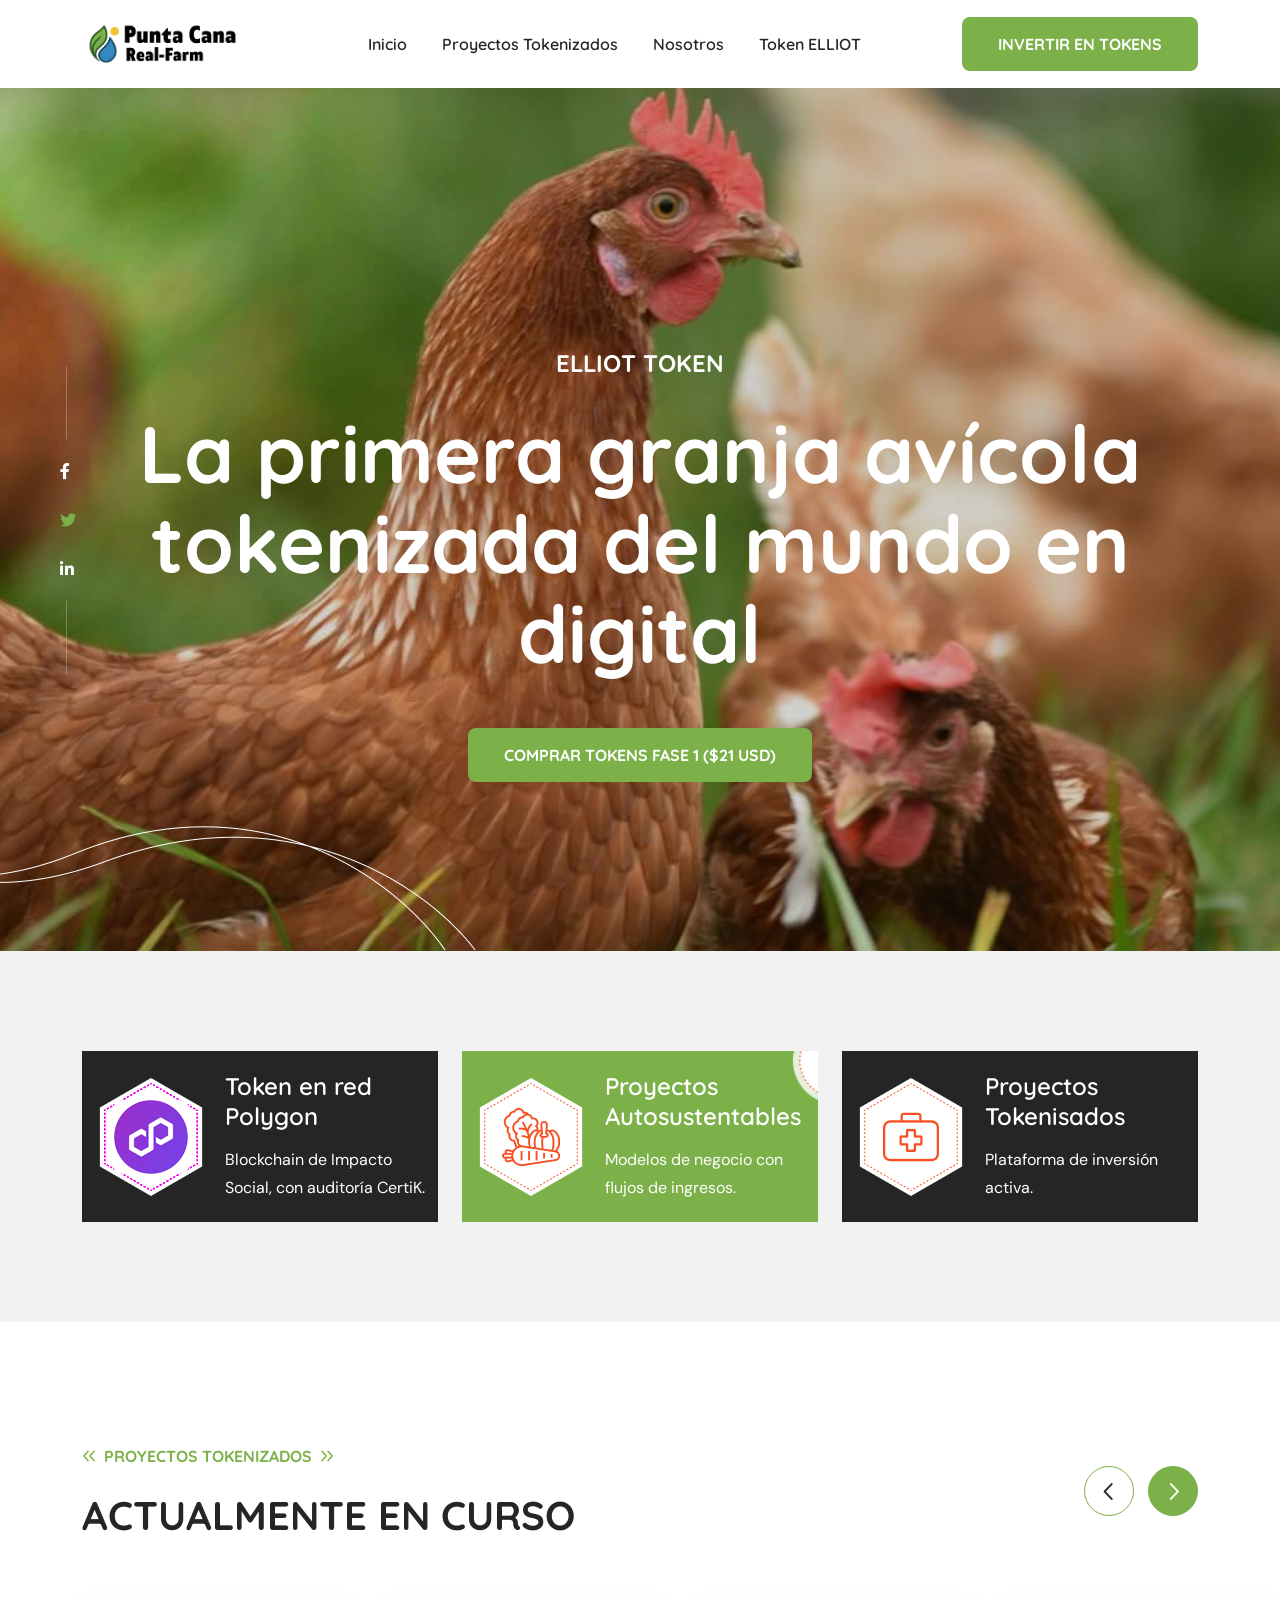
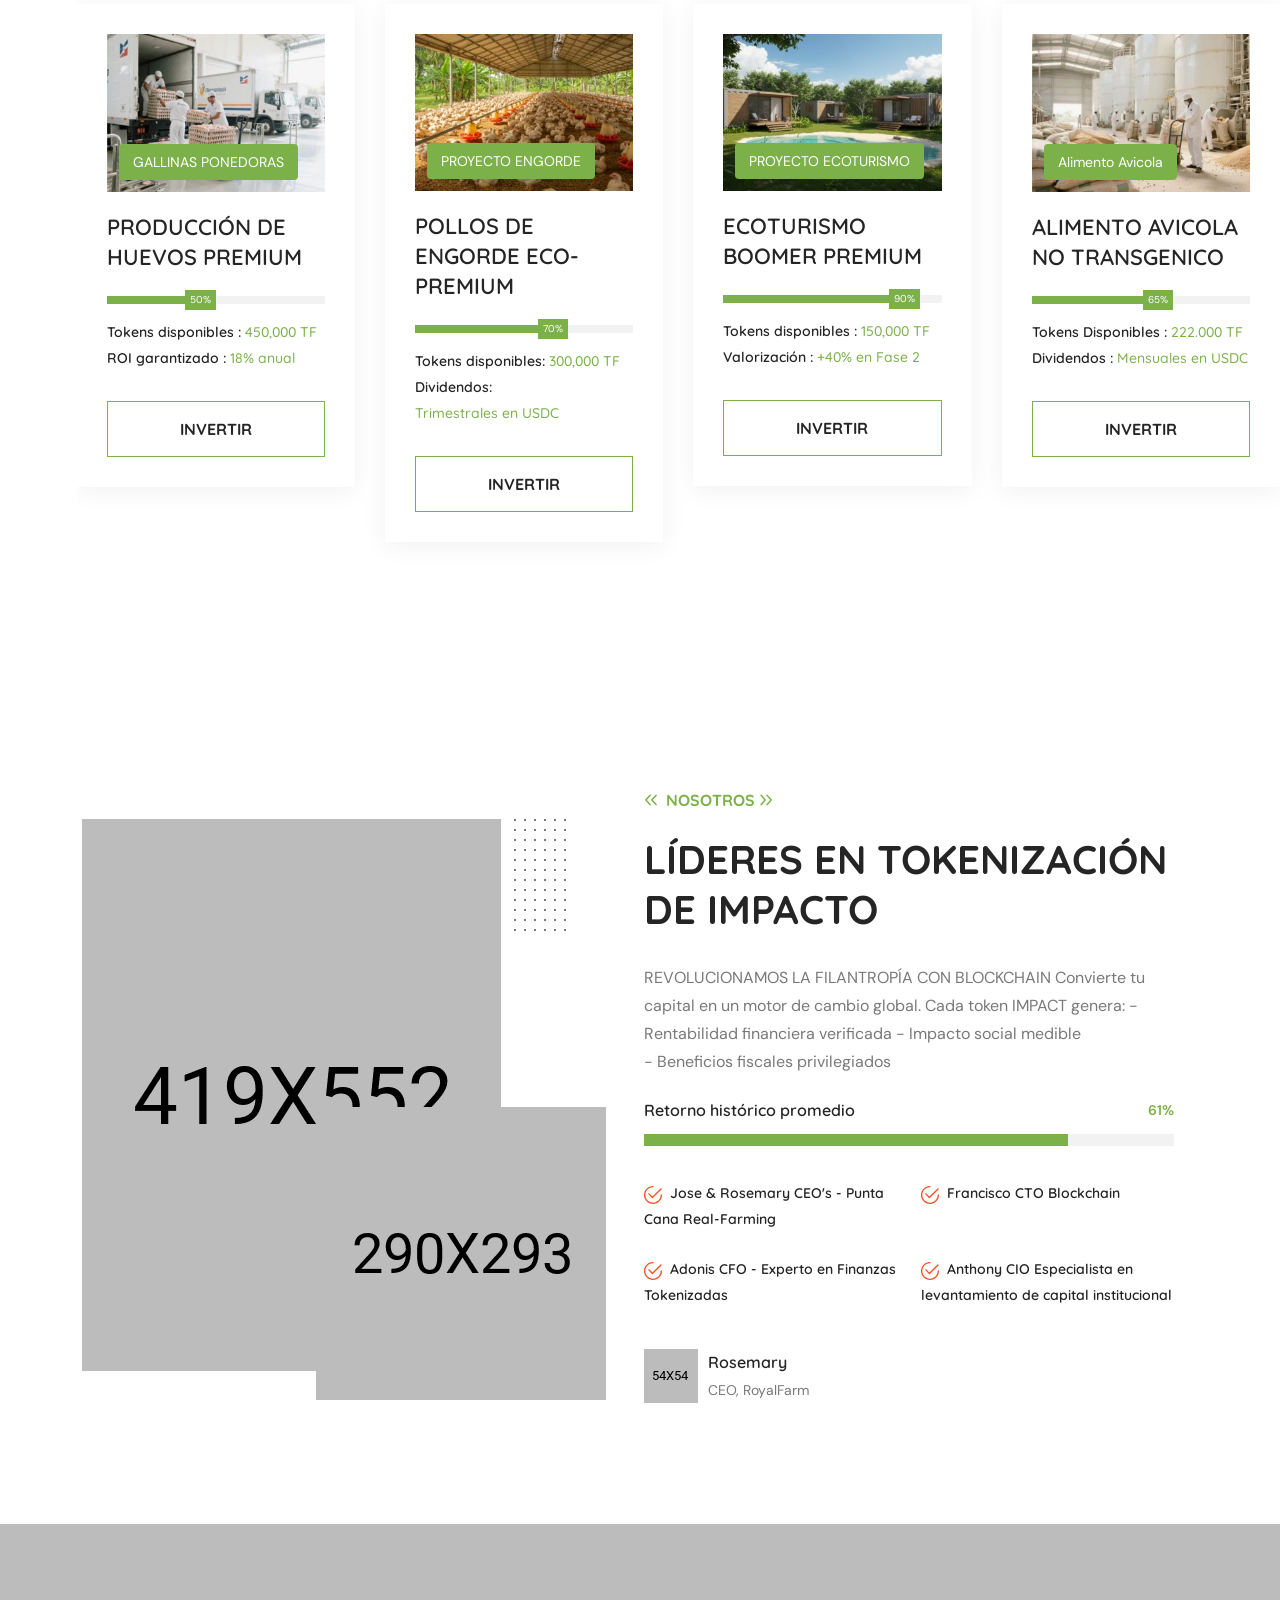
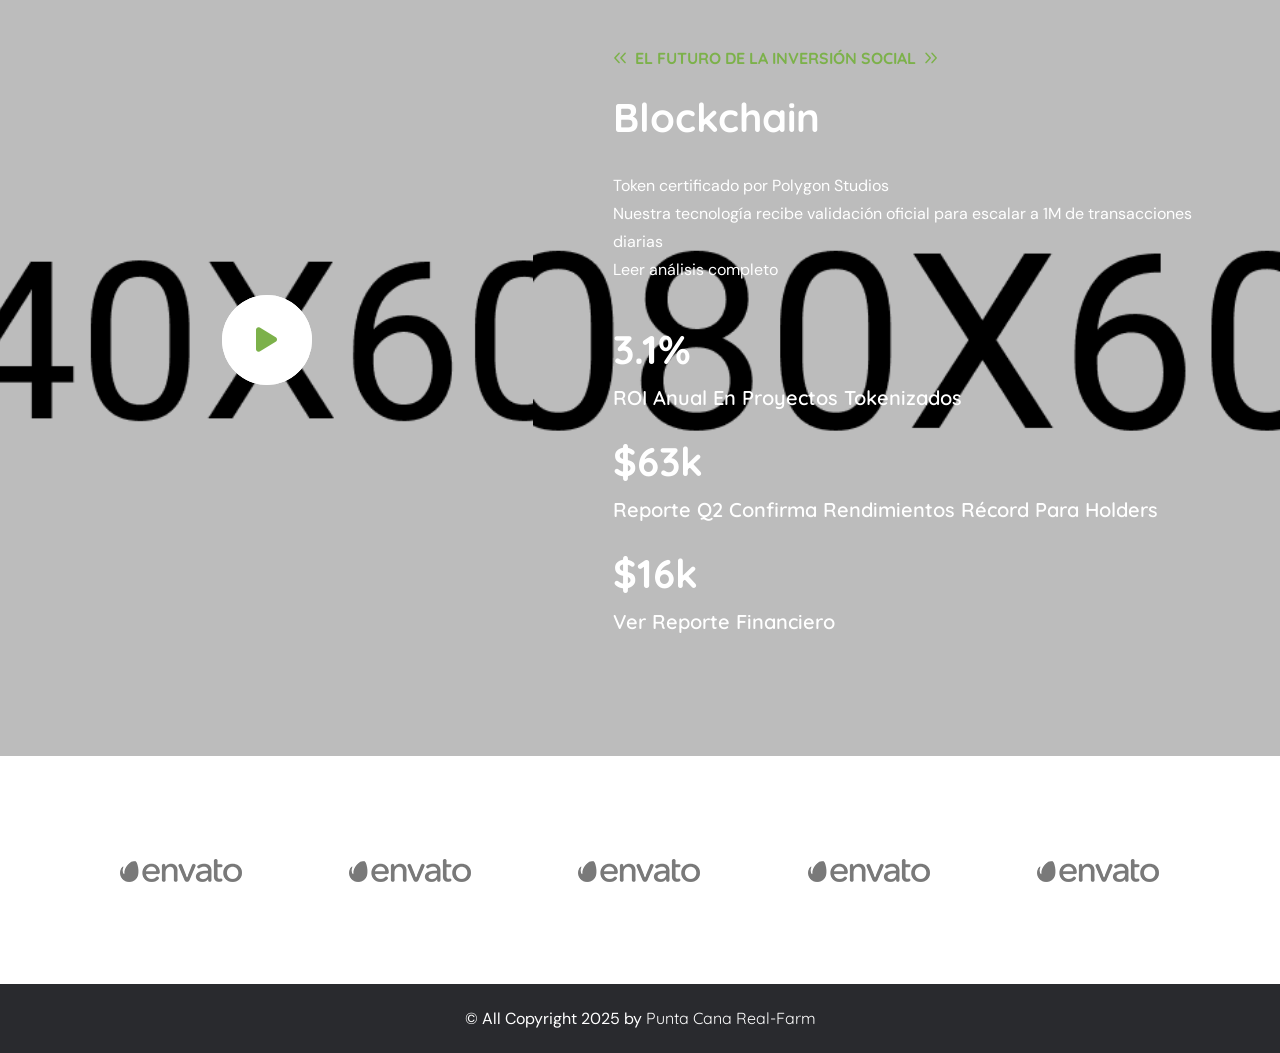
==== index.html @ 8833995e "changeB" ====
<!DOCTYPE html>
<html lang="es">

<head>
    <meta charset="UTF-8">
    <meta http-equiv="X-UA-Compatible" content="IE=edge">
    <meta name="viewport" content="width=device-width, initial-scale=1.0">
    <title>Punta Cana-Real-Farm</title>
    <!-- Favicon img -->
    <link rel="shortcut icon" href="assets/images/favicon.png">
    <!-- Bootstarp min css -->
    <link rel="stylesheet" href="assets/css/bootstrap.min.css">
    <!-- Mean menu css -->
    <link rel="stylesheet" href="assets/css/meanmenu.css">
    <!-- All min css -->
    <link rel="stylesheet" href="assets/css/all.min.css">
    <!-- Swiper bundle min css -->
    <link rel="stylesheet" href="assets/css/swiper-bundle.min.css">
    <!-- Magnigic popup css -->
    <link rel="stylesheet" href="assets/css/magnific-popup.css">
    <!-- Animate css -->
    <link rel="stylesheet" href="assets/css/animate.css">
    <!-- Nice select css -->
    <link rel="stylesheet" href="assets/css/nice-select.css">
    <!-- Style css -->
    <link rel="stylesheet" href="assets/css/style.css">
</head>

<body>

    <!-- Preloader area start -->
    <div id="loading">
        <div id="loading-center">
            <div id="loading-center-absolute">
                <div class="loading-icon text-center d-flex flex-column align-items-center justify-content-center">
                    <img class="loading-logo" src="assets/images/preloader.svg" alt="icon">
                </div>
            </div>
        </div>
    </div>
    <!-- Preloader area end -->

    <!-- Top header area start here -->
    <!-- <div class="header-top d-none d-lg-block">
        <div class="container">
            <div class="header-top-wrp">
                <ul class="info">
                    <li><svg width="15" height="12" viewBox="0 0 15 12" fill="none" xmlns="http://www.w3.org/2000/svg">
                            <path fill-rule="evenodd" clip-rule="evenodd"
                                d="M13.8748 8.50453C13.8748 9.85566 12.7757 10.953 11.4263 10.953H3.39325C2.04384 10.953 0.94475 9.85563 0.94475 8.50453V3.39322C0.944449 2.95776 1.06111 2.53021 1.28253 2.15525L5.20216 6.07488C5.78856 6.663 6.57384 6.98706 7.41059 6.98706C8.24563 6.98706 9.03091 6.663 9.61731 6.07488L13.5369 2.15525C13.7584 2.5302 13.875 2.95776 13.8747 3.39322V8.50453H13.8748ZM11.4263 0.94475H3.39325C2.836 0.94475 2.32159 1.13334 1.91009 1.44712L5.86916 5.40791C6.27897 5.81597 6.82591 6.04231 7.41059 6.04231C7.99356 6.04231 8.54053 5.81597 8.95031 5.40791L12.9094 1.44712C12.4979 1.13334 11.9835 0.94475 11.4263 0.94475ZM11.4263 0H3.39325C1.52259 0 0 1.52259 0 3.39325V8.50456C0 10.3769 1.52259 11.8978 3.39325 11.8978H11.4263C13.2969 11.8978 14.8195 10.3769 14.8195 8.50456V3.39322C14.8195 1.52256 13.2969 0 11.4263 0Z"
                                fill="white" />
                        </svg>

                        <a href="#0" class="ms-1">info@example.com</a>
                    </li>
                    <li class="ms-4"><svg width="16" height="15" viewBox="0 0 16 15" fill="none"
                            xmlns="http://www.w3.org/2000/svg">
                            <g clip-path="url(#clip0_529_224)">
                                <path
                                    d="M14.8984 10.5909C14.8735 10.5703 12.0629 8.57063 11.304 8.69297C10.9379 8.75766 10.7288 9.0075 10.3093 9.50719C10.1933 9.6463 10.0747 9.7832 9.95352 9.91781C9.68836 9.83143 9.42973 9.72616 9.17961 9.60281C7.88845 8.97422 6.84524 7.93101 6.21665 6.63984C6.0933 6.38973 5.98803 6.1311 5.90165 5.86594C6.03946 5.73984 6.23258 5.57719 6.31508 5.50781C6.81243 5.09062 7.0618 4.88109 7.12649 4.51453C7.25915 3.75562 5.24915 0.945937 5.22852 0.920625C5.13698 0.790808 5.01777 0.682933 4.87948 0.604789C4.74118 0.526645 4.58726 0.480181 4.42883 0.46875C3.61415 0.46875 1.28821 3.48563 1.28821 3.99422C1.28821 4.02375 1.33086 7.02562 5.03258 10.7911C8.79383 14.4886 11.7957 14.5312 11.8252 14.5312C12.3334 14.5312 15.3507 12.2053 15.3507 11.3906C15.3392 11.2322 15.2926 11.0783 15.2144 10.94C15.1362 10.8017 15.0282 10.6825 14.8984 10.5909ZM11.7732 13.5909C11.3663 13.5562 8.84446 13.2239 5.69446 10.1297C2.58524 6.96422 2.26133 4.43813 2.22899 4.04672C2.84342 3.08233 3.58545 2.20548 4.43493 1.44C4.45368 1.45875 4.47852 1.48688 4.5104 1.52344C5.16188 2.41276 5.72309 3.36481 6.18571 4.36547C6.03527 4.51682 5.87626 4.65939 5.70946 4.7925C5.4508 4.98959 5.21328 5.21297 5.00071 5.45906C4.96474 5.50953 4.93914 5.56663 4.92538 5.62705C4.91162 5.68748 4.90998 5.75003 4.92055 5.81109C5.01975 6.24081 5.17169 6.65662 5.3729 7.04906C6.09378 8.52939 7.28997 9.72541 8.7704 10.4461C9.16276 10.6476 9.57859 10.7997 10.0084 10.8989C10.0694 10.9097 10.132 10.9082 10.1925 10.8944C10.2529 10.8807 10.31 10.8549 10.3604 10.8188C10.6074 10.6053 10.8315 10.3669 11.0293 10.1072C11.1765 9.93188 11.3729 9.69797 11.4474 9.63188C12.4506 10.094 13.4048 10.6559 14.2956 11.3091C14.3345 11.3419 14.3621 11.3672 14.3804 11.3836C13.6149 12.2333 12.7379 12.9755 11.7732 13.59V13.5909ZM11.6007 7.03125H12.5382C12.5371 6.03703 12.1416 5.08385 11.4386 4.38083C10.7356 3.67781 9.78243 3.28237 8.78821 3.28125V4.21875C9.5339 4.21949 10.2488 4.51605 10.7761 5.04333C11.3034 5.57062 11.6 6.28556 11.6007 7.03125Z"
                                    fill="white" />
                                <path
                                    d="M13.9445 7.03125H14.882C14.8801 5.41566 14.2375 3.86677 13.0951 2.72437C11.9527 1.58198 10.4038 0.939361 8.78821 0.9375V1.875C10.1552 1.87661 11.4658 2.42038 12.4324 3.38701C13.3991 4.35365 13.9428 5.66422 13.9445 7.03125Z"
                                    fill="white" />
                            </g>
                            <defs>
                                <clipPath>
                                    <rect width="15" height="15" fill="white" transform="translate(0.819458)" />
                                </clipPath>
                            </defs>
                        </svg>

                        <a href="#0" class="ms-1">+208-6666-0112</a>
                    </li>
                </ul>
                <ul class="link-info">
                    <li><a href="#0"><i class="fa-brands fa-facebook-f"></i></a></li>
                    <li><a href="#0"><i class="fa-brands fa-twitter"></i></a></li>
                    <li><a href="#0"><i class="fa-brands fa-linkedin-in"></i></a></li>
                    <li><a href="#0"><i class="fa-brands fa-pinterest-p"></i></a></li>
                </ul>
            </div>
        </div>
    </div> -->
    <!-- Top header area end here -->

    <!-- Header area start here -->
    <header class="header-area">
        <div class="container">
            <div class="header__main">
                <a href="index.html" class="logo">
                    <img src="assets/images/logo/logo.svg" alt="logo">
                </a>
                <div class="main-menu">
                    <nav>
                        <ul>
                            <li><a href="#">Inicio</a></li>
                            <li><a href="#project">Proyectos Tokenizados</a></li>
                            <li><a href="#about">Nosotros</a></li>
                            <li><a href="#token">Token ELLIOT</a></li>
                            
                        </ul>
                    </nav>
                </div>
                <div class="btn-two d-none d-lg-inline-block">
                    <span class=" btn-circle">
                    </span>
                    <a href="#project" class="btn-inner">
                        <span class="btn-text">
                            INVERTIR EN TOKENS
                        </span>
                    </a>
                </div>
                <div class="bars d-block d-lg-none">
                    <i id="openButton" class="fa-solid fa-bars"></i>
                </div>
            </div>
        </div>
    </header>
    <!-- Header area end here -->

    <!-- Sidebar area start here -->
    <div id="targetElement" class="sidebar-area sidebar__hide">
        <div class="sidebar__overlay"></div>
        <a href="index.html" class="logo mb-40">
            <img src="assets/images/logo/logo-light.svg" alt="logo">
        </a>
        <div class="mobile-menu overflow-hidden"></div>
        <ul class="info pt-40">
            <li><i class="fa-solid primary-color fa-location-dot"></i> <a href="#0">info@token.com</a>
            </li>
            <li class="py-2"><i class="fa-solid primary-color fa-phone-volume"></i> <a
                    href="tel:+208-6666-0112">+1809-6666-0112</a>
            </li>
            <li><i class="fa-solid primary-color fa-paper-plane"></i> <a href="#0">info@token.com</a></li>
        </ul>
        <div class="social-icon mt-20">
            <a href="#0"><i class="fa-brands fa-facebook-f"></i></a>
            <a href="#0"><i class="fa-brands fa-twitter"></i></a>
            <a href="#0"><i class="fa-brands fa-linkedin-in"></i></a>
            <a href="#0"><i class="fa-brands fa-pinterest-p"></i></a>
        </div>
        <button id="closeButton" class="text-white"><i class="fa-solid fa-xmark"></i></button>
    </div>
    <!-- Sidebar area end here -->

    <main>
        <!-- Banner area start here -->
        <section class="banner-two-area">
            <div class="swiper banner-two__slider">
                <div class="swiper-wrapper">
                    <div class="swiper-slide">
                        <div class="slide-bg" data-background="assets/images/banner/banner-image1.jpg"></div>
                        <div class="container">
                            <div class="banner-two__content">
                                <h4 data-animation="fadeInUp" data-delay=".3s">ELLIOT TOKEN</h4>
                                <h1 data-animation="fadeInUp" data-delay=".5s">La primera granja avícola tokenizada del mundo en digital</h1>
                                <div class="btn-one mt-50" data-animation="fadeInUp" data-delay="1s">
                                    <span class="btn-circle">
                                    </span>
                                    <a href="#" class="btn-inner">
                                        <span class="btn-text">
                                            COMPRAR TOKENS FASE 1 ($21 USD)
                                        </span>
                                    </a>
                                </div>
                            </div>
                        </div>
                    </div>
                    <div class="swiper-slide">
                        <div class="slide-bg" data-background="assets/images/banner/banner-image2.jpg"></div>
                        <div class="container">
                            <div class="banner-two__content">
                                <h4 data-animation="fadeInUp" data-delay=".3s">ELLIOT TOKEN</h4>
                                <h1 data-animation="fadeInUp" data-delay=".5s">ROI histórico: 15-20% anual garantizado por contrato inteligente</h1>
                                <div class="btn-one mt-50" data-animation="fadeInUp" data-delay="1s">
                                    <span class="btn-circle">
                                    </span>
                                    <a href="#" class="btn-inner">
                                        <span class="btn-text">
                                            COMPRAR TOKENS FASE 1 ($21 USD)
                                        </span>
                                    </a>
                                </div>
                            </div>
                        </div>
                    </div>
                </div>
            </div>
            <div class="banner-two__arry-btn">
                <button class="arry-prev mb-15 banner-two__arry-prev active"><i
                        class="fa-light fa-chevron-left"></i></button>
                <button class="arry-next banner-two__arry-next"><i class="fa-light fa-chevron-right"></i></button>
            </div>
            <ul class="banner-two__social">
                <li>
                    <a href="#0"><i class="fa-brands fa-facebook-f"></i></a>
                </li>
                <li>
                    <a href="#0" class="active"><i class="fa-brands fa-twitter"></i></a>
                </li>
                <li>
                    <a href="#0"><i class="fa-brands fa-linkedin-in"></i></a>
                </li>
            </ul>
            <div class="banner-two__shape wow slideInLeft" data-wow-delay="600ms" data-wow-duration="1500ms">
                <img class="banner__line__animation" src="assets/images/shape/banner-line.png" alt="shape">
            </div>
        </section>
        <!-- Banner area end here -->
 
        <!-- Service area start here -->
        <section class="service-area pt-100 pb-100 sub-bg">
            <div class="container">
                <div class="row g-4">
                    <div class="col-xl-4 col-md-6 wow fadeInUp" data-wow-delay="00ms" data-wow-duration="1500ms">
                        <div class="service__item">
                            <div class="service__icon"><img src="assets/images/icon/service1.png" alt="icon"></div>
                            <div class="service__content">
                                <h3 class="text-white">Token en red Polygon</h3>
                                <p class="text-white">Blockchain de Impacto Social, con auditoría CertiK.</p>
                            </div>
                        </div>
                    </div>
                    <div class="col-xl-4 col-md-6 wow fadeInUp" data-wow-delay="200ms" data-wow-duration="1500ms">
                        <div class="service__item active">
                            <div class="service__icon"><img src="assets/images/icon/service2.png" alt="icon"></div>
                            <div class="service__content">
                                <h3 class="text-white">Proyectos Autosustentables</h3>
                                <p class="text-white">Modelos de negocio con flujos de ingresos. </p>
                            </div>
                        </div>
                    </div>
                    <div class="col-xl-4 col-md-6 wow fadeInUp" data-wow-delay="400ms" data-wow-duration="1500ms">
                        <div class="service__item">
                            <div class="service__icon"><img src="assets/images/icon/service3.png" alt="icon"></div>
                            <div class="service__content">
                                <h3 class="text-white">Proyectos Tokenisados</h3>
                                <p class="text-white">Plataforma de inversión activa.</p>
                            </div>
                        </div>
                    </div>
                </div>
            </div>
        </section>
        <!-- Service area end here -->

        <!-- Project area start here -->
        <section id="project" class="cause-area pt-120 pb-100">
            <div class="container">
                <div class="d-flex align-items-center justify-content-between flex-wrap gap-4 mb-40">
                    <div class="section-header">
                        <h5 class="wow fadeInUp" data-wow-delay="00ms" data-wow-duration="1500ms">
                            <i class="fa-regular fa-angles-left pe-1"></i> PROYECTOS TOKENIZADOS <i
                                class="fa-regular fa-angles-right ps-1"></i>
                        </h5>
                        <h2 class="wow fadeInUp" data-wow-delay="200ms" data-wow-duration="1500ms">ACTUALMENTE EN CURSO</h2>
                    </div>
                    <div class="arry-btn wow fadeInUp" data-wow-delay="400ms" data-wow-duration="1500ms">
                        <button class="arry-prev cause__arry-prev"><i class="fa-regular fa-chevron-left"></i></button>
                        <button class="arry-next cause__arry-next active ml-10"><i
                                class="fa-regular fa-chevron-right"></i></button>
                    </div>
                </div>
            </div>
            <div class="cause__slider-wrp">
                <div class="swiper cause__slider">
                    <div class="swiper-wrapper py-4">
                        <div class="swiper-slide">
                            <div class="cause__item">
                                <div class="cause__image image">
                                    <img src="assets/images/cause/cause-image1.jpg" alt="image">
                                    <span class="cause-tag">GALLINAS PONEDORAS</span>
                                </div>
                                <div class="cause__content">
                                    <h4 class="mb-4 mt-20"><a href="project1.html" target="_blank" class="primary-hover">PRODUCCIÓN DE HUEVOS PREMIUM
                                          </a></h4>
                                    <div class="progress-area">
                                        <div class="progress__item">
                                            <div class="progress__content" style="width: 50%;"><span>50%</span></div>
                                        </div>
                                        <div class="progress__goal mt-15">
                                            <h6>Tokens disponibles : <span>450,000 TF</span></h6>
                                            <h6>ROI garantizado : <span>18% anual</span></h6>
                                        </div>
                                        <div class="btn-three mt-30">
                                            <span class="btn-circle">
                                            </span>
                                            <a href="project1.html" target="_blank" class="btn-inner">
                                                <span class="btn-text">
                                                    INVERTIR
                                                </span>
                                            </a>
                                        </div>
                                    </div>
                                </div>
                            </div>
                        </div>
                        <div class="swiper-slide">
                            <div class="cause__item">
                                <div class="cause__image image">
                                    <img src="assets/images/cause/cause-image7.jpg" alt="image">
                                    <span class="cause-tag">PROYECTO ENGORDE</span>
                                </div>
                                <div class="cause__content">
                                    <h4 class="mb-4 mt-20"><a href="project2.html" target="_blank" class="primary-hover">POLLOS DE ENGORDE ECO-PREMIUM
                                            
                                            </a></h4>
                                    <div class="progress-area">
                                        <div class="progress__item">
                                            <div class="progress__content" style="width: 70%;"><span>70%</span></div>
                                        </div>
                                        <div class="progress__goal mt-15">
                                            <h6>Tokens disponibles: <span>300,000 TF</span></h6>
                                            <h6>Dividendos: <span>Trimestrales en USDC</span></h6>
                                        </div>
                                        <div class="btn-three mt-30">
                                            <span class="btn-circle">
                                            </span>
                                            <a href="project2.html" target="_blank" class="btn-inner">
                                                <span class="btn-text">
                                                    INVERTIR
                                                </span>
                                            </a>
                                        </div>
                                    </div>
                                </div>
                            </div>
                        </div>
                        <div class="swiper-slide">
                            <div class="cause__item">
                                <div class="cause__image image">
                                    <img src="assets/images/cause/cause-image3.jpg" alt="image">
                                    <span class="cause-tag">PROYECTO ECOTURISMO</span>
                                </div>
                                <div class="cause__content">
                                    <h4 class="mb-4 mt-20"><a href="project9.html" target="_blank" class="primary-hover">ECOTURISMO BOOMER PREMIUM
                                            
                                            
                                        </a></h4>
                                    <div class="progress-area">
                                        <div class="progress__item">
                                            <div class="progress__content" style="width: 90%;"><span>90%</span></div>
                                        </div>
                                        <div class="progress__goal mt-15">
                                            <h6>Tokens disponibles : <span>150,000 TF</span></h6>
                                            <h6>Valorización : <span>+40% en Fase 2</span></h6>
                                        </div>
                                        <div class="btn-three mt-30">
                                            <span class="btn-circle">
                                            </span>
                                            <a href="project9.html" target="_blank" class="btn-inner">
                                                <span class="btn-text">
                                                    INVERTIR
                                                </span>
                                            </a>
                                        </div>
                                    </div>
                                </div>
                            </div>
                        </div>
                        <div class="swiper-slide">
                            <div class="cause__item">
                                <div class="cause__image image">
                                    <img src="assets/images/cause/cause-image4.jpg" alt="image">
                                    <span class="cause-tag">Alimento Avicola</span>
                                </div>
                                <div class="cause__content">
                                    <h4 class="mb-4 mt-20"><a href="project3.html" target="_blank" class="primary-hover">ALIMENTO AVICOLA NO TRANSGENICO 
                                            
                                            
                                            </a></h4>
                                    <div class="progress-area">
                                        <div class="progress__item">
                                            <div class="progress__content" style="width: 65%;"><span>65%</span></div>
                                        </div>
                                        <div class="progress__goal mt-15">
                                            <h6>Tokens Disponibles : <span>222.000 TF</span></h6>
                                            <h6>Dividendos : <span>Mensuales en USDC</span></h6>
                                        </div>
                                        <div class="btn-three mt-30">
                                            <span class="btn-circle">
                                            </span>
                                            <a href="project3.html" target="_blank" class="btn-inner">
                                                <span class="btn-text">
                                                    INVERTIR 
                                                </span>
                                            </a>
                                        </div>
                                    </div>
                                </div>
                            </div>
                        </div>
                        <div class="swiper-slide">
                            <div class="cause__item">
                                <div class="cause__image image">
                                    <img src="assets/images/cause/cause-image5.jpg" alt="image">
                                    <span class="cause-tag">Asociación </span>
                                </div>
                                <div class="cause__content">
                                    <h4 class="mb-4 mt-20"><a href="project5.html" target="_blank" class="primary-hover">GENÉTICA AVÍCOLA (EMBRIONES W80)
                                     
                                            </a></h4>
                                    <div class="progress-area">
                                        <div class="progress__item">
                                            <div class="progress__content" style="width: 50%;"><span>50%</span></div>
                                        </div>
                                        <div class="progress__goal mt-15">
                                            <h6>Tokens disponibles : <span>333.000 TF</span></h6>
                                            <h6>Dividendos  : <span>Trimestrales en USDC</span></h6>
                                        </div>
                                        <div class="btn-three mt-30">
                                            <span class="btn-circle">
                                            </span>
                                            <a href="project5.html" target="_blank" class="btn-inner">
                                                <span class="btn-text">
                                                    INVERTIR
                                                </span>
                                            </a>
                                        </div>
                                    </div>
                                </div>
                            </div>
                        </div>
                        <div class="swiper-slide">
                            <div class="cause__item">
                                <div class="cause__image image">
                                    <img src="assets/images/cause/cause-image2.jpg" alt="image">
                                    <span class="cause-tag">Cadena de supermercados populares.</span>
                                </div>
                                <div class="cause__content">
                                    <h4 class="mb-4 mt-20"><a href="project10.html" target="_blank" class="primary-hover">SUPERMERCADOS ECOSOSTENIBLE
                                             
</a></h4>
                                    <div class="progress-area">
                                        <div class="progress__item">
                                            <div class="progress__content" style="width: 70%;"><span>70%</span></div>
                                        </div>
                                        <div class="progress__goal mt-15">
                                            <h6>Tokens disponibles : <span>900.000 TF</span></h6>
                                            <h6>Dividendos : <span>Anuales en USDC</span></h6>
                                        </div>
                                        <div class="btn-three mt-30">
                                            <span class="btn-circle">
                                            </span>
                                            <a href="project10.html"  target="_blank" class="btn-inner">
                                                <span class="btn-text">
                                                    INVERTIR
                                                </span>
                                            </a>
                                        </div>
                                    </div>
                                </div>
                            </div>
                        </div>
                        <div class="swiper-slide">
                            <div class="cause__item">
                                <div class="cause__image image">
                                    <img src="assets/images/cause/cause-image9.jpg" alt="image">
                                    <span class="cause-tag">Pitahaya</span>
                                </div>
                                <div class="cause__content">
                                    <h4 class="mb-4 mt-20"><a href="project7.html" target="_blank" class="primary-hover">PRODUCCIÓN ORGÁNICA DE PITAHAYA
                                            
                                        </a></h4>
                                    <div class="progress-area">
                                        <div class="progress__item">
                                            <div class="progress__content" style="width: 90%;"><span>90%</span></div>
                                        </div>
                                        <div class="progress__goal mt-15">
                                            <h6>Tokens disponibles : <span>333,000 TF</span></h6>
                                            <h6>Dividendos : <span>Semestrales en USDC</span></h6>
                                        </div>
                                        <div class="btn-three mt-30">
                                            <span class="btn-circle">
                                            </span>
                                            <a href="project7.html" target="_blank" class="btn-inner">
                                                <span class="btn-text">
                                                   INVERTIR
                                                </span>
                                            </a>
                                        </div>
                                    </div>
                                </div>
                            </div>
                        </div>
                        <div class="swiper-slide">
                            <div class="cause__item">
                                <div class="cause__image image">
                                    <img src="assets/images/cause/cause-image8.jpg" alt="image">
                                    <span class="cause-tag">Cocos de Brasil</span>
                                </div>
                                <div class="cause__content">
                                    <h4 class="mb-4 mt-20"><a href="project8.html" target="_blank" class="primary-hover"> COCOS BRASILEÑOS ENANOS PREMIUM
                                           
                                            </a></h4>
                                    <div class="progress-area">
                                        <div class="progress__item">
                                            <div class="progress__content" style="width: 65%;"><span>65%</span></div>
                                        </div>
                                        <div class="progress__goal mt-15">
                                            <h6>Tokens disponibles : <span>999.000</span></h6>
                                            <h6>Dividendos : <span>Mensuales en USDC</span></h6>
                                        </div>
                                        <div class="btn-three mt-30">
                                            <span class="btn-circle">
                                            </span>
                                            <a href="project8.html" target="_blank" class="btn-inner">
                                                <span class="btn-text">
                                                    INVERTIR
                                                </span>
                                            </a>
                                        </div>
                                    </div>
                                </div>
                            </div>
                        </div>
                        <div class="swiper-slide">
                            <div class="cause__item">
                                <div class="cause__image image">
                                    <img src="assets/images/cause/cause-image11.jpg" alt="image">
                                    <span class="cause-tag">Acuaponia sostenible</span>
                                </div>
                                <div class="cause__content">
                                    <h4 class="mb-4 mt-20"><a href="project6.html"  target="_blank" class="primary-hover"> PRODUCCIÓN DE TILAPIA EN ACUAPONÍA.
                                           
                                            </a></h4>
                                    <div class="progress-area">
                                        <div class="progress__item">
                                            <div class="progress__content" style="width: 65%;"><span>65%</span></div>
                                        </div>
                                        <div class="progress__goal mt-15">
                                            <h6>Tokens disponibles : <span>333.000</span></h6>
                                            <h6>Dividendos : <span>Semestrales en USDC</span></h6>
                                        </div>
                                        <div class="btn-three mt-30">
                                            <span class="btn-circle">
                                            </span>
                                            <a href="project6.html" target="_blank" class="btn-inner">
                                                <span class="btn-text">
                                                    INVERTIR
                                                </span>
                                            </a>
                                        </div>
                                    </div>
                                </div>
                            </div>
                        </div>       <div class="swiper-slide">
                            <div class="cause__item">
                                <div class="cause__image image">
                                    <img src="assets/images/cause/cause-image12.jpg" alt="image">
                                    <span class="cause-tag">GALLINAZA ORGÁNICA</span>
                                </div>
                                <div class="cause__content">
                                    <h4 class="mb-4 mt-20"><a href="project4.html" target="_blank" class="primary-hover"> GALLINAZA ORGÁNICA PREMIUM
                                           
                                            </a></h4>
                                    <div class="progress-area">
                                        <div class="progress__item">
                                            <div class="progress__content" style="width: 1%;"><span>1%</span></div>
                                        </div>
                                        <div class="progress__goal mt-15">
                                            <h6>Tokens disponibles : <span>999.000</span></h6>
                                            <h6>Dividendos : <span>Mensuales en USDC</span></h6>
                                        </div>
                                        <div class="btn-three mt-30">
                                            <span class="btn-circle">
                                            </span>
                                            <a href="project4.html" target="_blank" class="btn-inner">
                                                <span class="btn-text">
                                                    INVERTIR
                                                </span>
                                            </a>
                                        </div>
                                    </div>
                                </div>
                    </div>
                </div>
            </div>
        </section>
        <!-- Project area end here -->

        <!-- About area start here -->
        <section class="about-area pt-120 pb-120" id="about">
            <div class="container">
                <div class="row g-2 align-items-center">
                    <div class="col-lg-6 wow fadeInLeft" data-wow-delay="200ms" data-wow-duration="1500ms">
                        <div class="about__image">
                            <div class="dots about-dot__animation">
                                <img src="assets/images/shape/about-dot.png" alt="dots">
                            </div>
                            <div class="sm-image">
                                <img src="assets/images/about/about-image2.png" alt="image">
                            </div>
                            <div class="image">
                                <img src="assets/images/about/about-image1.jpg" alt="image">
                            </div>
                        </div>
                    </div>
                    <div class="col-lg-6">
                        <div class="section-header mb-20">
                            <h5 class="wow fadeInUp" data-wow-delay="00ms" data-wow-duration="1500ms">
                                <i class="fa-regular fa-angles-left pe-1"></i> Nosotros<i
                                    class="fa-regular fa-angles-right ps-1"></i>
                            </h5>
                            <h2 class="wow fadeInUp" data-wow-delay="200ms" data-wow-duration="1500ms">LÍDERES EN TOKENIZACIÓN DE IMPACTO</h2>
                            <p class="wow fadeInUp" data-wow-delay="400ms" data-wow-duration="1500ms">REVOLUCIONAMOS LA FILANTROPÍA CON BLOCKCHAIN 
                             Convierte tu capital en un motor de cambio global. Cada token IMPACT genera:   
                             - Rentabilidad financiera verificada   
                             - Impacto social medible   <br>
                             - Beneficios fiscales privilegiados</p>
                        </div>
                        <div class="about__content">
                            <div class="progress-area wow fadeInDown" data-wow-delay="00ms" data-wow-duration="1500ms">
                                <div class="progress__title mb-10">
                                    <h5 class="fs-16">Retorno histórico promedio</h5>
                                    <span><span class="progress-count">89</span>%</span>
                                </div>
                                <div class="progress">
                                    <div class="progress-bar wow slideInLeft" data-wow-duration=".8s" role="progressbar"
                                        style="width: 80%;" aria-valuenow="80" aria-valuemin="0" aria-valuemax="100">
                                    </div>
                                </div>
                            </div>
                            <div class="row g-4 mt-10 wow fadeInDown" data-wow-delay="200ms" data-wow-duration="1500ms">
                                <div class="col-6">
                                    <h6 class="fs-14">
                                        <svg class="me-1" width="18" height="18" viewBox="0 0 18 18" fill="none"
                                            xmlns="http://www.w3.org/2000/svg">
                                            <g clip-path="url(#clip0_20_5)">
                                                <path
                                                    d="M17.4853 2.46073C17.2205 2.19547 16.7909 2.19502 16.5261 2.4596L8.38765 10.5765L5.45133 7.38742C5.1976 7.112 4.76863 7.09415 4.49276 7.34783C4.2171 7.60156 4.19945 8.03074 4.45317 8.3064L7.86776 12.0147C7.92961 12.082 8.00443 12.136 8.08771 12.1736C8.17099 12.2111 8.26101 12.2315 8.35235 12.2334C8.35731 12.2336 8.36209 12.2336 8.36683 12.2336C8.54636 12.2335 8.71855 12.1624 8.84577 12.0357L17.484 3.42018C17.7494 3.15563 17.7499 2.72598 17.4853 2.46073Z"
                                                    fill="#F74F22" />
                                                <path
                                                    d="M17.3216 8.32159C16.9469 8.32159 16.6432 8.62527 16.6432 9C16.6432 13.2146 13.2146 16.6432 9 16.6432C4.78561 16.6432 1.35679 13.2146 1.35679 9C1.35679 4.78561 4.78561 1.35679 9 1.35679C9.3747 1.35679 9.67841 1.05311 9.67841 0.67841C9.67841 0.30368 9.3747 0 9 0C4.03734 0 0 4.03734 0 9C0 13.9624 4.03734 18 9 18C13.9624 18 18 13.9624 18 9C18 8.6253 17.6963 8.32159 17.3216 8.32159Z"
                                                    fill="#F74F22" />
                                            </g>
                                            <defs>
                                                <clipPath>
                                                    <rect width="18" height="18" fill="white" />
                                                </clipPath>
                                            </defs>
                                        </svg>
                                        Jose & Rosemary CEO's - Punta Cana Real-Farming 
                                    </h6>
                                </div>
                                <div class="col-6">
                                    <h6 class="fs-14">
                                        <svg class="me-1" width="18" height="18" viewBox="0 0 18 18" fill="none"
                                            xmlns="http://www.w3.org/2000/svg">
                                            <g clip-path="url(#clip0_20_5)">
                                                <path
                                                    d="M17.4853 2.46073C17.2205 2.19547 16.7909 2.19502 16.5261 2.4596L8.38765 10.5765L5.45133 7.38742C5.1976 7.112 4.76863 7.09415 4.49276 7.34783C4.2171 7.60156 4.19945 8.03074 4.45317 8.3064L7.86776 12.0147C7.92961 12.082 8.00443 12.136 8.08771 12.1736C8.17099 12.2111 8.26101 12.2315 8.35235 12.2334C8.35731 12.2336 8.36209 12.2336 8.36683 12.2336C8.54636 12.2335 8.71855 12.1624 8.84577 12.0357L17.484 3.42018C17.7494 3.15563 17.7499 2.72598 17.4853 2.46073Z"
                                                    fill="#F74F22" />
                                                <path
                                                    d="M17.3216 8.32159C16.9469 8.32159 16.6432 8.62527 16.6432 9C16.6432 13.2146 13.2146 16.6432 9 16.6432C4.78561 16.6432 1.35679 13.2146 1.35679 9C1.35679 4.78561 4.78561 1.35679 9 1.35679C9.3747 1.35679 9.67841 1.05311 9.67841 0.67841C9.67841 0.30368 9.3747 0 9 0C4.03734 0 0 4.03734 0 9C0 13.9624 4.03734 18 9 18C13.9624 18 18 13.9624 18 9C18 8.6253 17.6963 8.32159 17.3216 8.32159Z"
                                                    fill="#F74F22" />
                                            </g>
                                            <defs>
                                                <clipPath>
                                                    <rect width="18" height="18" fill="white" />
                                                </clipPath>
                                            </defs>
                                        </svg>
                                        Francisco CTO Blockchain
                                    </h6>
                                </div>
                                <div class="col-6">
                                    <h6 class="fs-14">
                                        <svg class="me-1" width="18" height="18" viewBox="0 0 18 18" fill="none"
                                            xmlns="http://www.w3.org/2000/svg">
                                            <g clip-path="url(#clip0_20_5)">
                                                <path
                                                    d="M17.4853 2.46073C17.2205 2.19547 16.7909 2.19502 16.5261 2.4596L8.38765 10.5765L5.45133 7.38742C5.1976 7.112 4.76863 7.09415 4.49276 7.34783C4.2171 7.60156 4.19945 8.03074 4.45317 8.3064L7.86776 12.0147C7.92961 12.082 8.00443 12.136 8.08771 12.1736C8.17099 12.2111 8.26101 12.2315 8.35235 12.2334C8.35731 12.2336 8.36209 12.2336 8.36683 12.2336C8.54636 12.2335 8.71855 12.1624 8.84577 12.0357L17.484 3.42018C17.7494 3.15563 17.7499 2.72598 17.4853 2.46073Z"
                                                    fill="#F74F22" />
                                                <path
                                                    d="M17.3216 8.32159C16.9469 8.32159 16.6432 8.62527 16.6432 9C16.6432 13.2146 13.2146 16.6432 9 16.6432C4.78561 16.6432 1.35679 13.2146 1.35679 9C1.35679 4.78561 4.78561 1.35679 9 1.35679C9.3747 1.35679 9.67841 1.05311 9.67841 0.67841C9.67841 0.30368 9.3747 0 9 0C4.03734 0 0 4.03734 0 9C0 13.9624 4.03734 18 9 18C13.9624 18 18 13.9624 18 9C18 8.6253 17.6963 8.32159 17.3216 8.32159Z"
                                                    fill="#F74F22" />
                                            </g>
                                            <defs>
                                                <clipPath>
                                                    <rect width="18" height="18" fill="white" />
                                                </clipPath>
                                            </defs>
                                        </svg>
                                        Adonis CFO - Experto en Finanzas Tokenizadas
                                    </h6>
                                </div>
                                <div class="col-6">
                                    <h6 class="fs-14">
                                        <svg class="me-1" width="18" height="18" viewBox="0 0 18 18" fill="none"
                                            xmlns="http://www.w3.org/2000/svg">
                                            <g clip-path="url(#clip0_20_5)">
                                                <path
                                                    d="M17.4853 2.46073C17.2205 2.19547 16.7909 2.19502 16.5261 2.4596L8.38765 10.5765L5.45133 7.38742C5.1976 7.112 4.76863 7.09415 4.49276 7.34783C4.2171 7.60156 4.19945 8.03074 4.45317 8.3064L7.86776 12.0147C7.92961 12.082 8.00443 12.136 8.08771 12.1736C8.17099 12.2111 8.26101 12.2315 8.35235 12.2334C8.35731 12.2336 8.36209 12.2336 8.36683 12.2336C8.54636 12.2335 8.71855 12.1624 8.84577 12.0357L17.484 3.42018C17.7494 3.15563 17.7499 2.72598 17.4853 2.46073Z"
                                                    fill="#F74F22" />
                                                <path
                                                    d="M17.3216 8.32159C16.9469 8.32159 16.6432 8.62527 16.6432 9C16.6432 13.2146 13.2146 16.6432 9 16.6432C4.78561 16.6432 1.35679 13.2146 1.35679 9C1.35679 4.78561 4.78561 1.35679 9 1.35679C9.3747 1.35679 9.67841 1.05311 9.67841 0.67841C9.67841 0.30368 9.3747 0 9 0C4.03734 0 0 4.03734 0 9C0 13.9624 4.03734 18 9 18C13.9624 18 18 13.9624 18 9C18 8.6253 17.6963 8.32159 17.3216 8.32159Z"
                                                    fill="#F74F22" />
                                            </g>
                                            <defs>
                                                <clipPath>
                                                    <rect width="18" height="18" fill="white" />
                                                </clipPath>
                                            </defs>
                                        </svg>
                                        Anthony CIO Especialista en levantamiento de capital institucional
                                    </h6>
                                </div>
                            </div>
                            <div class="d-flex align-content-center flex-wrap gap-4 mt-40 wow fadeInDown"
                                data-wow-delay="400ms" data-wow-duration="1500ms">
                                
                                <div class="about-info">
                                    <img src="assets/images/about/about-info.png" alt="image">
                                    <div class="con">
                                        <h5 class="fs-16">Rosemary</h5>
                                        <span class="sm-font">CEO, RoyalFarm</span>
                                    </div>
                                </div>
                            </div>
                        </div>
                    </div>
                </div>
            </div>
        </section>
        <!-- About area end here -->

        <!-- Video area start here -->
        <section class="video-area" id="token">
            <div class="row g-0">
                <div class="col-md-5">
                    <div class="video__left-item bg-image h-100"
                        data-background="assets/images/video/video-left-image.jpg">
                        <div class="video__btn-wrp">
                            <div class="video-btn video-pulse">
                                <a class="video-popup" href="https://www.youtube.com/watch?v=ElG5-nXD0B8"><i
                                        class="fa-solid fa-play"></i></a>
                            </div>
                        </div>
                    </div>
                </div>
                <div class="col-md-7">
                    <div class="video__right-item bg-image pt-120 pb-120 pl-80"
                        data-background="assets/images/video/video-right-image.jpg">
                        <div class="video__content">
                            <div class="section-header mb-40">
                                <h5 class="wow fadeInUp" data-wow-delay="00ms" data-wow-duration="1500ms">
                                    <i class="fa-regular fa-angles-left pe-1"></i> EL FUTURO DE LA INVERSIÓN SOCIAL <i
                                        class="fa-regular fa-angles-right ps-1"></i>
                                </h5>
                                <h2 class="text-white wow fadeInUp" data-wow-delay="200ms" data-wow-duration="1500ms">
                                 Blockchain   </h2>
                                <p class="text-white wow fadeInUp" data-wow-delay="400ms" data-wow-duration="1500ms">
                                    Token certificado por Polygon Studios <br> Nuestra tecnología recibe validación oficial para escalar a 1M de transacciones diarias<br>
                                    Leer análisis completo</p>
                            </div>
                            <div class="d-flex align-items-center justify-content-between gap-4 flex-wrap">
                                <div class="info wow fadeInDown" data-wow-delay="00ms" data-wow-duration="1500ms">
                                    <h2 class="text-white"><span class="count text-white">17.8</span>%</h2>
                                    <p class="mt-10 text-white">ROI anual en proyectos tokenizados</p>
                                </div>
                                <div class="info wow fadeInDown" data-wow-delay="200ms" data-wow-duration="1500ms">
                                    <h2 class="text-white">$<span class="count text-white">500</span>k</h2>
                                    <p class="mt-10 text-white">Reporte Q2 confirma rendimientos récord para holders</p>
                                </div>
                                <div class="info wow fadeInDown" data-wow-delay="400ms" data-wow-duration="1500ms">
                                    <h2 class="text-white">$<span class="count text-white">125</span>k</h2>
                                    <p class="mt-10 text-white">Ver reporte financiero</p>
                                </div>
                            </div>
                        </div>
                    </div>
                </div>
            </div>
        </section>
        <!-- Video area end here -->

       

       

        

       
        <!-- Blog area end here -->

        <!-- Brand area start here -->
        <div class="brand-area pt-100 pb-100 wow fadeInDown" data-wow-delay="200ms" data-wow-duration="1500ms">
            <div class="container">
                <div class="swiper brand__slider">
                    <div class="swiper-wrapper">
                        <div class="swiper-slide">
                            <div class="image">
                                <img src="assets/images/brand/brand-image1.png" alt="image">
                            </div>
                        </div>
                        <div class="swiper-slide">
                            <div class="image">
                                <img src="assets/images/brand/brand-image2.png" alt="image">
                            </div>
                        </div>
                        <div class="swiper-slide">
                            <div class="image">
                                <img src="assets/images/brand/brand-image3.png" alt="image">
                            </div>
                        </div>
                        <div class="swiper-slide">
                            <div class="image">
                                <img src="assets/images/brand/brand-image4.png" alt="image">
                            </div>
                        </div>
                        <div class="swiper-slide">
                            <div class="image">
                                <img src="assets/images/brand/brand-image5.png" alt="image">
                            </div>
                        </div>
                    </div>
                </div>
            </div>
        </div>
        <!-- Brand area end here -->
    </main>

    <!-- Footer area start here -->
    <footer class="footer-area secondary-bg overflow-hidden">
        
        <div class="footer__copytext">
            <p class="wow fadeInDown" data-wow-delay="400ms" data-wow-duration="1500ms">&copy; All Copyright 2025 by <a
                    href="#0" class="text-white primary-hover">Punta Cana Real-Farm</a></p>
        </div>
    </footer>
    <!-- Footer area end here -->

    <!-- Back to top area start here -->
    <div class="scroll-up">
        <svg class="scroll-circle svg-content" width="100%" height="100%" viewBox="-1 -1 102 102">
            <path d="M50,1 a49,49 0 0,1 0,98 a49,49 0 0,1 0,-98" />
        </svg>
    </div>
    <!-- Back to top area end here -->

    <!-- Jquery 3. 7. 1 Min Js -->
    <script src="assets/js/jquery-3.7.1.min.js"></script>
    <!-- Bootstrap min Js -->
    <script src="assets/js/bootstrap.min.js"></script>
    <!-- Mean menu Js -->
    <script src="assets/js/meanmenu.js"></script>
    <!-- Swiper bundle min Js -->
    <script src="assets/js/swiper-bundle.min.js"></script>
    <!-- Counterup min Js -->
    <script src="assets/js/jquery.counterup.min.js"></script>
    <!-- Wow min Js -->
    <script src="assets/js/wow.min.js"></script>
    <!-- Magnific popup min Js -->
    <script src="assets/js/magnific-popup.min.js"></script>
    <!-- Nice select min Js -->
    <script src="assets/js/nice-select.min.js"></script>
    <!-- Isotope pkgd min Js -->
    <script src="assets/js/isotope.pkgd.min.js"></script>
    <!-- Waypoints Js -->
    <script src="assets/js/jquery.waypoints.js"></script>
    <!-- Script Js -->
    <script src="assets/js/script.js"></script>
</body>

</html>
---- assets/css/style.css ----
/*-----------------------------------------------------------------

Name: Punta cana Real farm
Author:  Spondyplus
Version: 1.0.0




------------------------------------------------------------------*/
@import url("https://fonts.googleapis.com/css2?family=DM+Sans:ital,opsz,wght@0,9..40,100;0,9..40,200;0,9..40,300;0,9..40,400;0,9..40,500;0,9..40,600;0,9..40,700;0,9..40,800;0,9..40,900;0,9..40,1000;1,9..40,100;1,9..40,200;1,9..40,300;1,9..40,400;1,9..40,500;1,9..40,600;1,9..40,700;1,9..40,800;1,9..40,1000&family=Quicksand:wght@300;400;500;600;700&display=swap");
:root {
  --dm-sans: "DM Sans", sans-serif;
  --quicksand: "Quicksand", sans-serif;
  --primary-color: #7cb14a;
  --secondary-color: #252525;
  --sub-bg: #f2f2f2;
  --heading-color: #252525;
  --paragraph: #797979;
  --span: #797979;
  --border: #eaecf0;
  --white: #ffffff;
  --black: #222328;
  --black-sub: #292a2e;
  --border-1px: 1px solid #eaecf0;
  --border-2px: 2px solid #eaecf0;
  --transition: all 0.4s ease-in-out;
  --shadow: 0px 4px 25px 0px #0000000f;
}

* {
  margin: 0;
  padding: 0;
  -webkit-box-sizing: border-box;
  box-sizing: border-box;
  outline: none;
}

body {
  margin: 0;
  padding: 0;
  font-family: var(--dm-sans);
  color: var(--paragraph);
  background-color: var(--white);
  line-height: 28px;
  font-weight: 400;
  overflow-x: hidden;
}

h1,
h2,
h3,
h4,
h5,
h6 {
  margin: 0;
  padding: 0;
  color: var(--heading-color);
  font-family: var(--quicksand);
}

h1 {
  font-size: 58px;
  font-weight: 700;
  line-height: 72px;
}
@media (max-width: 767px) {
  h1 {
    font-size: 34px;
    line-height: 45px;
  }
}

h2 {
  font-size: 40px;
  font-weight: 700;
  line-height: 50px;
}
@media (max-width: 575px) {
  h2 {
    font-size: 25px;
    line-height: 35px;
  }
}

h3 {
  font-size: 24px;
  font-weight: 600;
  line-height: 30px;
}

h3.fs-30 {
  font-size: 30px;
}

h4 {
  font-size: 22px;
  font-weight: 600;
  line-height: 30px;
}

h5 {
  font-size: 20px;
  font-weight: 600;
  line-height: 28px;
}

h5.fs-16 {
  font-size: 16px;
  font-weight: 600;
  line-height: 28px;
}

h6 {
  font-size: 18px;
  font-weight: 600;
  line-height: 26px;
}

h6.fs-14 {
  font-size: 14px;
  font-weight: 600;
  line-height: 26px;
}

p {
  margin: 0;
  padding: 0;
  line-height: 28px;
  font-size: 16px;
}

span {
  display: inline-block;
  color: var(--span);
}

a {
  text-decoration: none;
  display: inline-block;
  color: var(--heading-color);
  transition: var(--transition);
  font-family: var(--quicksand);
}

a:hover {
  color: var(--heading-color);
}

ul {
  margin: 0;
  padding: 0;
  text-decoration: none;
}

li {
  list-style: none;
}

button {
  border: none;
  background-color: transparent;
}

@media (max-width: 991px) {
  br {
    display: none;
  }
}

input {
  border: none;
  outline: none;
}

::placeholder {
  color: var(--span);
}

::selection {
  color: var(--white);
  background-color: var(--primary-color);
}

::-webkit-scrollbar {
  width: 10px;
}

::-webkit-scrollbar-track {
  background-color: var(--border);
}

::-webkit-scrollbar-thumb {
  background-color: var(--span);
  border-radius: 8px;
  border: 1px solid transparent;
  background-clip: content-box;
}

.mt-5 {
  margin-top: 5px;
}

.mt-10 {
  margin-top: 10px;
}

.mt-15 {
  margin-top: 15px;
}

.mt-20 {
  margin-top: 20px;
}

.mt-25 {
  margin-top: 25px;
}

.mt-30 {
  margin-top: 30px;
}

.mt-35 {
  margin-top: 35px;
}

.mt-40 {
  margin-top: 40px;
}

.mt-45 {
  margin-top: 45px;
}

.mt-50 {
  margin-top: 50px;
}

.mt-55 {
  margin-top: 55px;
}

.mt-60 {
  margin-top: 60px;
}

.mt-65 {
  margin-top: 65px;
}

.mt-70 {
  margin-top: 70px;
}

.mt-75 {
  margin-top: 75px;
}

.mt-80 {
  margin-top: 80px;
}

.mt-85 {
  margin-top: 85px;
}

.mt-90 {
  margin-top: 90px;
}

.mt-95 {
  margin-top: 95px;
}

.mt-100 {
  margin-top: 100px;
}

.mt-105 {
  margin-top: 105px;
}

.mt-110 {
  margin-top: 110px;
}

.mt-115 {
  margin-top: 115px;
}

.mt-120 {
  margin-top: 120px;
}

.mt-125 {
  margin-top: 125px;
}

.mt-130 {
  margin-top: 130px;
}

.mt-135 {
  margin-top: 135px;
}

.mt-140 {
  margin-top: 140px;
}

.mt-145 {
  margin-top: 145px;
}

.mt-150 {
  margin-top: 150px;
}

.mt-155 {
  margin-top: 155px;
}

.mt-160 {
  margin-top: 160px;
}

.mt-165 {
  margin-top: 165px;
}

.mt-170 {
  margin-top: 170px;
}

.mt-175 {
  margin-top: 175px;
}

.mt-180 {
  margin-top: 180px;
}

.mt-185 {
  margin-top: 185px;
}

.mt-190 {
  margin-top: 190px;
}

.mt-195 {
  margin-top: 195px;
}

.mt-200 {
  margin-top: 200px;
}

/*-- Margin Bottom --*/
.mb-5 {
  margin-bottom: 5px;
}

.mb-10 {
  margin-bottom: 10px;
}

.mb-15 {
  margin-bottom: 15px;
}

.mb-20 {
  margin-bottom: 20px;
}

.mb-25 {
  margin-bottom: 25px;
}

.mb-30 {
  margin-bottom: 30px;
}

.mb-35 {
  margin-bottom: 35px;
}

.mb-40 {
  margin-bottom: 40px;
}

.mb-45 {
  margin-bottom: 45px;
}

.mb-50 {
  margin-bottom: 50px;
}

.mb-55 {
  margin-bottom: 55px;
}

.mb-60 {
  margin-bottom: 60px;
}

.mb-65 {
  margin-bottom: 65px;
}

.mb-70 {
  margin-bottom: 70px;
}

.mb-75 {
  margin-bottom: 75px;
}

.mb-80 {
  margin-bottom: 80px;
}

.mb-85 {
  margin-bottom: 85px;
}

.mb-90 {
  margin-bottom: 90px;
}

.mb-95 {
  margin-bottom: 95px;
}

.mb-100 {
  margin-bottom: 100px;
}

.mb-105 {
  margin-bottom: 105px;
}

.mb-110 {
  margin-bottom: 110px;
}

.mb-115 {
  margin-bottom: 115px;
}

.mb-120 {
  margin-bottom: 120px;
}

.mb-125 {
  margin-bottom: 125px;
}

.mb-130 {
  margin-bottom: 130px;
}

.mb-135 {
  margin-bottom: 135px;
}

.mb-140 {
  margin-bottom: 140px;
}

.mb-145 {
  margin-bottom: 145px;
}

.mb-150 {
  margin-bottom: 150px;
}

.mb-155 {
  margin-bottom: 155px;
}

.mb-160 {
  margin-bottom: 160px;
}

.mb-165 {
  margin-bottom: 165px;
}

.mb-170 {
  margin-bottom: 170px;
}

.mb-175 {
  margin-bottom: 175px;
}

.mb-180 {
  margin-bottom: 180px;
}

.mb-185 {
  margin-bottom: 185px;
}

.mb-190 {
  margin-bottom: 190px;
}

.mb-195 {
  margin-bottom: 195px;
}

.mb-200 {
  margin-bottom: 200px;
}

.ml-5 {
  margin-left: 5px;
}

.ml-10 {
  margin-left: 10px;
}

.ml-15 {
  margin-left: 15px;
}

.ml-20 {
  margin-left: 20px;
}

.ml-25 {
  margin-left: 25px;
}

.ml-30 {
  margin-left: 30px;
}

.ml-35 {
  margin-left: 35px;
}

.ml-40 {
  margin-left: 40px;
}

.ml-45 {
  margin-left: 45px;
}

.ml-50 {
  margin-left: 50px;
}

.ml-55 {
  margin-left: 55px;
}

.ml-60 {
  margin-left: 60px;
}

.ml-65 {
  margin-left: 65px;
}

.ml-70 {
  margin-left: 70px;
}

.ml-75 {
  margin-left: 75px;
}

.ml-80 {
  margin-left: 80px;
}

.ml-85 {
  margin-left: 85px;
}

.ml-90 {
  margin-left: 90px;
}

.ml-95 {
  margin-left: 95px;
}

.ml-100 {
  margin-left: 100px;
}

.ml-105 {
  margin-left: 105px;
}

.ml-110 {
  margin-left: 110px;
}

.ml-115 {
  margin-left: 115px;
}

.ml-120 {
  margin-left: 120px;
}

.ml-125 {
  margin-left: 125px;
}

.ml-130 {
  margin-left: 130px;
}

.ml-135 {
  margin-left: 135px;
}

.ml-140 {
  margin-left: 140px;
}

.ml-145 {
  margin-left: 145px;
}

.ml-150 {
  margin-left: 150px;
}

.ml-155 {
  margin-left: 155px;
}

.ml-160 {
  margin-left: 160px;
}

.ml-165 {
  margin-left: 165px;
}

.ml-170 {
  margin-left: 170px;
}

.ml-175 {
  margin-left: 175px;
}

.ml-180 {
  margin-left: 180px;
}

.ml-185 {
  margin-left: 185px;
}

.ml-190 {
  margin-left: 190px;
}

.ml-195 {
  margin-left: 195px;
}

.ml-200 {
  margin-left: 200px;
}

.mr-5 {
  margin-right: 5px;
}

.mr-10 {
  margin-right: 10px;
}

.mr-15 {
  margin-right: 15px;
}

.mr-20 {
  margin-right: 20px;
}

.mr-25 {
  margin-right: 25px;
}

.mr-30 {
  margin-right: 30px;
}

.mr-35 {
  margin-right: 35px;
}

.mr-40 {
  margin-right: 40px;
}

.mr-45 {
  margin-right: 45px;
}

.mr-50 {
  margin-right: 50px;
}

.mr-55 {
  margin-right: 55px;
}

.mr-60 {
  margin-right: 60px;
}

.mr-65 {
  margin-right: 65px;
}

.mr-70 {
  margin-right: 70px;
}

.mr-75 {
  margin-right: 75px;
}

.mr-80 {
  margin-right: 80px;
}

.mr-85 {
  margin-right: 85px;
}

.mr-90 {
  margin-right: 90px;
}

.mr-95 {
  margin-right: 95px;
}

.mr-100 {
  margin-right: 100px;
}

.mr-105 {
  margin-right: 105px;
}

.mr-110 {
  margin-right: 110px;
}

.mr-115 {
  margin-right: 115px;
}

.mr-120 {
  margin-right: 120px;
}

.mr-125 {
  margin-right: 125px;
}

.mr-130 {
  margin-right: 130px;
}

.mr-135 {
  margin-right: 135px;
}

.mr-140 {
  margin-right: 140px;
}

.mr-145 {
  margin-right: 145px;
}

.mr-150 {
  margin-right: 150px;
}

.mr-155 {
  margin-right: 155px;
}

.mr-160 {
  margin-right: 160px;
}

.mr-165 {
  margin-right: 165px;
}

.mr-170 {
  margin-right: 170px;
}

.mr-175 {
  margin-right: 175px;
}

.mr-180 {
  margin-right: 180px;
}

.mr-185 {
  margin-right: 185px;
}

.mr-190 {
  margin-right: 190px;
}

.mr-195 {
  margin-right: 195px;
}

.mr-200 {
  margin-right: 200px;
}

.pt-5 {
  padding-top: 5px;
}

.pt-10 {
  padding-top: 10px;
}

.pt-15 {
  padding-top: 15px;
}

.pt-20 {
  padding-top: 20px;
}

.pt-25 {
  padding-top: 25px;
}

.pt-30 {
  padding-top: 30px;
}

.pt-35 {
  padding-top: 35px;
}

.pt-40 {
  padding-top: 40px;
}

.pt-45 {
  padding-top: 45px;
}

.pt-50 {
  padding-top: 50px;
}

.pt-55 {
  padding-top: 55px;
}

.pt-60 {
  padding-top: 60px;
}

.pt-65 {
  padding-top: 65px;
}

.pt-70 {
  padding-top: 70px;
}

.pt-75 {
  padding-top: 75px;
}

.pt-80 {
  padding-top: 80px;
}

.pt-85 {
  padding-top: 85px;
}

.pt-90 {
  padding-top: 90px;
}

.pt-95 {
  padding-top: 95px;
}

.pt-100 {
  padding-top: 100px;
}

.pt-105 {
  padding-top: 105px;
}

.pt-110 {
  padding-top: 110px;
}

.pt-115 {
  padding-top: 115px;
}

.pt-120 {
  padding-top: 120px;
}

.pt-125 {
  padding-top: 125px;
}

.pt-130 {
  padding-top: 130px;
}

.pt-135 {
  padding-top: 135px;
}

.pt-140 {
  padding-top: 140px;
}

.pt-145 {
  padding-top: 145px;
}

.pt-150 {
  padding-top: 150px;
}

.pt-155 {
  padding-top: 155px;
}

.pt-160 {
  padding-top: 160px;
}

.pt-165 {
  padding-top: 165px;
}

.pt-170 {
  padding-top: 170px;
}

.pt-175 {
  padding-top: 175px;
}

.pt-180 {
  padding-top: 180px;
}

.pt-185 {
  padding-top: 185px;
}

.pt-190 {
  padding-top: 190px;
}

.pt-195 {
  padding-top: 195px;
}

.pt-200 {
  padding-top: 200px;
}

.pb-5 {
  padding-bottom: 5px;
}

.pb-10 {
  padding-bottom: 10px;
}

.pb-15 {
  padding-bottom: 15px;
}

.pb-20 {
  padding-bottom: 20px;
}

.pb-25 {
  padding-bottom: 25px;
}

.pb-30 {
  padding-bottom: 30px;
}

.pb-35 {
  padding-bottom: 35px;
}

.pb-40 {
  padding-bottom: 40px;
}

.pb-45 {
  padding-bottom: 45px;
}

.pb-50 {
  padding-bottom: 50px;
}

.pb-55 {
  padding-bottom: 55px;
}

.pb-60 {
  padding-bottom: 60px;
}

.pb-65 {
  padding-bottom: 65px;
}

.pb-70 {
  padding-bottom: 70px;
}

.pb-75 {
  padding-bottom: 75px;
}

.pb-80 {
  padding-bottom: 80px;
}

.pb-85 {
  padding-bottom: 85px;
}

.pb-90 {
  padding-bottom: 90px;
}

.pb-95 {
  padding-bottom: 95px;
}

.pb-100 {
  padding-bottom: 100px;
}

.pb-105 {
  padding-bottom: 105px;
}

.pb-110 {
  padding-bottom: 110px;
}

.pb-115 {
  padding-bottom: 115px;
}

.pb-120 {
  padding-bottom: 120px;
}

.pb-125 {
  padding-bottom: 125px;
}

.pb-130 {
  padding-bottom: 130px;
}

.pb-135 {
  padding-bottom: 135px;
}

.pb-140 {
  padding-bottom: 140px;
}

.pb-145 {
  padding-bottom: 145px;
}

.pb-150 {
  padding-bottom: 150px;
}

.pb-155 {
  padding-bottom: 155px;
}

.pb-160 {
  padding-bottom: 160px;
}

.pb-165 {
  padding-bottom: 165px;
}

.pb-170 {
  padding-bottom: 170px;
}

.pb-175 {
  padding-bottom: 175px;
}

.pb-180 {
  padding-bottom: 180px;
}

.pb-185 {
  padding-bottom: 185px;
}

.pb-190 {
  padding-bottom: 190px;
}

.pb-195 {
  padding-bottom: 195px;
}

.pb-200 {
  padding-bottom: 200px;
}

.pl-5 {
  padding-left: 5px;
}

.pl-10 {
  padding-left: 10px;
}

.pl-15 {
  padding-left: 15px;
}

.pl-20 {
  padding-left: 20px;
}

.pl-25 {
  padding-left: 25px;
}

.pl-30 {
  padding-left: 30px;
}

.pl-35 {
  padding-left: 35px;
}

.pl-40 {
  padding-left: 40px;
}

.pl-45 {
  padding-left: 45px;
}

.pl-50 {
  padding-left: 50px;
}

.pl-55 {
  padding-left: 55px;
}

.pl-60 {
  padding-left: 60px;
}

.pl-65 {
  padding-left: 65px;
}

.pl-70 {
  padding-left: 70px;
}

.pl-75 {
  padding-left: 75px;
}

.pl-80 {
  padding-left: 80px;
}

.pl-85 {
  padding-left: 85px;
}

.pl-90 {
  padding-left: 90px;
}

.pl-95 {
  padding-left: 95px;
}

.pl-100 {
  padding-left: 100px;
}

.pl-105 {
  padding-left: 105px;
}

.pl-110 {
  padding-left: 110px;
}

.pl-115 {
  padding-left: 115px;
}

.pl-120 {
  padding-left: 120px;
}

.pl-125 {
  padding-left: 125px;
}

.pl-130 {
  padding-left: 130px;
}

.pl-135 {
  padding-left: 135px;
}

.pl-140 {
  padding-left: 140px;
}

.pl-145 {
  padding-left: 145px;
}

.pl-150 {
  padding-left: 150px;
}

.pl-155 {
  padding-left: 155px;
}

.pl-160 {
  padding-left: 160px;
}

.pl-165 {
  padding-left: 165px;
}

.pl-170 {
  padding-left: 170px;
}

.pl-175 {
  padding-left: 175px;
}

.pl-180 {
  padding-left: 180px;
}

.pl-185 {
  padding-left: 185px;
}

.pl-190 {
  padding-left: 190px;
}

.pl-195 {
  padding-left: 195px;
}

.pl-200 {
  padding-left: 200px;
}

.pr-5 {
  padding-right: 5px;
}

.pr-10 {
  padding-right: 10px;
}

.pr-15 {
  padding-right: 15px;
}

.pr-20 {
  padding-right: 20px;
}

.pr-25 {
  padding-right: 25px;
}

.pr-30 {
  padding-right: 30px;
}

.pr-35 {
  padding-right: 35px;
}

.pr-40 {
  padding-right: 40px;
}

.pr-45 {
  padding-right: 45px;
}

.pr-50 {
  padding-right: 50px;
}

.pr-55 {
  padding-right: 55px;
}

.pr-60 {
  padding-right: 60px;
}

.pr-65 {
  padding-right: 65px;
}

.pr-70 {
  padding-right: 70px;
}

.pr-75 {
  padding-right: 75px;
}

.pr-80 {
  padding-right: 80px;
}

.pr-85 {
  padding-right: 85px;
}

.pr-90 {
  padding-right: 90px;
}

.pr-95 {
  padding-right: 95px;
}

.pr-100 {
  padding-right: 100px;
}

.pr-105 {
  padding-right: 105px;
}

.pr-110 {
  padding-right: 110px;
}

.pr-115 {
  padding-right: 115px;
}

.pr-120 {
  padding-right: 120px;
}

.pr-125 {
  padding-right: 125px;
}

.pr-130 {
  padding-right: 130px;
}

.pr-135 {
  padding-right: 135px;
}

.pr-140 {
  padding-right: 140px;
}

.pr-145 {
  padding-right: 145px;
}

.pr-150 {
  padding-right: 150px;
}

.pr-155 {
  padding-right: 155px;
}

.pr-160 {
  padding-right: 160px;
}

.pr-165 {
  padding-right: 165px;
}

.pr-170 {
  padding-right: 170px;
}

.pr-175 {
  padding-right: 175px;
}

.pr-180 {
  padding-right: 180px;
}

.pr-185 {
  padding-right: 185px;
}

.pr-190 {
  padding-right: 190px;
}

.pr-195 {
  padding-right: 195px;
}

.pr-200 {
  padding-right: 200px;
}

@media (max-width: 767px) {
  .pt-100 {
    padding-top: 50px;
  }
  .pb-100 {
    padding-bottom: 50px;
  }
  .pt-120 {
    padding-top: 60px;
  }
  .pb-120 {
    padding-bottom: 60px;
  }
  .mt-100 {
    margin-top: 50px;
  }
  .mb-100 {
    margin-bottom: 50px;
  }
  .mt-120 {
    margin-top: 60px;
  }
  .mb-120 {
    margin-bottom: 60px;
  }
}
.bor {
  border: 1px solid var(--border) !important;
}

.bor-top {
  border-top: 1px solid var(--border);
}

.bor-left {
  border-left: 1px solid var(--border);
}

.bor-bottom {
  border-bottom: 1px solid var(--border);
}

.bor-right {
  border-right: 1px solid var(--border);
}

.border-none {
  border: none !important;
}

.text-justify {
  text-align: justify;
}

.image img {
  width: 100%;
}

.primary-color {
  color: var(--primary-color) !important;
}

.primary-hover:hover {
  color: var(--primary-color) !important;
}

.secondary-color {
  color: var(--secondary-color) !important;
}

.transition {
  transition: var(--transition);
}

.primary-bg {
  background-color: var(--primary-color) !important;
}

.secondary-bg {
  background-color: var(--secondary-color) !important;
}

.sub-bg {
  background-color: var(--sub-bg);
}

.sm-font {
  font-size: 14px;
}

.fw-700 {
  font-weight: 700;
}

.bg-image, .service__item.active {
  background-position: center;
  background-repeat: no-repeat;
  background-size: cover;
}

.shadow {
  box-shadow: var(--shadow) !important;
}

.overlay, .project__item, .team__item, .header__main .main-menu ul li .sub-menu.menu-image .image {
  position: relative;
}
.overlay::before, .project__item::before, .team__item::before, .header__main .main-menu ul li .sub-menu.menu-image .image::before {
  content: "";
  position: absolute;
  top: 0;
  left: 0;
  right: 0;
  bottom: 0;
}

.accordion .accordion-item {
  border: var(--border-1px);
  border-radius: 0px;
  margin-bottom: 10px;
}
.accordion .accordion-item h2 button {
  font-size: 15px;
  line-height: 28px;
  font-weight: 700;
  box-shadow: none;
  border-radius: 0 !important;
  padding: 20px 30px;
}
.accordion .accordion-item .accordion-body {
  padding: 20px 30px;
  padding-top: 0;
}
.accordion .accordion-button {
  background-color: transparent;
  color: var(--primary-color);
}
.accordion .accordion-button::after {
  display: none;
}
.accordion .accordion-button::before {
  position: absolute;
  content: "\f068";
  font-family: "Font Awesome 6 Pro";
  font-weight: 700;
  top: 20px;
  right: 25px;
  font-size: 15px;
  width: 30px;
  height: 30px;
  line-height: 30px;
  border-radius: 0px;
  color: var(--white);
  background-color: var(--primary-color);
  text-align: center;
  transition: var(--transition);
}
.accordion .accordion-button.collapsed {
  background-color: transparent;
  color: var(--heading-color);
}
.accordion .accordion-button.collapsed::before {
  content: "+";
  background-color: var(--sub-bg);
  color: var(--primary-color);
}

#loading {
  background-color: var(--white);
  height: 100%;
  width: 100%;
  position: fixed;
  z-index: 9999999;
  margin-top: 0px;
  top: 0px;
}
#loading #loading-center {
  width: 100%;
  height: 100%;
  position: relative;
}
#loading #loading-center-absolute {
  position: absolute;
  left: 50%;
  top: 50%;
  width: 25%;
  transform: translate(-50%, -50%);
}
#loading .loading-icon .loading-logo {
  width: 184px;
  height: 184px;
  animation: bobble 2s ease-in-out infinite alternate;
}
@media only screen and (min-width: 1200px) and (max-width: 1399px) {
  #loading #loading-center-absolute {
    width: 40%;
  }
}
@media only screen and (min-width: 992px) and (max-width: 1199px) {
  #loading #loading-center-absolute {
    width: 40%;
  }
}
@media only screen and (min-width: 768px) and (max-width: 991px) {
  #loading #loading-center-absolute {
    width: 45%;
  }
}
@media only screen and (min-width: 576px) and (max-width: 767px) {
  #loading #loading-center-absolute {
    width: 50%;
  }
}
@media (max-width: 575px) {
  #loading #loading-center-absolute {
    width: 60%;
  }
}

.pegi {
  display: flex;
  align-items: center;
  flex-wrap: wrap;
  gap: 10px;
}
.pegi a {
  width: 50px;
  height: 50px;
  line-height: 50px;
  text-align: center;
  border-radius: 50%;
  transition: var(--transition);
  background-color: var(--sub-bg);
  color: var(--heading-color);
  font-weight: 700;
  border-radius: 0;
}
.pegi a:hover {
  background-color: var(--primary-color);
  color: var(--white);
}
.pegi a:hover i {
  color: var(--white) !important;
}
.pegi a.active {
  background-color: var(--primary-color);
  color: var(--white);
}

.donation-amount-area .input-box {
  position: relative;
}
.donation-amount-area .input-box input {
  width: 220px;
  padding: 15px 0;
  padding-left: 60px;
  background-color: var(--white);
  border-radius: 6px;
  border: var(--border-1px);
}
.donation-amount-area .input-box span {
  position: absolute;
  padding: 15px;
  color: var(--white);
  background-color: var(--primary-color);
  font-size: 26px;
  font-weight: 600;
  border-radius: 6px;
  border: var(--border-1px);
}
.donation-amount-area .amount-group {
  display: flex;
  align-items: center;
  flex-wrap: wrap;
  gap: 15px;
}
.donation-amount-area .amount-group button {
  width: 100px;
  padding: 8px 20px;
  border: var(--border-1px);
  border-radius: 6px;
  transition: var(--transition);
}
.donation-amount-area .amount-group button:hover {
  background-color: var(--primary-color);
  color: var(--white);
  border: 1px solid var(--primary-color);
}
.donation-amount-area .amount-group .active {
  background-color: var(--primary-color) !important;
  color: var(--white);
  border: 1px solid var(--primary-color);
}
.donation-amount-area .amount-group .custom-amount {
  padding: 8px 20px;
  background-color: var(--white);
  border-radius: 6px;
  width: 185px;
  border: var(--border-1px);
}
.donation-amount-area .amount-group .custom-amount::placeholder {
  color: var(--heading-color);
}
.donation-amount-area .payment-btns {
  display: flex;
  align-items: center;
  flex-wrap: wrap;
  gap: 15px;
}
.donation-amount-area .payment-btns button {
  padding: 10px 20px;
  border-radius: 6px;
  background-color: var(--white);
  transition: var(--transition);
  border: var(--border-1px);
}
.donation-amount-area .payment-btns button:hover {
  background-color: var(--primary-color);
  color: var(--white);
}
.donation-amount-area .payment-btns .active {
  background-color: var(--primary-color);
  color: var(--white);
}

.scroll-up {
  cursor: pointer;
  display: block;
  border-radius: 50px;
  box-shadow: inset 0 0 0 2px var(--border);
  z-index: 99;
  opacity: 0;
  visibility: hidden;
  transform: translateY(15px);
  position: fixed;
  right: 25px;
  bottom: 35px;
  height: 50px;
  width: 50px;
  transition: var(--transition);
}
.scroll-up::after {
  position: absolute;
  font-family: "Font Awesome 6 Pro";
  content: "\f077";
  text-align: center;
  line-height: 50px;
  font-weight: 700;
  font-size: 18px;
  color: var(--primary-color);
  left: 0;
  top: 0;
  height: 50px;
  width: 50px;
  cursor: pointer;
  display: block;
  z-index: 1;
  transition: var(--transition);
}
.scroll-up svg path {
  fill: none;
}
.scroll-up svg.scroll-circle path {
  stroke: var(--primary-color);
  stroke-width: 4px;
  box-sizing: border-box;
  transition: var(--transition);
}
.scroll-up.active-scroll {
  opacity: 1;
  visibility: visible;
  transform: translateY(0);
}

.star i {
  color: var(--primary-color);
}

@keyframes sway {
  0% {
    transform: translateX(-10px);
  }
  100% {
    transform: translateX(0px);
  }
}
.sway__animation {
  animation: sway 2s linear infinite alternate;
}

@keyframes banner__line-a {
  0% {
    transform: translateX(-30px);
  }
  100% {
    transform: translateX(0px);
  }
}
.banner__line__animation {
  animation: banner__line-a 3s linear infinite alternate;
}

@keyframes shape-hand__a {
  0% {
    transform: translateX(-20px);
  }
  100% {
    transform: translateX(0px);
  }
}
.shape-hand__animation {
  animation: shape-hand__a 5s linear infinite alternate;
}

@keyframes footer__shape-a {
  0% {
    transform: translateX(0px);
  }
  100% {
    transform: translateX(-20px);
  }
}
.footer__shape__animation {
  animation: footer__shape-a 3s linear infinite alternate;
}

@keyframes footer__shape-a-right {
  0% {
    transform: translateX(20px);
  }
  100% {
    transform: translateX(0px);
  }
}
.footer__shape__animation-right {
  animation: footer__shape-a-right 3s linear infinite alternate;
}

@keyframes sway_Y {
  0% {
    transform: translateY(0px);
  }
  100% {
    transform: translateY(10px);
  }
}
.sway_Y__animation {
  animation: sway_Y 2s linear infinite alternate;
}

@keyframes about-animation {
  0% {
    transform: translateY(0px);
  }
  100% {
    transform: translateY(50px);
  }
}
.about-dot__animation {
  animation: about-animation 5s linear infinite alternate;
}

@-webkit-keyframes video-animation {
  0% {
    transform: scale(1);
  }
  50% {
    transform: scale(1.5);
  }
  100% {
    opacity: 0;
    transform: scale(2);
  }
}
@keyframes video-animation {
  0% {
    transform: scale(1);
  }
  50% {
    transform: scale(1.5);
  }
  100% {
    opacity: 0;
    transform: scale(2);
  }
}
@keyframes bobble {
  0% {
    transform: translateY(0) scale(1);
  }
  100% {
    transform: translateY(-20px) scale(1.1);
  }
}
.bobble__animation {
  animation: bobble 4s ease-in-out infinite alternate;
}

.btn-one, .btn-two {
  overflow: hidden;
  position: relative;
  display: inline-block;
  background-color: var(--primary-color);
  border-radius: 8px;
}
.btn-one .btn-circle, .btn-two .btn-circle {
  border-radius: 100%;
  position: absolute;
  left: 0;
  top: 0;
  width: 0px;
  height: 0px;
  margin-left: 0px;
  margin-top: 0px;
  pointer-events: none;
}
.btn-one .btn-circle.explode-circle, .btn-two .btn-circle.explode-circle {
  animation: explode 0.4s forwards;
}
.btn-one .btn-circle.desplode-circle, .btn-two .btn-circle.desplode-circle {
  animation: desplode 0.4s forwards;
}
.btn-one .btn-inner, .btn-two .btn-inner {
  display: inline-block;
  font-size: 16px;
  font-weight: normal;
  text-align: center;
  transition: var(--transition);
  text-decoration: none;
  padding: 13px 36px;
  z-index: 100;
}
.btn-one .btn-inner .btn-text, .btn-two .btn-inner .btn-text {
  position: relative;
  z-index: 100;
  font-weight: 400;
  text-transform: uppercase;
  color: var(--white);
  transition: var(--transition);
  font-weight: 700;
}
.btn-one:hover .btn-text, .btn-two:hover .btn-text {
  color: var(--black);
}

@keyframes explode {
  0% {
    width: 0px;
    height: 0px;
    margin-left: 0px;
    margin-top: 0px;
    background-color: var(--white);
  }
  100% {
    width: 400px;
    height: 400px;
    margin-left: -200px;
    margin-top: -200px;
    background-color: var(--white);
  }
}
@keyframes desplode {
  0% {
    width: 400px;
    height: 400px;
    margin-left: -200px;
    margin-top: -200px;
    background-color: var(--white);
  }
  100% {
    width: 0px;
    height: 0px;
    margin-left: 0px;
    margin-top: 0px;
    background-color: var(--primary-color);
  }
}
.btn-two .btn-circle.explode-circle {
  animation: explode2 0.4s forwards;
}
.btn-two .btn-circle.desplode-circle {
  animation: desplode2 0.4s forwards;
}
.btn-two:hover .btn-text {
  color: var(--white);
}

@keyframes explode2 {
  0% {
    width: 0px;
    height: 0px;
    margin-left: 0px;
    margin-top: 0px;
    background-color: var(--black);
  }
  100% {
    width: 400px;
    height: 400px;
    margin-left: -200px;
    margin-top: -200px;
    background-color: var(--black);
  }
}
@keyframes desplode2 {
  0% {
    width: 400px;
    height: 400px;
    margin-left: -200px;
    margin-top: -200px;
    background-color: var(--black);
  }
  100% {
    width: 0px;
    height: 0px;
    margin-left: 0px;
    margin-top: 0px;
    background-color: var(--primary-color);
  }
}
.btn-three {
  overflow: hidden;
  position: relative;
  display: block;
  background-color: var(--white);
  border: 1px solid var(--primary-color);
  border-radius: 0px;
  text-align: center;
}
.btn-three .btn-circle {
  border-radius: 100%;
  position: absolute;
  left: 0;
  top: 0;
  width: 0px;
  height: 0px;
  margin-left: 0px;
  margin-top: 0px;
  pointer-events: none;
}
.btn-three .btn-circle.explode-circle {
  animation: explode3 0.4s forwards;
}
.btn-three .btn-circle.desplode-circle {
  animation: desplode3 0.4s forwards;
}
.btn-three .btn-inner {
  display: block;
  font-size: 16px;
  font-weight: normal;
  text-align: center;
  transition: var(--transition);
  text-decoration: none;
  padding: 13px 36px;
  z-index: 100;
}
.btn-three .btn-inner .btn-text {
  position: relative;
  z-index: 100;
  font-weight: 400;
  text-transform: uppercase;
  color: var(--heading-color);
  transition: var(--transition);
  font-weight: 700;
}
.btn-three:hover .btn-text {
  color: var(--white);
}

@keyframes explode3 {
  0% {
    width: 0px;
    height: 0px;
    margin-left: 0px;
    margin-top: 0px;
    background-color: var(--primary-color);
  }
  100% {
    width: 400px;
    height: 400px;
    margin-left: -200px;
    margin-top: -200px;
    background-color: var(--primary-color);
  }
}
@keyframes desplode3 {
  0% {
    width: 400px;
    height: 400px;
    margin-left: -200px;
    margin-top: -200px;
    background-color: var(--primary-color);
  }
  100% {
    width: 0px;
    height: 0px;
    margin-left: 0px;
    margin-top: 0px;
    background-color: var(--white);
  }
}
.arry-prev, .arry-next {
  width: 50px;
  height: 50px;
  line-height: 50px;
  text-align: center;
  border-radius: 50%;
  transition: var(--transition);
  color: var(--heading-color);
  transition: var(--transition);
  border: 1px solid var(--primary-color);
  font-size: 20px;
}
.arry-prev:hover, .arry-next:hover {
  background-color: var(--primary-color);
  color: var(--white);
}
.arry-prev.active, .active.arry-next {
  background-color: var(--primary-color);
  color: var(--white);
}

.next-btn {
  width: 60px;
  height: 60px;
  line-height: 60px;
  text-align: center;
  border-radius: 50%;
  transition: var(--transition);
  font-size: 20px;
  color: var(--primary-color);
  border-radius: 0px;
  background-color: var(--white);
  overflow: hidden;
}
.next-btn:hover {
  color: var(--primary-color);
}
.next-btn:hover i {
  animation: next 0.4s;
}
@keyframes next {
  0% {
    transform: translateX(-100px);
  }
  100% {
    transform: translateX(0px);
  }
}

.video-btn {
  position: relative;
  text-align: center;
  display: inline-block;
  z-index: 2;
}
.video-btn a {
  position: relative;
  color: var(--primary-color);
  font-size: 28px;
  z-index: 1;
  background-color: var(--white);
  width: 90px;
  height: 90px;
  line-height: 90px;
  border-radius: 50%;
  display: block;
}
.video-btn.video-pulse::after, .video-btn.video-pulse::before {
  position: absolute;
  content: "";
  width: 100%;
  height: 100%;
  border: 1px solid var(--white);
  opacity: 0.7;
  left: 0;
  top: 0;
  border-radius: 50%;
  -webkit-animation-duration: 2.5s;
  animation-duration: 2.5s;
  -webkit-animation-timing-function: linear;
  animation-timing-function: linear;
  -webkit-animation-name: video-animation;
  animation-name: video-animation;
  -webkit-animation-iteration-count: infinite;
  animation-iteration-count: infinite;
}
.video-btn.video-pulse::before {
  -webkit-animation-delay: 1s;
  animation-delay: 1s;
}

.progress-area .progress {
  background-color: var(--sub-bg);
  height: 12px;
  border-radius: 0px;
}
.progress-area .progress .progress-bar {
  background-color: var(--primary-color);
}
.progress__title {
  display: flex;
  align-items: center;
  justify-content: space-between;
}
.progress__title span {
  color: var(--primary-color);
  font-size: 14px;
  font-weight: 600;
}
.progress__item {
  width: 100%;
  height: 8px;
  background-color: var(--sub-bg);
}
.progress__item .progress__content {
  background-color: var(--primary-color);
  height: 8px;
  position: relative;
}
.progress__item .progress__content span {
  position: absolute;
  top: -6px;
  right: 0;
  display: inline-block;
  padding: 2px 5px;
  background-color: var(--primary-color);
  color: var(--white);
  font-size: 10px;
  line-height: 16px;
}
.progress__goal {
  display: flex;
  flex-wrap: wrap;
  align-items: center;
  justify-content: space-between;
}
.progress__goal h6 {
  font-size: 14px;
}
.progress__goal h6 span {
  font-weight: 500;
  color: var(--primary-color);
}

.logo {
  max-width: 184px;
}
.logo img {
  width: 100%;
}

.header-top {
  padding: 16px 0;
  overflow: hidden;
  background-color: var(--heading-color);
}
.header-top .header-top-wrp {
  display: flex;
  justify-content: space-between;
  align-items: center;
}
.header-top .header-top-wrp .info {
  color: var(--white);
}
.header-top .header-top-wrp .info span {
  color: var(--white);
}
.header-top .header-top-wrp .info a {
  transition: var(--transition);
  color: var(--white);
  font-size: 15px;
}
.header-top .header-top-wrp .info a:hover {
  color: var(--primary-color);
}
.header-top .header-top-wrp .info i {
  color: var(--primary-color);
  padding-right: 5px;
}
.header-top .header-top-wrp .info li {
  float: left;
  line-height: 0;
}
.header-top .header-top-wrp .link-info {
  position: relative;
  z-index: 2;
}
.header-top .header-top-wrp .link-info li {
  float: left;
  line-height: 0;
}
.header-top .header-top-wrp .link-info li a {
  width: 37px;
  color: var(--white);
  text-align: center;
}
.header-top .header-top-wrp .link-info li a:hover {
  color: var(--primary-color);
}

.header-area.menu-fixed {
  position: fixed;
  width: 100%;
  top: 0;
  background-color: var(--white);
  z-index: 999;
  box-shadow: var(--shadow);
}
.header-area.menu-fixed .mega-menu {
  top: 87px !important;
}
.header__main {
  display: flex;
  flex-wrap: wrap;
  align-items: center;
  justify-content: space-between;
}
.header__main .main-menu ul {
  display: flex;
  align-items: center;
  gap: 35px;
}
.header__main .main-menu ul li {
  position: relative;
}
.header__main .main-menu ul li.has-megamenu {
  position: static;
}
.header__main .main-menu ul li.has-megamenu:hover .sub-menu {
  opacity: 1;
  visibility: visible;
  transform: translateX(-50%) translateY(0px);
}
.header__main .main-menu ul li a {
  font-weight: 600;
  padding: 30px 0;
}
.header__main .main-menu ul li a i {
  font-size: 12px;
  transition: var(--transition);
}
.header__main .main-menu ul li .sub-menu {
  position: absolute;
  left: 0;
  top: 87px;
  z-index: 99;
  flex-direction: column;
  gap: 0;
  width: 250px;
  border: var(--border-1px);
  box-shadow: var(--shadow);
  background-color: var(--white);
  transition: var(--transition);
  opacity: 0;
  visibility: hidden;
  transform: translateY(10px);
}
.header__main .main-menu ul li .sub-menu.mega-menu {
  max-width: 1170px;
  width: 100%;
  left: 50%;
  top: 130px;
  transform: translateX(-50%) translateY(10px);
  padding: 30px;
}
.header__main .main-menu ul li .sub-menu.mega-menu li {
  display: flex;
  align-items: center;
  gap: 20px;
  justify-content: space-around;
}
.header__main .main-menu ul li .sub-menu.menu-image .image {
  position: relative;
}
.header__main .main-menu ul li .sub-menu.menu-image .image::before {
  background-color: rgba(0, 0, 0, 0.5);
}
.header__main .main-menu ul li .sub-menu.menu-image .image h6 {
  position: absolute;
  bottom: 10px;
  left: 50%;
  transform: translateX(-50%);
}
.header__main .main-menu ul li .sub-menu.menu-image .image .btn__group {
  position: absolute;
  top: 50%;
  left: 50%;
  transform: translate(-50%, -50%);
  width: 60%;
  display: flex;
  justify-content: center;
  flex-direction: column;
}
.header__main .main-menu ul li .sub-menu.menu-image .image .btn__group .btn-two,
.header__main .main-menu ul li .sub-menu.menu-image .image .btn__group .btn-three {
  border-radius: 8px;
  margin-bottom: 5px;
  border: none;
}
.header__main .main-menu ul li .sub-menu.menu-image .image .btn__group .btn-two .btn-inner:hover,
.header__main .main-menu ul li .sub-menu.menu-image .image .btn__group .btn-three .btn-inner:hover {
  padding-left: 20px !important;
}
.header__main .main-menu ul li .sub-menu.menu-image .image .btn__group .btn-two span,
.header__main .main-menu ul li .sub-menu.menu-image .image .btn__group .btn-three span {
  font-size: 14px;
  text-transform: capitalize;
}
.header__main .main-menu ul li .sub-menu li {
  width: 100%;
}
.header__main .main-menu ul li .sub-menu li:not(:last-child) {
  border-bottom: 1px solid var(--border);
}
.header__main .main-menu ul li .sub-menu li a {
  display: block;
  padding: 10px 20px;
  color: var(--heading-color) !important;
}
.header__main .main-menu ul li .sub-menu li a:hover {
  padding-left: 25px;
  color: var(--primary-color) !important;
}
.header__main .main-menu ul li:hover .sub-menu {
  opacity: 1;
  visibility: visible;
  transform: translateY(0px);
}
.header__main .main-menu ul li:hover:hover a {
  color: var(--primary-color);
}
.header__main .main-menu ul li:hover:hover i {
  transform: rotate(-180deg);
  color: var(--primary-color);
}
@media (max-width: 991px) {
  .header__main {
    padding: 15px 0;
  }
}
.header__main .bars i {
  font-size: 18px;
  cursor: pointer;
  display: inline-block;
  color: var(--paragraph);
  padding: 10px;
  border-radius: 10px;
  border: var(--border-1px);
}

.mean-nav .mega-menu .image {
  padding: 20px;
  border: var(--border-1px);
  border-radius: 8px;
  margin-bottom: 20px;
}
.mean-nav .btn__group {
  padding-top: 10px;
  width: 60%;
  margin: 0 auto;
}
.mean-nav .btn__group .btn-two,
.mean-nav .btn__group .btn-three {
  border-radius: 8px;
  margin-bottom: 5px;
  display: block;
  border: none;
}
.mean-nav .btn__group .btn-two .btn-inner,
.mean-nav .btn__group .btn-three .btn-inner {
  text-align: center;
  padding: 8px;
}
.mean-nav .btn__group .btn-two .btn-inner:hover,
.mean-nav .btn__group .btn-three .btn-inner:hover {
  padding-left: 20px !important;
}
.mean-nav .btn__group .btn-two span,
.mean-nav .btn__group .btn-three span {
  font-size: 14px;
  text-transform: capitalize;
}

.sidebar-area {
  position: fixed;
  top: 0;
  right: 0px;
  width: 400px;
  height: 100%;
  background-color: var(--heading-color);
  padding: 40px;
  padding-top: 30px;
  z-index: 9999;
  transition: var(--transition);
  overflow: hidden;
  overflow-y: auto;
}
@media (max-width: 575px) {
  .sidebar-area {
    width: 350px;
  }
}
.sidebar-area p {
  color: var(--white);
}
.sidebar-area .info {
  border-top: 1px solid rgba(255, 255, 255, 0.25);
}
.sidebar-area .info li {
  font-size: 15px;
}
.sidebar-area .info li i {
  margin-right: 8px;
}
.sidebar-area .info li a {
  color: var(--white);
}
.sidebar-area .sidebar__overlay {
  position: fixed;
  right: 0;
  top: 0;
  background-color: rgba(0, 0, 0, 0.5);
  width: 100%;
  height: 100%;
  z-index: -1;
}
.sidebar-area button {
  position: absolute;
  right: 30px;
  top: 30px;
  width: 40px;
  height: 40px;
  line-height: 40px;
  text-align: center;
  font-size: 20px;
  background-color: var(--primary-color);
  border-radius: 50%;
  transition: var(--transition);
}
.sidebar-area button:hover {
  transform: rotate(90deg);
}
.sidebar-area .social-icon a {
  width: 40px;
  height: 40px;
  line-height: 40px;
  text-align: center;
  border-radius: 50%;
  transition: var(--transition);
  border: 1px solid rgba(255, 255, 255, 0.25);
  color: var(--primary-color);
  margin-right: 10px;
}
.sidebar-area .social-icon a:hover {
  background-color: var(--primary-color);
  color: var(--heading-color);
  border: 1px solid var(--primary-color);
}
.sidebar-area.sidebar__hide {
  visibility: hidden;
  opacity: 0;
  right: -30px;
}

.mobile-menu .meanmenu-reveal {
  display: none !important;
}
.mobile-menu.mean-container .mean-nav > ul {
  width: 100%;
  display: block !important;
}
.mobile-menu ul li a i {
  display: none;
}

.banner__left-shape {
  position: absolute;
  top: 0;
  left: 0;
  bottom: 0;
}
.banner__left-shape img {
  height: 100%;
}
.banner__right-shape {
  position: absolute;
  top: 0;
  right: 0;
  bottom: 0;
}
.banner__right-shape img {
  height: 100%;
}
.banner__hero {
  position: absolute;
  top: 0;
  right: 0;
  bottom: 0;
}
.banner__hero img {
  height: 100%;
}
.banner-area {
  background-color: var(--black);
  position: relative;
  overflow: hidden;
}
@media (max-width: 991px) {
  .banner-area {
    padding: 80px 0;
  }
}
.banner__content {
  position: relative;
  max-width: 600px;
}
.banner__content h3 {
  color: var(--primary-color);
}
@media (max-width: 767px) {
  .banner__content h3 {
    font-size: 20px;
  }
}
.banner__content h1 {
  color: var(--white);
}
.banner-two-area {
  overflow-x: hidden;
  position: relative;
}
.banner-two-area:hover .banner-two__arry-btn button {
  transform: translateX(0px);
  visibility: visible;
  opacity: 1;
}
.banner-two__content {
  padding-top: 260px;
  padding-bottom: 160px;
  text-align: center;
  position: relative;
}
@media (max-width: 767px) {
  .banner-two__content {
    padding: 80px 0;
  }
}
.banner-two__content h4 {
  font-size: 24px;
  font-weight: 700;
  line-height: 30px;
  color: var(--white);
  margin-bottom: 30px;
}
@media (max-width: 767px) {
  .banner-two__content h4 {
    font-size: 18px;
    line-height: 30px;
    margin-bottom: 10px;
  }
}
.banner-two__content h1 {
  color: var(--white);
  font-weight: 700;
  font-size: 80px;
  line-height: 90px;
}
@media (max-width: 767px) {
  .banner-two__content h1 {
    font-size: 40px;
    line-height: 50px;
  }
}
@media (max-width: 767px) {
  .banner-two__content .btn-one, .banner-two__content .btn-two {
    margin-top: 30px;
  }
}
.banner-two__slider .slide-bg {
  position: absolute;
  left: 0;
  top: 0;
  width: 100%;
  height: 100%;
  opacity: 1;
  z-index: -2;
  background-repeat: no-repeat;
  background-position: center center;
  background-size: cover;
  transform: scale(1);
  -webkit-transition: all 8s ease-out 0s;
  -moz-transition: all 8s ease-out 0s;
  -ms-transition: all 8s ease-out 0s;
  -o-transition: all 8s ease-out 0s;
  transition: all 8s ease-out 0s;
}
.banner-two__slider .swiper-slide-active .slide-bg {
  -webkit-transform: scale(1.12);
  -moz-transform: scale(1.12);
  transform: scale(1.12);
}
.banner-two__arry-btn {
  width: 60px;
  position: absolute;
  top: 50%;
  right: 60px;
  transform: translateY(-50%);
  z-index: 2;
}
.banner-two__arry-btn button {
  background-color: transparent;
  border: 1px solid var(--white);
  color: var(--white);
  transform: translateX(30px);
  visibility: hidden;
  opacity: 0;
  transition: var(--transition);
}
.banner-two__arry-btn button:hover {
  background-color: transparent;
  border: 1px solid var(--primary-color);
  color: var(--primary-color);
}
.banner-two__arry-btn button.active {
  background-color: transparent;
  border: 1px solid var(--primary-color);
  color: var(--primary-color);
}
.banner-two__arry-btn .arry-next {
  transition: all 0.6s ease-in-out;
}
@media (max-width: 767px) {
  .banner-two__arry-btn {
    display: none;
  }
}
.banner-two__social {
  position: absolute;
  left: 60px;
  top: 50%;
  z-index: 1;
  transform: translateY(-50%);
  width: 20px;
}
@media (max-width: 575px) {
  .banner-two__social {
    left: 20px;
  }
}
.banner-two__social li:not(:last-child) {
  margin-bottom: 20px;
}
.banner-two__social li a {
  color: var(--white);
}
.banner-two__social li a:hover {
  color: var(--primary-color);
}
.banner-two__social li a.active {
  color: var(--primary-color);
}
.banner-two__social::after {
  position: absolute;
  width: 1px;
  height: 73px;
  background-color: var(--border);
  bottom: -90px;
  left: 6px;
  content: "";
  opacity: 30%;
}
.banner-two__social::before {
  position: absolute;
  width: 1px;
  height: 73px;
  background-color: var(--border);
  top: -90px;
  left: 6px;
  content: "";
  opacity: 30%;
}
.banner-two__shape {
  position: absolute;
  bottom: 0;
  left: 0;
  z-index: 1;
}
.banner__inner-page {
  text-transform: capitalize;
  text-align: center;
}
@media (max-width: 767px) {
  .banner__inner-page {
    padding: 80px 0;
  }
}
.banner__inner-page h2 {
  margin-bottom: 10px;
  color: var(--white);
}
.banner__inner-page span {
  color: var(--primary-color);
  font-weight: 500;
}
.banner__inner-page span i {
  color: var(--white);
}
.banner__inner-page a {
  color: var(--white);
  font-weight: 500;
}
.banner__inner-page a:hover {
  color: var(--primary-color);
}

.section-header h5 {
  color: var(--primary-color);
  padding-bottom: 20px;
  text-transform: uppercase;
  font-weight: 700;
  font-size: 16px;
}
.section-header h2 {
  text-transform: capitalize;
}
.section-header p {
  margin-top: 30px;
}

.service__content h3 {
  margin-bottom: 15px;
}
.service__item {
  display: flex;
  align-items: center;
  gap: 15px;
  padding: 20px 10px;
  transition: var(--transition);
  background-color: var(--heading-color);
}
.service__item.active {
  background-image: url(../../assets/images/shape/service.png);
  background-color: var(--primary-color);
}

.about__image {
  position: relative;
}
@media (max-width: 991px) {
  .about__image {
    margin-bottom: 30px;
  }
}
.about__image .dots {
  position: absolute;
  right: 70px;
  top: 0;
}
.about__image .sm-image {
  position: absolute;
  right: 30px;
  bottom: -29px;
}
.about__image .image {
  max-width: 419px;
}
.about__content {
  max-width: 530px;
}
.about__content .about-info {
  display: flex;
  align-items: center;
  gap: 10px;
}
.about-two__wrp {
  position: relative;
}
.about-two__shape {
  position: absolute;
  left: 0;
  top: 0;
  z-index: -1;
}
.about-two__shape img {
  height: 100%;
}
.about-two__image {
  position: relative;
}
.about-two__image .line-shape {
  width: 20px;
  position: absolute;
  left: 20px;
  top: 0;
}
.about-two__image .dot-shape {
  width: 112px;
  position: absolute;
  right: 60px;
  bottom: 0;
}
@media (max-width: 991px) {
  .about-two__image {
    padding-right: 0;
  }
  .about-two__image .dot-shape {
    right: 0px;
  }
}
.about-two__content .info-video {
  display: flex;
  align-items: center;
  gap: 10px;
}
.about-two__content .info-video a {
  width: 55px;
  height: 55px;
  line-height: 55px;
  text-align: center;
  border-radius: 50%;
  transition: var(--transition);
  border: 1px solid var(--heading-color);
  color: var(--primary-color);
}
.about-two__content .item {
  display: flex;
  align-items: center;
  gap: 20px;
}
.about-two__content .item .icon {
  width: 80px;
  height: 80px;
  line-height: 80px;
  text-align: center;
  border-radius: 50%;
  transition: var(--transition);
  max-width: 80px;
  width: 100%;
  border-radius: 0px;
  border: 1px dashed var(--primary-color);
  background-color: rgba(247, 79, 34, 0.1);
}

.video__content {
  max-width: 620px;
}
.video__content .info p {
  font-size: 20px;
  font-weight: 600;
  text-transform: capitalize;
  font-family: var(--quicksand);
}
.video__left-item {
  position: relative;
  padding: 120px 0;
}
@media (max-width: 991px) {
  .video__right-item {
    padding-left: 20px;
    padding-right: 20px;
  }
}
.video__btn-wrp {
  position: absolute;
  top: 50%;
  left: 50%;
  transform: translate(-50%, -50%);
}

.cause__slider-wrp {
  margin-left: 18%;
}
@media (max-width: 1600px) {
  .cause__slider-wrp {
    margin-left: 10%;
  }
}
@media (max-width: 1399px) {
  .cause__slider-wrp {
    margin-left: 6%;
  }
}
@media (max-width: 991px) {
  .cause__slider-wrp {
    margin-left: 0%;
  }
}
.cause__image {
  position: relative;
}
.cause__image .cause-tag {
  font-size: 14px;
  color: var(--white);
  background-color: var(--primary-color);
  border-radius: 4px;
  padding: 4px 14px;
  display: inline-block;
  position: absolute;
  left: 12px;
  bottom: 12px;
  z-index: 1;
}
.cause__item {
  padding: 30px;
  box-shadow: var(--shadow);
}
.cause-list__item {
  display: flex;
  align-items: center;
  gap: 30px;
}
@media (max-width: 575px) {
  .cause-list__item {
    flex-direction: column;
  }
}
.cause-list__item .cause__content {
  flex-basis: 52%;
}
.cause-list__item .cause__image .cause-tag {
  bottom: unset;
  top: 12px;
}

.team__content {
  position: absolute;
  left: 50%;
  bottom: 20px;
  transform: translateX(-50%);
  width: 90%;
}
.team__content .social-icon {
  display: flex;
  align-items: center;
  gap: 15px;
  justify-content: center;
}
.team__content .social-icon a {
  width: 40px;
  height: 40px;
  line-height: 40px;
  text-align: center;
  border-radius: 50%;
  transition: var(--transition);
  color: var(--white);
  border: 1px solid var(--white);
  transform: rotateY(-90deg);
}
.team__content .social-icon a:hover {
  background-color: var(--primary-color);
  border: 1px solid var(--primary-color);
}
.team__content .social-icon a.active {
  background-color: var(--primary-color);
  border: 1px solid var(--primary-color);
}
.team__content .content {
  background-color: var(--white);
  padding: 20px;
  text-align: center;
}
.team__item {
  position: relative;
  overflow: hidden;
}
.team__item::before {
  background: linear-gradient(0deg, #222328 0%, rgba(34, 35, 40, 0) 100%);
  opacity: 0;
  visibility: hidden;
  transform: translateY(20px);
  transition: var(--transition);
}
.team__item:hover .team__content .social-icon a {
  transform: rotateY(0deg);
}
.team__item:hover::before {
  opacity: 1;
  visibility: visible;
  transform: translateY(0px);
}
.team-single__image {
  overflow: hidden;
  position: relative;
  border-radius: 10px;
}
.team-single__image img {
  width: 100%;
}
.team-single__image .team-info {
  position: absolute;
  left: 50%;
  bottom: 30px;
  display: flex;
  gap: 10px;
  transform: translateX(-50%);
}
.team-single__image .team-info a {
  width: 40px;
  height: 40px;
  line-height: 40px;
  text-align: center;
  border-radius: 50%;
  transition: var(--transition);
  color: var(--white);
  border: 1px solid var(--white);
}
.team-single__image .team-info a:hover {
  background-color: var(--primary-color);
  border: 1px solid var(--primary-color);
}
.team-single__image .team-info a.active {
  background-color: var(--primary-color);
  border: 1px solid var(--primary-color);
}
.team-single__info .skills .experience-title {
  font-weight: 400;
}
.team-single__info .skills .progress {
  height: 8px;
}
.team-single__info .skills .progress .progress-bar {
  background-color: var(--primary-color);
}

.event__content {
  background-color: var(--white);
  padding: 35px;
}
.event__content ul {
  display: flex;
  align-items: center;
  flex-wrap: wrap;
  gap: 30px;
}
.event__content ul li {
  display: flex;
  align-items: center;
  gap: 8px;
}
.event__item {
  display: flex;
  align-items: center;
  background-color: rgba(255, 255, 255, 0.2);
  padding: 20px;
}
@media (max-width: 767px) {
  .event__item {
    flex-direction: column;
    padding: 10px;
  }
  .event__item .image {
    max-width: 100% !important;
  }
  .event__item .image img {
    width: 100% !important;
    height: auto !important;
  }
  .event__item .event__content {
    padding: 20px;
  }
  .event__item .event__content ul {
    gap: 5px;
  }
  .event__item .event__content ul li {
    gap: 2px;
  }
  .event__item .event__content ul li span {
    font-size: 12px;
  }
  .event__item .event__content ul li svg {
    width: 13px;
  }
}
.event__item .image {
  max-width: 283px;
  width: 100%;
}
.event__inner-item .blog-tag {
  top: unset !important;
  bottom: 0;
  left: 0 !important;
  border-radius: 0 !important;
}
.event-single__right-item .item .call-icon {
  width: 76px;
  height: 76px;
  line-height: 76px;
  text-align: center;
  border-radius: 50%;
  transition: var(--transition);
  background-color: rgba(247, 79, 34, 0.1);
  margin: 0 auto;
}
.event-single__right-item .item .event-info li {
  display: flex;
  gap: 10px;
}
.event-single__right-item .item .event-info li:not(:last-child) {
  margin-bottom: 20px;
}
.event-single__right-item .item .event-info li svg {
  margin-top: 5px;
}
.event-single__right-item .item .social-icon {
  display: flex;
  align-items: center;
  gap: 10px;
  justify-content: center;
}
.event-single__right-item .item .social-icon a {
  width: 40px;
  height: 40px;
  line-height: 40px;
  text-align: center;
  border-radius: 50%;
  transition: var(--transition);
  color: var(--paragraph);
  border: 1px solid var(--paragraph);
}
.event-single__right-item .item .social-icon a:hover {
  color: var(--white);
  border: 1px solid var(--primary-color);
  background-color: var(--primary-color);
}
.event-single__right-item .item .social-icon a.active {
  color: var(--white);
  border: 1px solid var(--primary-color);
  background-color: var(--primary-color);
}
.event-single__right-item .contact__map iframe {
  height: 350px !important;
}

.testimonial__item {
  padding: 40px;
  background-color: var(--white);
  position: relative;
}
.testimonial__item .shape {
  position: absolute;
  right: 0;
  top: 0;
}
.testimonial__item .top {
  display: flex;
  align-items: center;
  gap: 20px;
}
.testimonial__item .top .image {
  width: 90px;
  position: relative;
}
.testimonial__item .top .image svg {
  position: absolute;
  bottom: -8px;
  left: 50%;
  transform: translateX(-50%);
}

.blog__item, .event__inner-item {
  box-shadow: var(--shadow);
}
.blog__item .image, .event__inner-item .image {
  position: relative;
  overflow: hidden;
}
.blog__item .image img, .event__inner-item .image img {
  transition: var(--transition);
}
.blog__item .image .blog-tag, .event__inner-item .image .blog-tag {
  font-size: 14px;
  color: var(--white);
  background-color: var(--primary-color);
  border-radius: 4px;
  padding: 4px 14px;
  display: inline-block;
  position: absolute;
  left: 12px;
  top: 12px;
  z-index: 1;
}
.blog__item:hover .read-more, .event__inner-item:hover .read-more {
  color: var(--primary-color);
}
.blog__item:hover .image img, .event__inner-item:hover .image img {
  transform: scale(1.1) rotate(1deg);
}
.blog__content {
  padding: 30px;
}
.blog__content ul {
  display: flex;
  align-items: center;
  gap: 24px;
}
.blog__content ul li {
  display: flex;
  align-items: center;
  gap: 8px;
}
.blog__content ul li span {
  font-size: 14px;
}
.blog-single__left-item:hover .image img {
  transform: scale(1) rotate(0deg);
}
.blog-single__left-item .fs-30 {
  font-size: 30px;
}
.blog-single__left-item .hilight-text {
  border-left: 4px solid var(--primary-color);
  padding: 40px;
}
.blog-single__left-item .hilight-text p {
  max-width: 650px;
  color: var(--heading-color);
  font-weight: 500;
  text-transform: capitalize;
  font-style: italic;
  line-height: 26px;
}
.blog-single__left-item .hilight-text svg {
  float: right;
  margin-top: -30px;
}
.blog-single__left-item .tags-share {
  padding: 20px 0;
  border-top: var(--border-1px);
  border-bottom: var(--border-1px);
  display: flex;
  flex-wrap: wrap;
  align-items: center;
  justify-content: space-between;
  gap: 20px;
}
.blog-single__left-item .tags-share .tags {
  display: flex;
  align-items: center;
  gap: 10px;
}
.blog-single__left-item .tags-share .tags strong {
  color: var(--heading-color);
}
.blog-single__left-item .tags-share .tags a {
  padding: 2px 15px;
  font-size: 14px;
  font-weight: 600;
  border: var(--border-1px);
}
.blog-single__left-item .tags-share .tags a:hover {
  background-color: var(--primary-color);
  color: var(--white);
  border: 1px solid var(--primary-color);
}
.blog-single__left-item .tags-share .share {
  display: flex;
  align-items: center;
}
.blog-single__left-item .tags-share .share strong {
  color: var(--heading-color);
}
.blog-single__left-item .tags-share .share a {
  font-size: 20px;
  color: var(--paragraph);
  margin-left: 20px;
}
.blog-single__left-item .tags-share .share a:hover {
  color: var(--primary-color);
}
.blog-single__left-item .tags-share .share a.active {
  color: var(--primary-color);
}
.blog-single__right-item .item, .event-single__right-item .item {
  padding: 30px;
}
.blog-single__right-item .item .title, .event-single__right-item .item .title {
  position: relative;
  margin-bottom: 35px;
  font-weight: 700;
}
.blog-single__right-item .item .title::after, .event-single__right-item .item .title::after {
  position: absolute;
  content: "";
  left: 0;
  bottom: -10px;
  height: 2px;
  width: 40px;
  background-color: var(--primary-color);
}
.blog-single__right-item .item .serach-bar, .event-single__right-item .item .serach-bar {
  position: relative;
}
.blog-single__right-item .item .serach-bar input, .event-single__right-item .item .serach-bar input {
  width: 100%;
  border: var(--border-1px);
  padding: 16px;
}
.blog-single__right-item .item .serach-bar input:focus, .event-single__right-item .item .serach-bar input:focus {
  border: 1px solid rgba(247, 79, 34, 0.5);
}
.blog-single__right-item .item .serach-bar button, .event-single__right-item .item .serach-bar button {
  position: absolute;
  right: 15px;
  top: 18px;
  color: var(--span);
  background-color: var(--white);
}
.blog-single__right-item .item .category li, .event-single__right-item .item .category li {
  display: flex;
  align-items: center;
  justify-content: space-between;
  padding: 20px;
  border: var(--border-1px);
  transition: var(--transition);
}
.blog-single__right-item .item .category li span, .event-single__right-item .item .category li span {
  transition: var(--transition);
}
.blog-single__right-item .item .category li:hover, .event-single__right-item .item .category li:hover {
  background-color: var(--primary-color);
  border: 1px solid var(--primary-color);
}
.blog-single__right-item .item .category li:hover a, .event-single__right-item .item .category li:hover a {
  color: var(--white);
}
.blog-single__right-item .item .category li:hover span, .event-single__right-item .item .category li:hover span {
  color: var(--white);
}
.blog-single__right-item .item .category li:not(:last-child), .event-single__right-item .item .category li:not(:last-child) {
  margin-bottom: 10px;
}
.blog-single__right-item .item .category li a, .event-single__right-item .item .category li a {
  font-weight: 600;
}
.blog-single__right-item .item .single-post li, .event-single__right-item .item .single-post li {
  display: flex;
  align-items: center;
  gap: 10px;
}
.blog-single__right-item .item .single-post li:not(:last-child), .event-single__right-item .item .single-post li:not(:last-child) {
  margin-bottom: 15px;
}
.blog-single__right-item .item .single-post li span, .event-single__right-item .item .single-post li span {
  font-size: 14px;
}
.blog-single__right-item .item .tags, .event-single__right-item .item .tags {
  display: flex;
  align-items: center;
  flex-wrap: wrap;
  gap: 10px;
}
.blog-single__right-item .item .tags a, .event-single__right-item .item .tags a {
  padding: 6px 16px;
  font-weight: 600;
  border: var(--border-1px);
}
.blog-single__right-item .item .tags a:hover, .event-single__right-item .item .tags a:hover {
  background-color: var(--primary-color);
  color: var(--white);
  border: 1px solid var(--primary-color);
}
.blog-single__review .image {
  max-width: 96px;
  width: 100%;
}
.blog-single__review .reply {
  border-radius: 30px;
  padding: 0px 12px;
  font-weight: 500;
}

.brand-area .image {
  max-width: 123px;
  margin: 0 auto;
}

.donate__item {
  max-width: 522px;
  padding: 30px 0;
}
@media (max-width: 1199px) {
  .donate__item {
    padding: 60px 30px;
    max-width: unset;
  }
}
@media (max-width: 1199px) {
  .donate__image {
    padding-right: 0;
  }
}
.donate__amount {
  display: flex;
  align-items: center;
  flex-wrap: wrap;
  gap: 15px;
}
.donate__amount button {
  color: var(--paragraph);
  padding: 14px 30px;
  background-color: var(--black-sub);
  transition: var(--transition);
}
.donate__amount button:hover {
  background-color: var(--primary-color);
  color: var(--white);
}
.donate__amount button.active {
  background-color: var(--primary-color);
  color: var(--white);
}
.donate__now {
  display: flex;
  gap: 20px;
}
.donate__now input {
  width: 100%;
  padding: 14px 16px;
  background-color: var(--black-sub);
  color: var(--white);
  max-width: 170px;
}
@media (max-width: 575px) {
  .donate__now input {
    max-width: 100px;
  }
}

.counter__wrp {
  display: flex;
  flex-wrap: wrap;
  align-items: center;
  justify-content: space-between;
  gap: 20px;
}
@media (max-width: 575px) {
  .counter__wrp {
    justify-content: center;
  }
}
.counter__item {
  display: flex;
  align-items: center;
  gap: 20px;
}
.counter__item h3 {
  font-size: 35px;
  line-height: 50px;
  font-weight: 700;
}
.counter__item h3 span {
  color: var(--heading-color);
  font-weight: 700;
}

.project__content {
  width: 88%;
  display: flex;
  align-items: center;
  justify-content: space-between;
  gap: 10px;
  position: absolute;
  bottom: 30px;
  left: 50%;
  transition: var(--transition);
  transform: translateY(5px) translateX(-50%);
  opacity: 0;
  visibility: hidden;
}
.project__item {
  position: relative;
  overflow: hidden;
}
.project__item::before {
  background: linear-gradient(0deg, #f74f22 0%, rgba(247, 79, 34, 0) 100%);
  opacity: 0;
  visibility: hidden;
  transform: translateY(20px);
  transition: var(--transition);
}
.project__item:hover::before {
  opacity: 1;
  visibility: visible;
  transform: translateY(0px);
}
.project__item:hover .project__content {
  transform: translateY(0) translateX(-50%);
  opacity: 1;
  visibility: visible;
}
.project-single__item .content {
  padding: 50px 100px;
  border: var(--border-1px);
  border-top: none;
}
.project-single__item .content ul {
  display: flex;
  flex-wrap: wrap;
  align-items: center;
  justify-content: space-between;
  gap: 10px;
}
.project-single__item .content ul li {
  display: flex;
  align-items: center;
  gap: 15px;
}
.project-single__item .content ul li .icon {
  width: 54px;
  height: 54px;
  line-height: 54px;
  text-align: center;
  border-radius: 50%;
  transition: var(--transition);
  border-radius: 0;
  background-color: var(--primary-color);
}
.project-single__item .content ul li h5 {
  margin-bottom: 6px;
}
@media (max-width: 991px) {
  .project-single__item .content {
    padding: 30px;
  }
}

.faq-area {
  position: relative;
}
@media (max-width: 1199px) {
  .faq-area {
    padding-top: 30px;
    padding-bottom: 60px;
  }
}
.faq__shape {
  position: absolute;
  left: 0;
  top: 0;
}
.faq__item {
  max-width: 620px;
  float: right;
}
@media (max-width: 1199px) {
  .faq__item {
    max-width: unset;
    padding: 30px;
  }
}
@media (max-width: 1199px) {
  .faq__image {
    padding: 0px 30px;
    margin-top: 30px;
  }
}
@media (max-width: 1199px) {
  .faq__wrp {
    flex-direction: column;
  }
}

.error__item {
  max-width: 860px;
  margin: 0 auto;
  text-align: center;
}
.error__item h2 {
  font-size: 64px;
  line-height: 72px;
}
@media (max-width: 991px) {
  .error__item h2 {
    font-size: 40px;
    line-height: 50px;
  }
}
@media (max-width: 575px) {
  .error__item h2 {
    font-size: 30px;
    line-height: 40px;
  }
}

.contact__item {
  box-shadow: var(--shadow);
  padding: 60px 30px;
  text-align: center;
}
.contact__icon {
  width: 80px;
  height: 80px;
  line-height: 80px;
  text-align: center;
  border-radius: 50%;
  transition: var(--transition);
  background-color: var(--primary-color);
  margin: 0 auto;
}
.contact__form form .nice-select {
  width: 100%;
  font-size: 16px;
  font-weight: 400;
  border: none;
  background-color: var(--sub-bg);
  margin-bottom: 30px;
  padding: 18px 20px;
  height: 70px;
  border-radius: 5px;
}
.contact__form form .nice-select .list {
  width: 100%;
}
.contact__form form label {
  font-family: var(--quicksand);
  color: var(--heading-color);
  margin-bottom: 15px;
  font-weight: 700;
}
.contact__form form input,
.contact__form form textarea {
  width: 100%;
  padding: 18px 20px;
  background-color: var(--sub-bg);
  border-radius: 4px;
  margin-bottom: 30px;
}
.contact__form form textarea {
  border: none;
  height: 200px;
}
.contact__map iframe {
  width: 100%;
  height: 760px;
}

.footer__main-wrp {
  position: relative;
}
.footer__shape-left {
  position: absolute;
  left: 0;
  top: 0;
  bottom: 0;
}
.footer__shape-left img {
  height: 100%;
}
.footer__shape-right {
  position: absolute;
  right: 0;
  top: 0;
  bottom: 0;
}
.footer__shape-right img {
  height: 100%;
}
.footer__item .link li a {
  color: var(--white);
  opacity: 0.8;
}
.footer__item .link li a:hover {
  color: var(--primary-color);
  opacity: 1;
  padding-left: 10px;
}
.footer__item .link.info li a:hover {
  padding-left: 0;
}
.footer__item .post li {
  display: flex;
  align-items: center;
  gap: 12px;
}
.footer__item .post li .image {
  max-width: 78px;
  width: 100%;
}
.footer__item .post li span {
  font-size: 14px;
}
.footer__item .post li a {
  color: var(--white);
  opacity: 0.8;
  font-weight: 500;
  line-height: 26px;
}
.footer__item .post li a:hover {
  color: var(--primary-color);
  opacity: 1;
}
.footer__item .social-icon {
  display: flex;
  align-items: center;
  gap: 15px;
}
.footer__item .social-icon a {
  width: 40px;
  height: 40px;
  line-height: 40px;
  text-align: center;
  border-radius: 50%;
  transition: var(--transition);
  background-color: rgba(121, 121, 121, 0.08);
  color: var(--white);
  font-size: 20px;
}
.footer__item .social-icon a:hover {
  background-color: var(--white);
  color: var(--primary-color);
}
.footer__item .social-icon a.active {
  background-color: var(--white);
  color: var(--primary-color);
}
.footer__copytext {
  padding: 20px 0;
  text-align: center;
  background-color: var(--black-sub);
}
.footer__copytext p {
  color: var(--white);
}
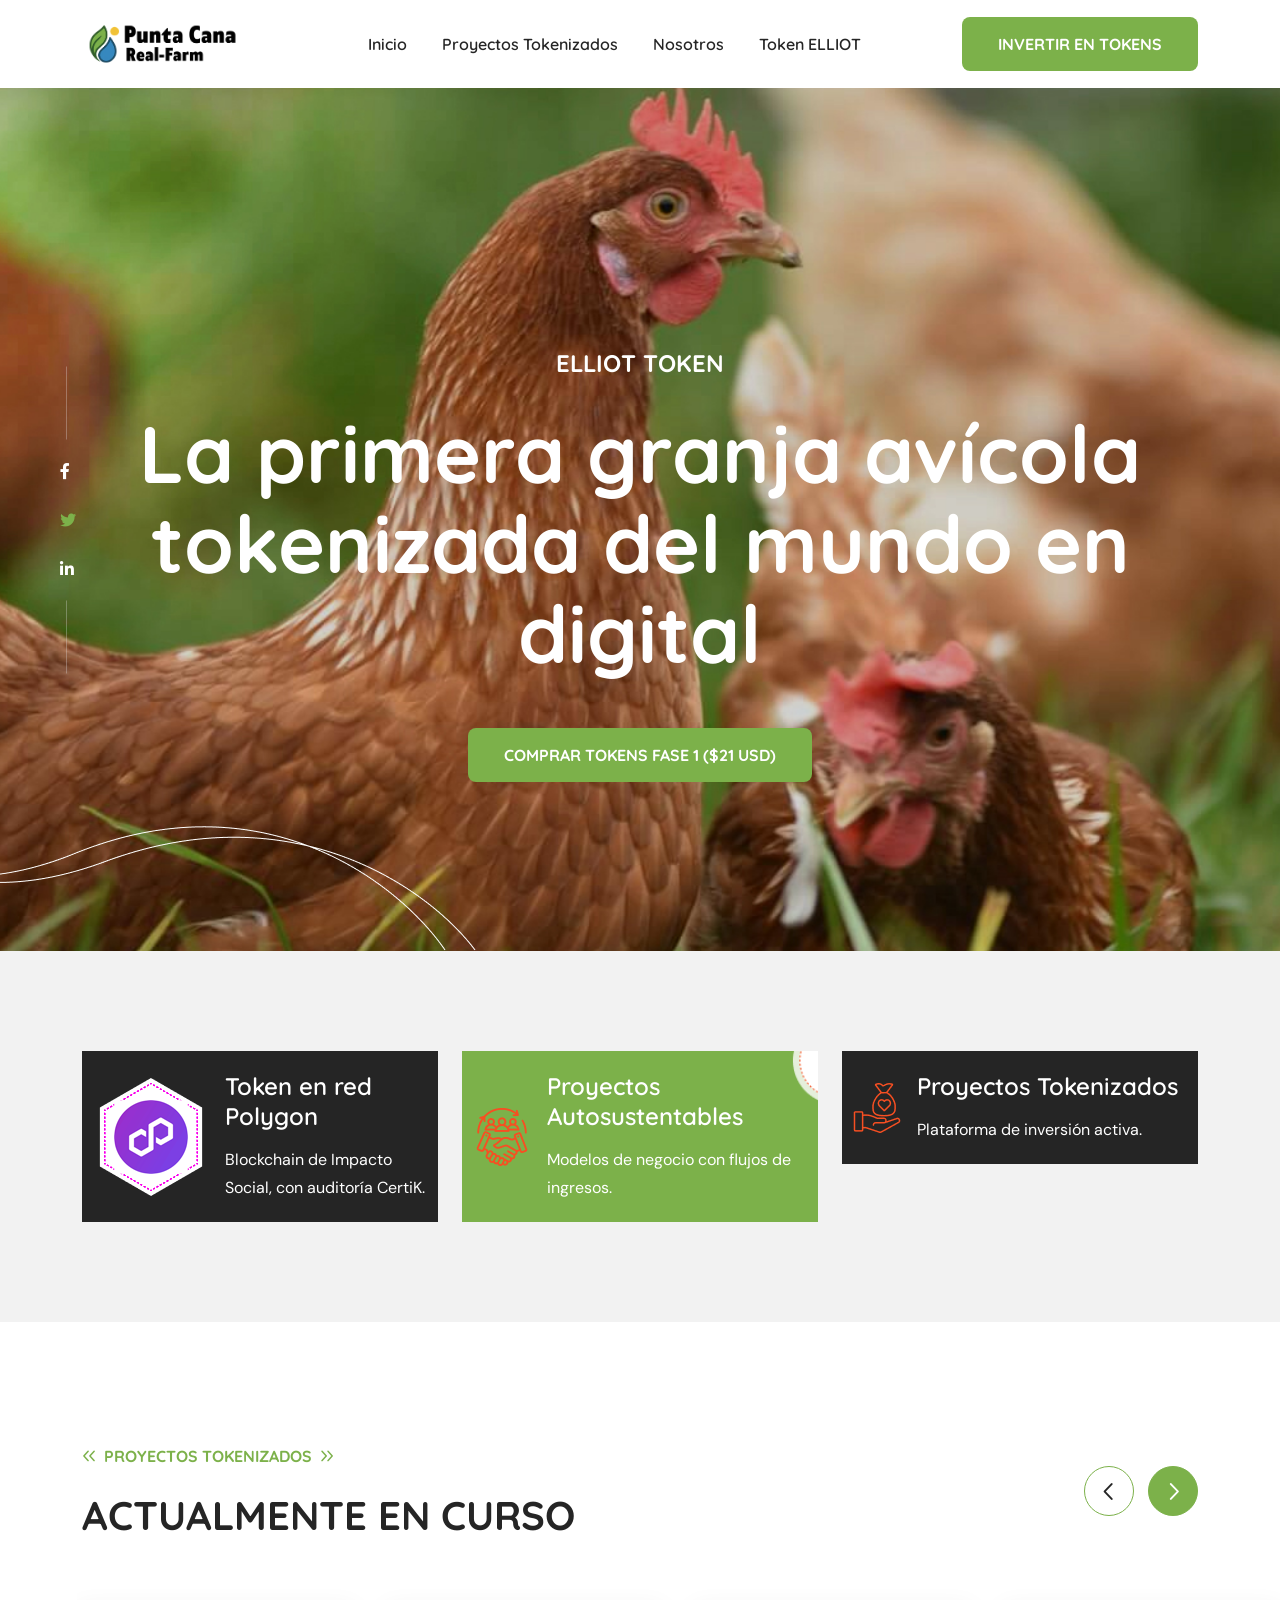
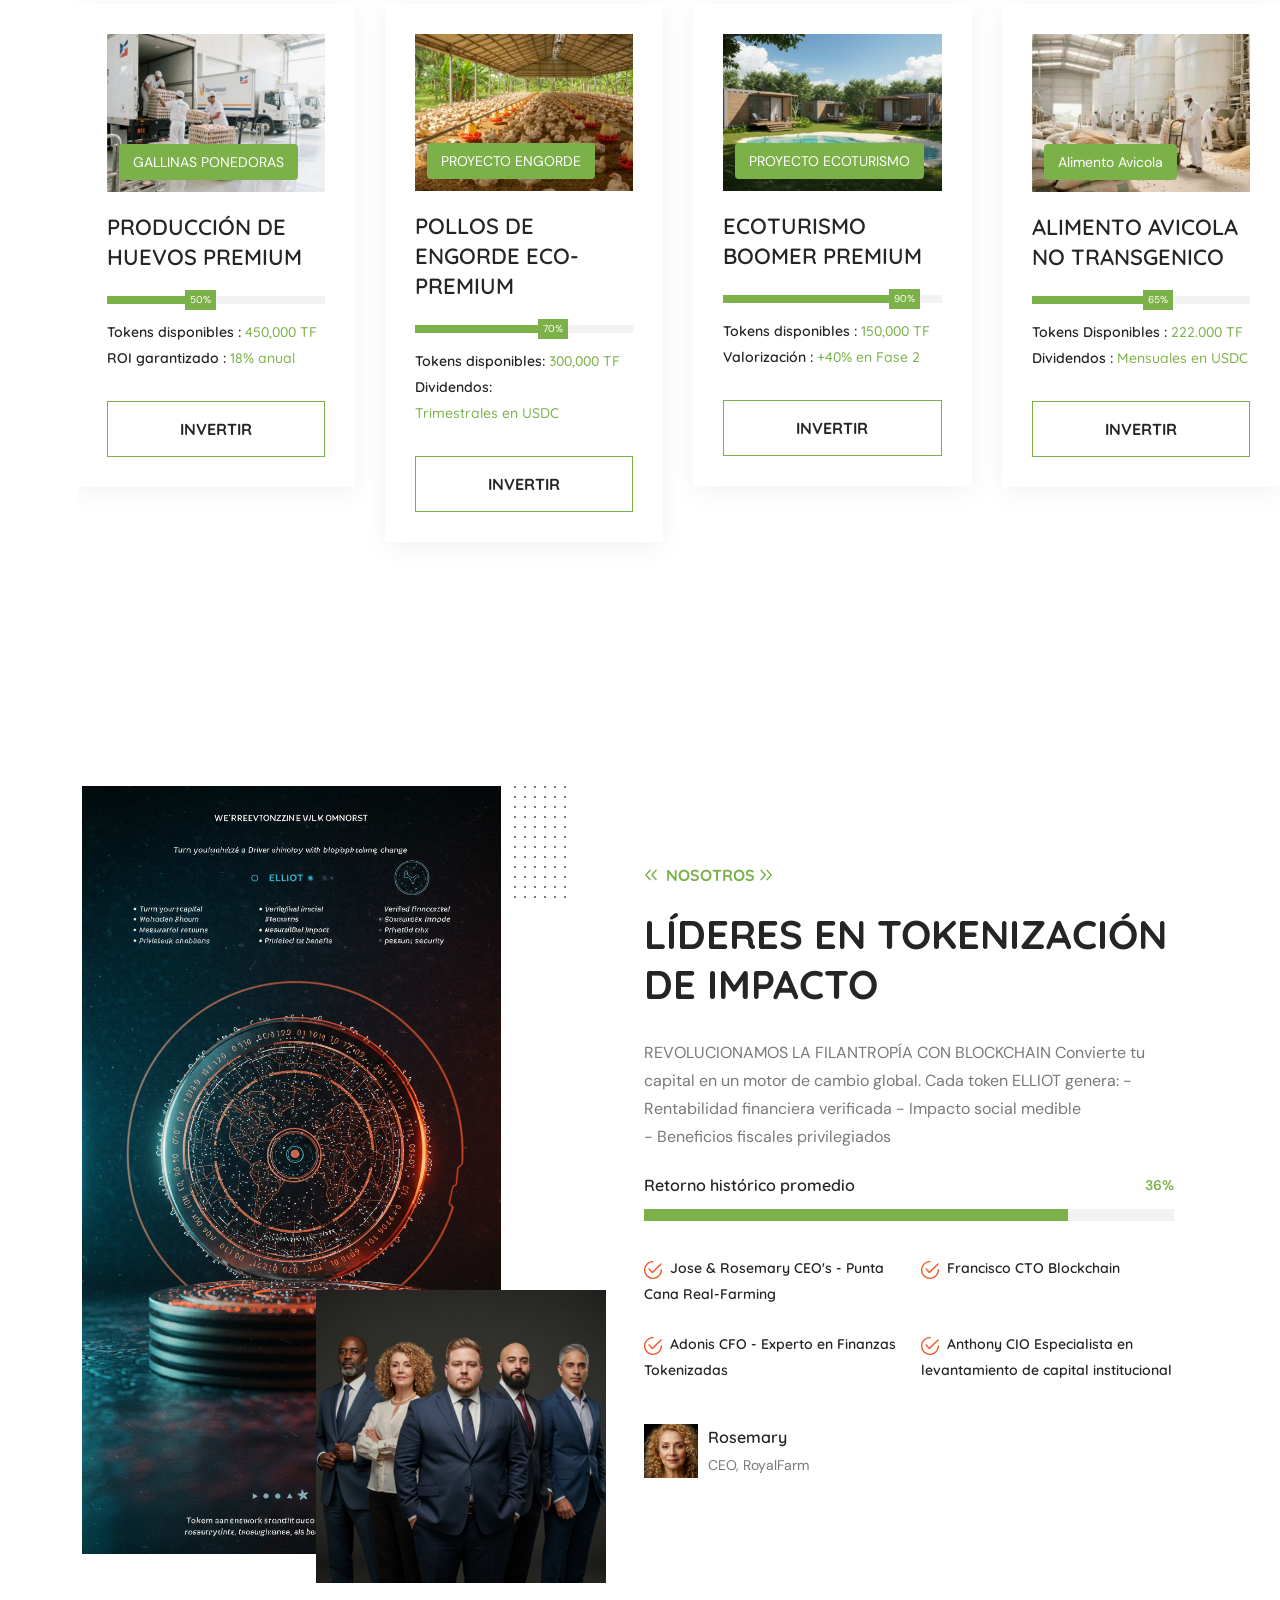
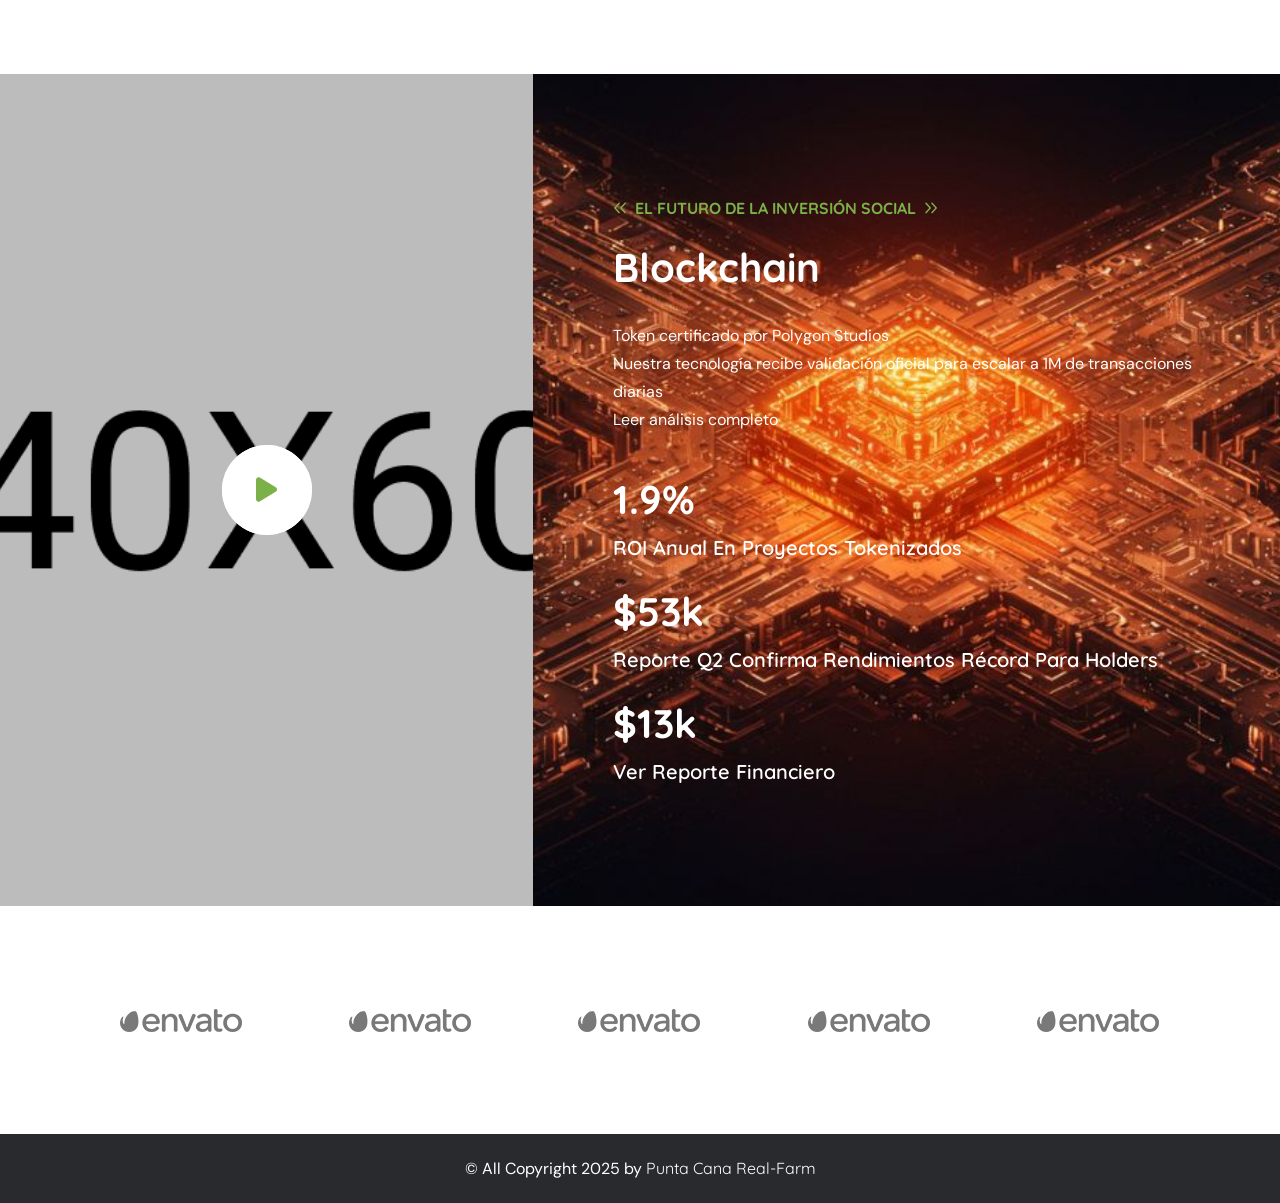
==== commit b0285ea3: "cambio 5.5" ====
--- a/index.html
+++ b/index.html
@@ -235,7 +235,7 @@
                         <div class="service__item">
                             <div class="service__icon"><img src="assets/images/icon/service3.png" alt="icon"></div>
                             <div class="service__content">
-                                <h3 class="text-white">Proyectos Tokenisados</h3>
+                                <h3 class="text-white">Proyectos Tokenizados</h3>
                                 <p class="text-white">Plataforma de inversión activa.</p>
                             </div>
                         </div>
@@ -590,10 +590,10 @@
                                 <img src="assets/images/shape/about-dot.png" alt="dots">
                             </div>
                             <div class="sm-image">
-                                <img src="assets/images/about/about-image2.png" alt="image">
+                                <img src="assets/images/about/about-image3.png" alt="image">
                             </div>
                             <div class="image">
-                                <img src="assets/images/about/about-image1.jpg" alt="image">
+                                <img src="assets/images/about/about-image4.jpg" alt="image">
                             </div>
                         </div>
                     </div>
@@ -605,7 +605,7 @@
                             </h5>
                             <h2 class="wow fadeInUp" data-wow-delay="200ms" data-wow-duration="1500ms">LÍDERES EN TOKENIZACIÓN DE IMPACTO</h2>
                             <p class="wow fadeInUp" data-wow-delay="400ms" data-wow-duration="1500ms">REVOLUCIONAMOS LA FILANTROPÍA CON BLOCKCHAIN 
-                             Convierte tu capital en un motor de cambio global. Cada token IMPACT genera:   
+                             Convierte tu capital en un motor de cambio global. Cada token ELLIOT genera:   
                              - Rentabilidad financiera verificada   
                              - Impacto social medible   <br>
                              - Beneficios fiscales privilegiados</p>
@@ -712,7 +712,7 @@
                                 data-wow-delay="400ms" data-wow-duration="1500ms">
                                 
                                 <div class="about-info">
-                                    <img src="assets/images/about/about-info.png" alt="image">
+                                    <img src="assets/images/about/about-info1.png" alt="image">
                                     <div class="con">
                                         <h5 class="fs-16">Rosemary</h5>
                                         <span class="sm-font">CEO, RoyalFarm</span>
@@ -742,7 +742,7 @@
                 </div>
                 <div class="col-md-7">
                     <div class="video__right-item bg-image pt-120 pb-120 pl-80"
-                        data-background="assets/images/video/video-right-image.jpg">
+                        data-background="assets/images/video/video-right-image1.jpg">
                         <div class="video__content">
                             <div class="section-header mb-40">
                                 <h5 class="wow fadeInUp" data-wow-delay="00ms" data-wow-duration="1500ms">
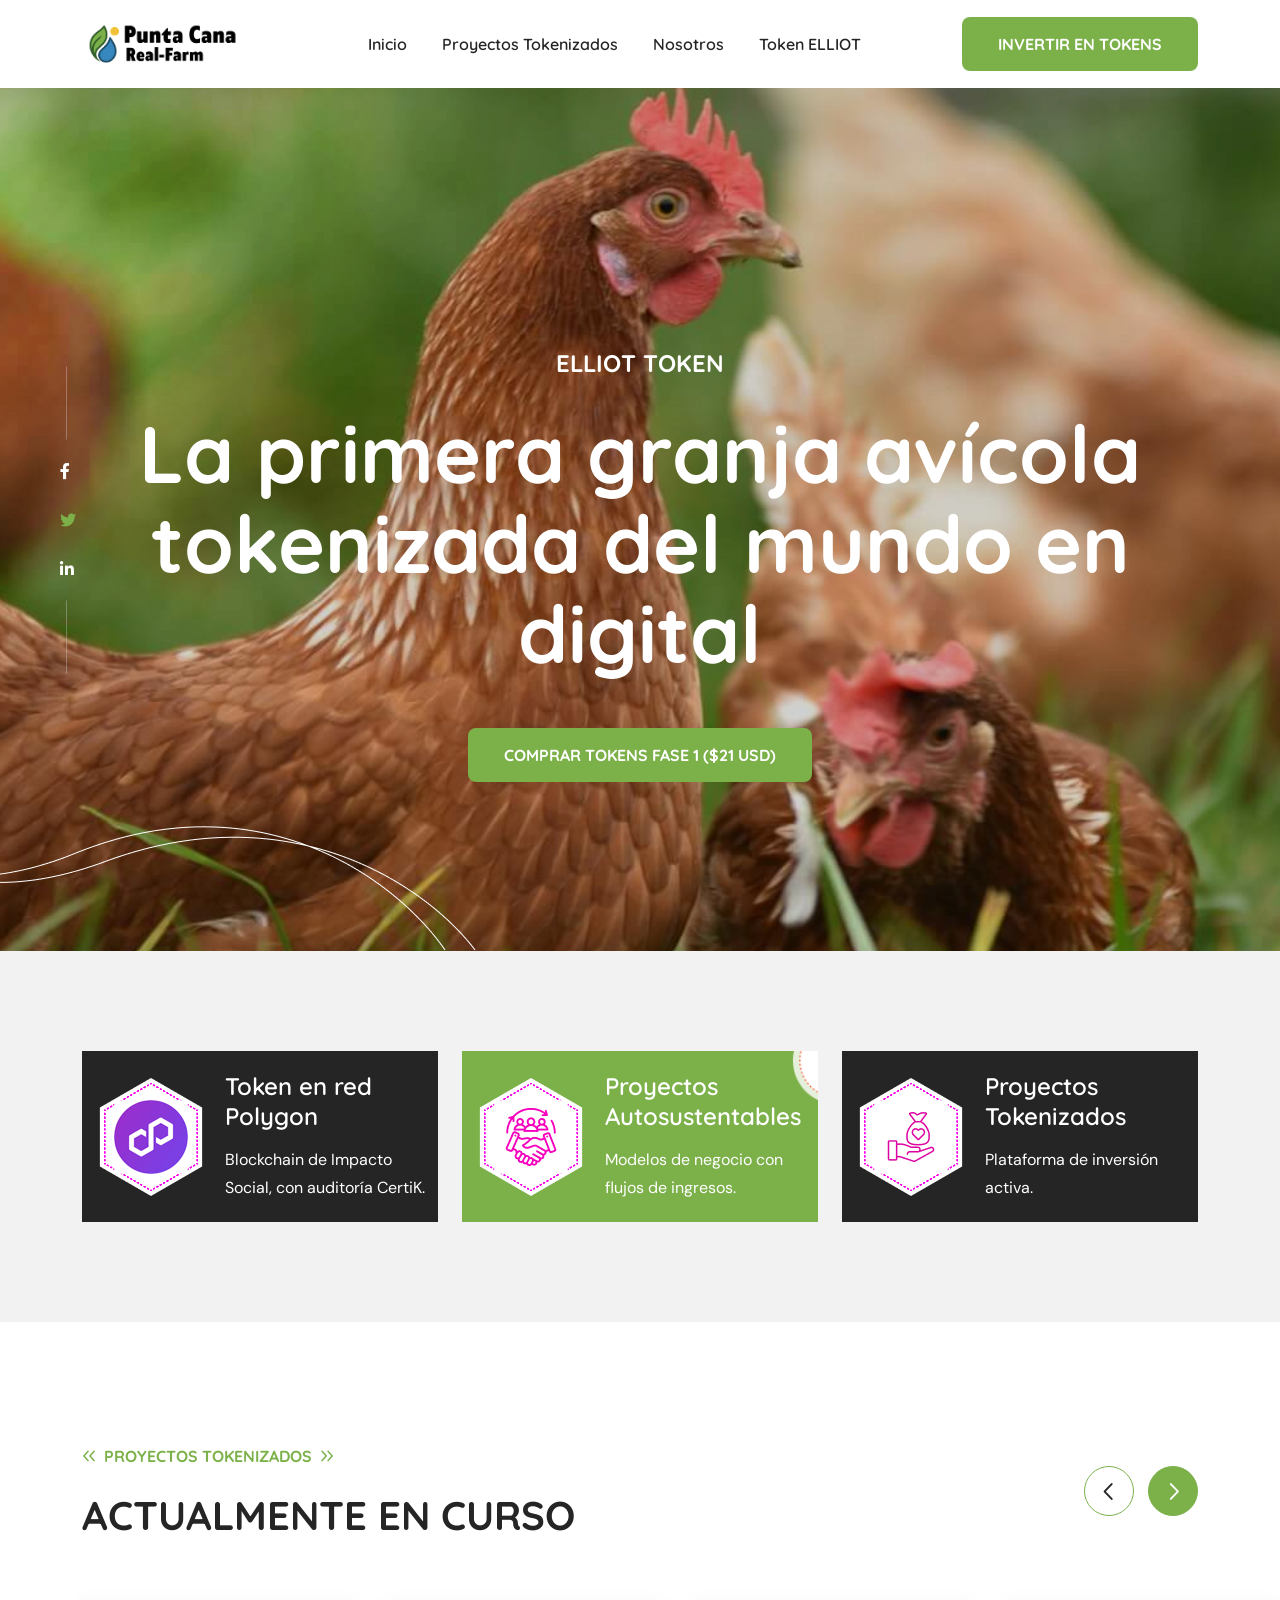
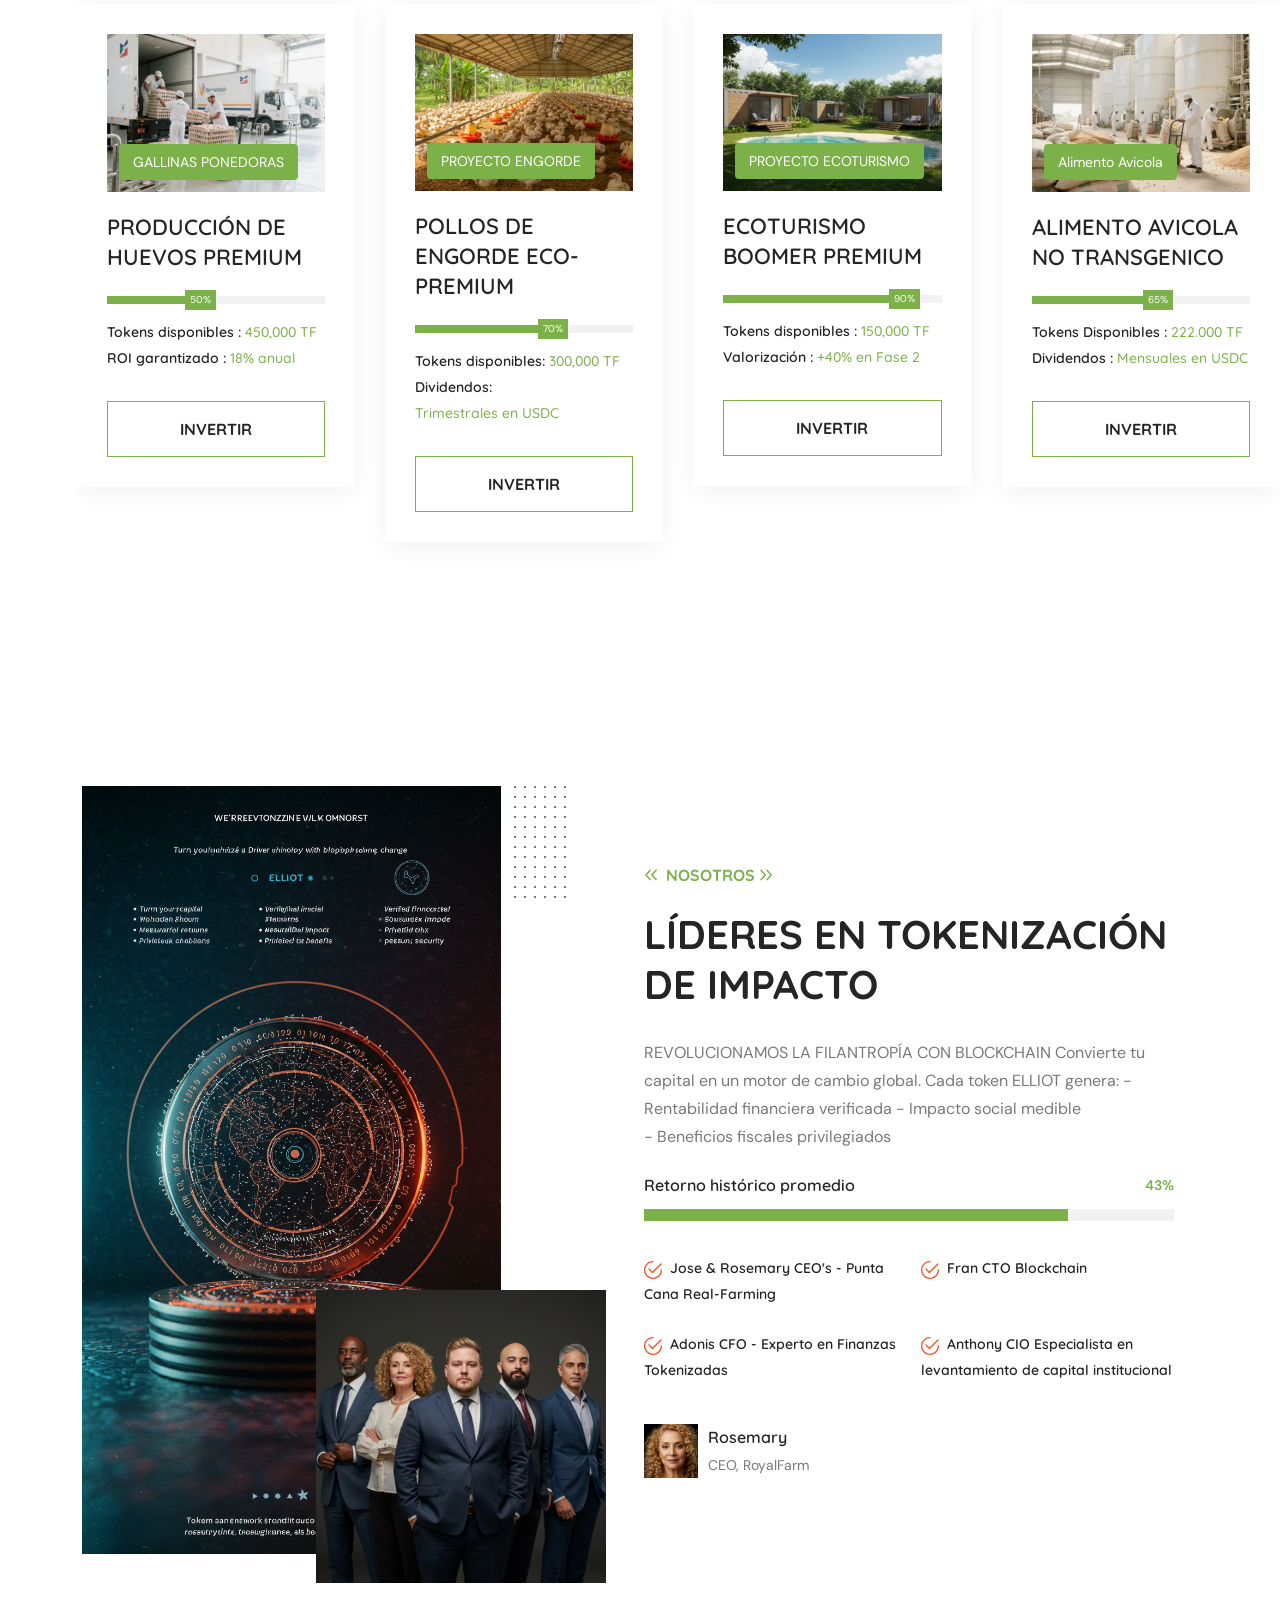
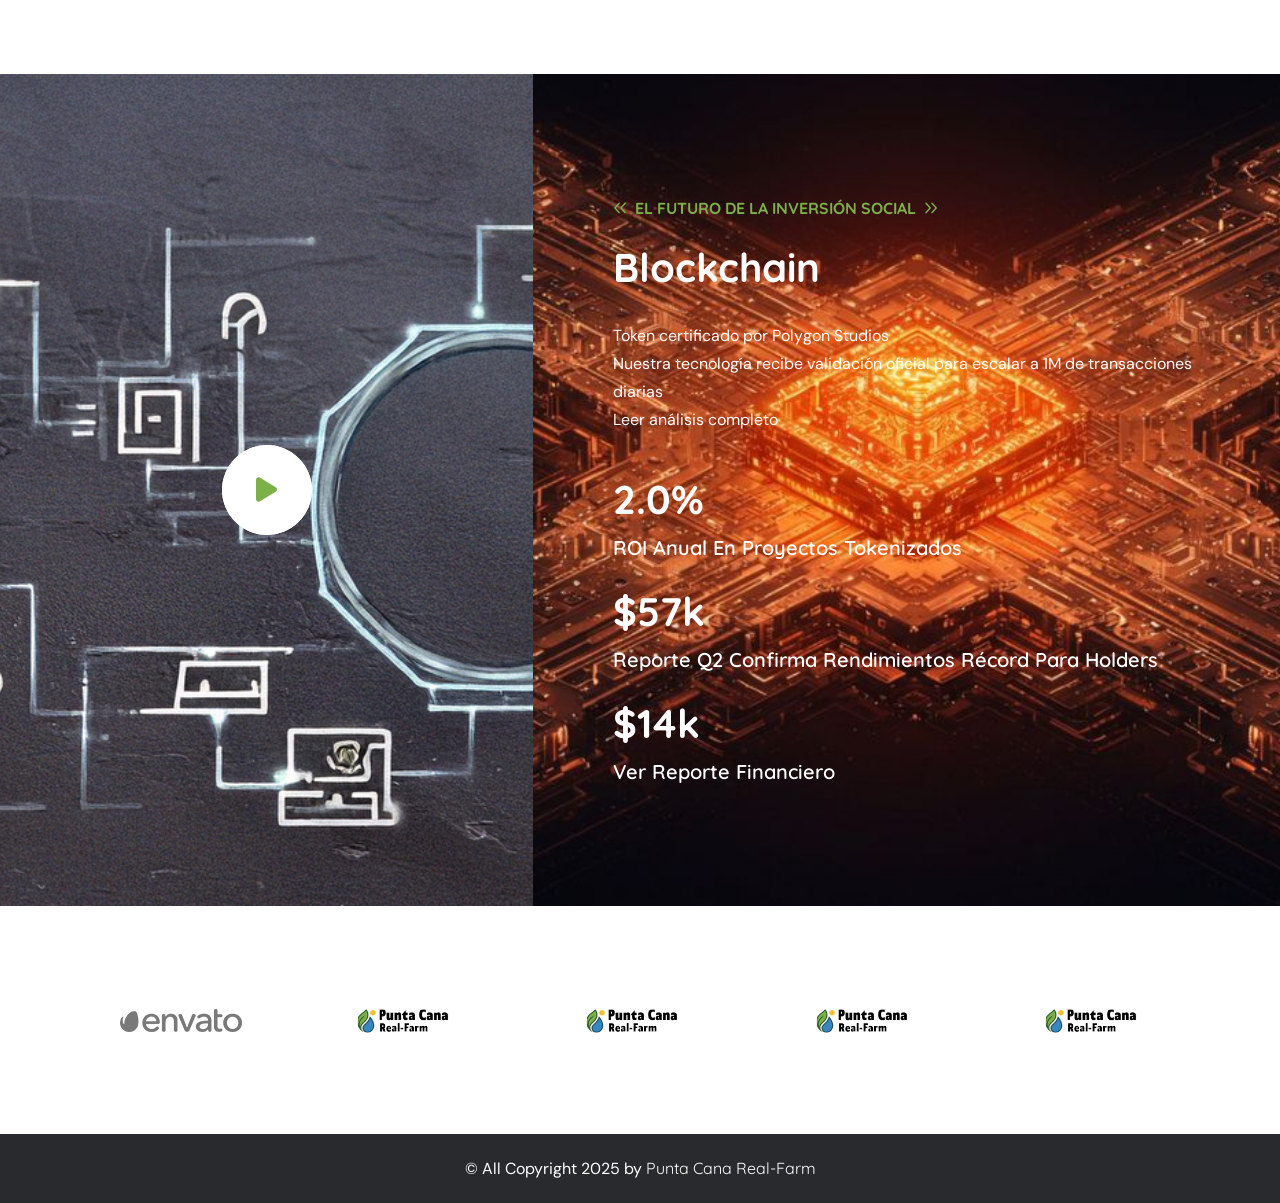
==== commit d564e77a: "footer" ====
--- a/index.html
+++ b/index.html
@@ -662,7 +662,7 @@
                                                 </clipPath>
                                             </defs>
                                         </svg>
-                                        Francisco CTO Blockchain
+                                        Fran CTO Blockchain
                                     </h6>
                                 </div>
                                 <div class="col-6">
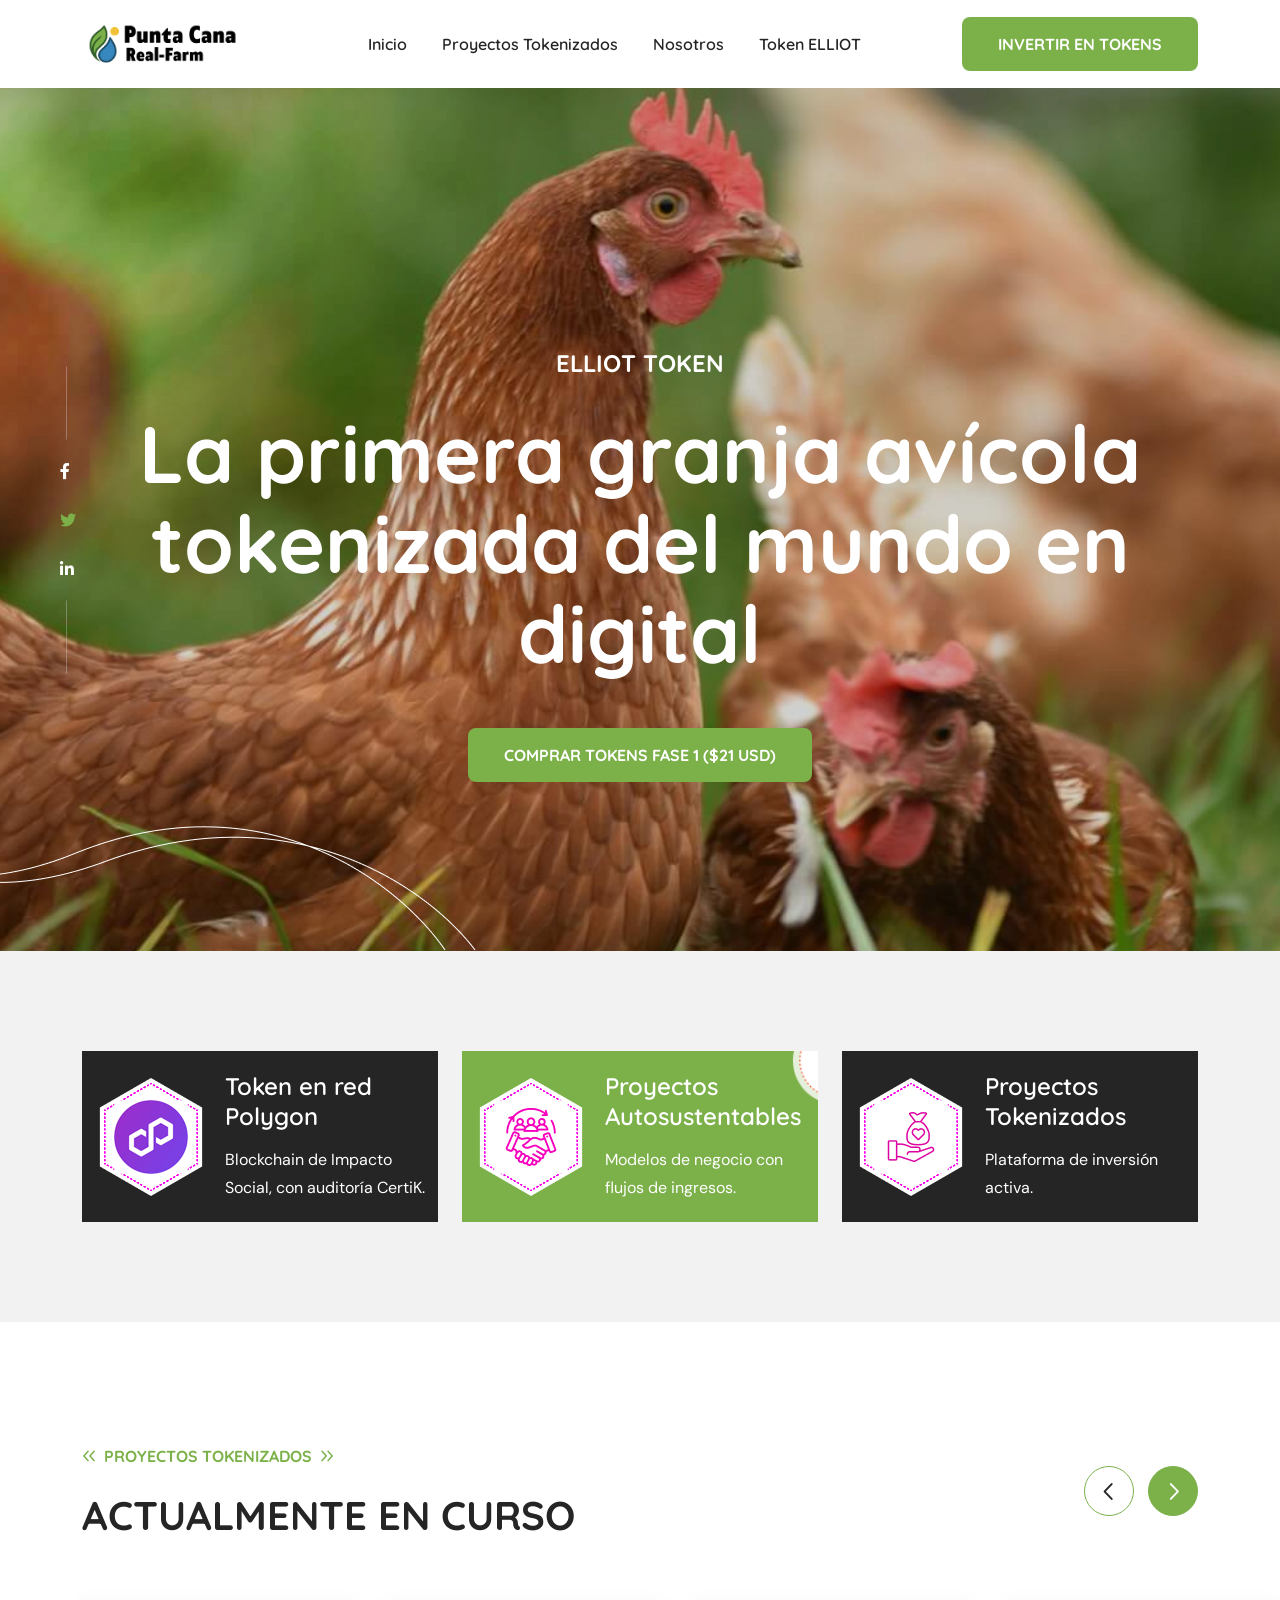
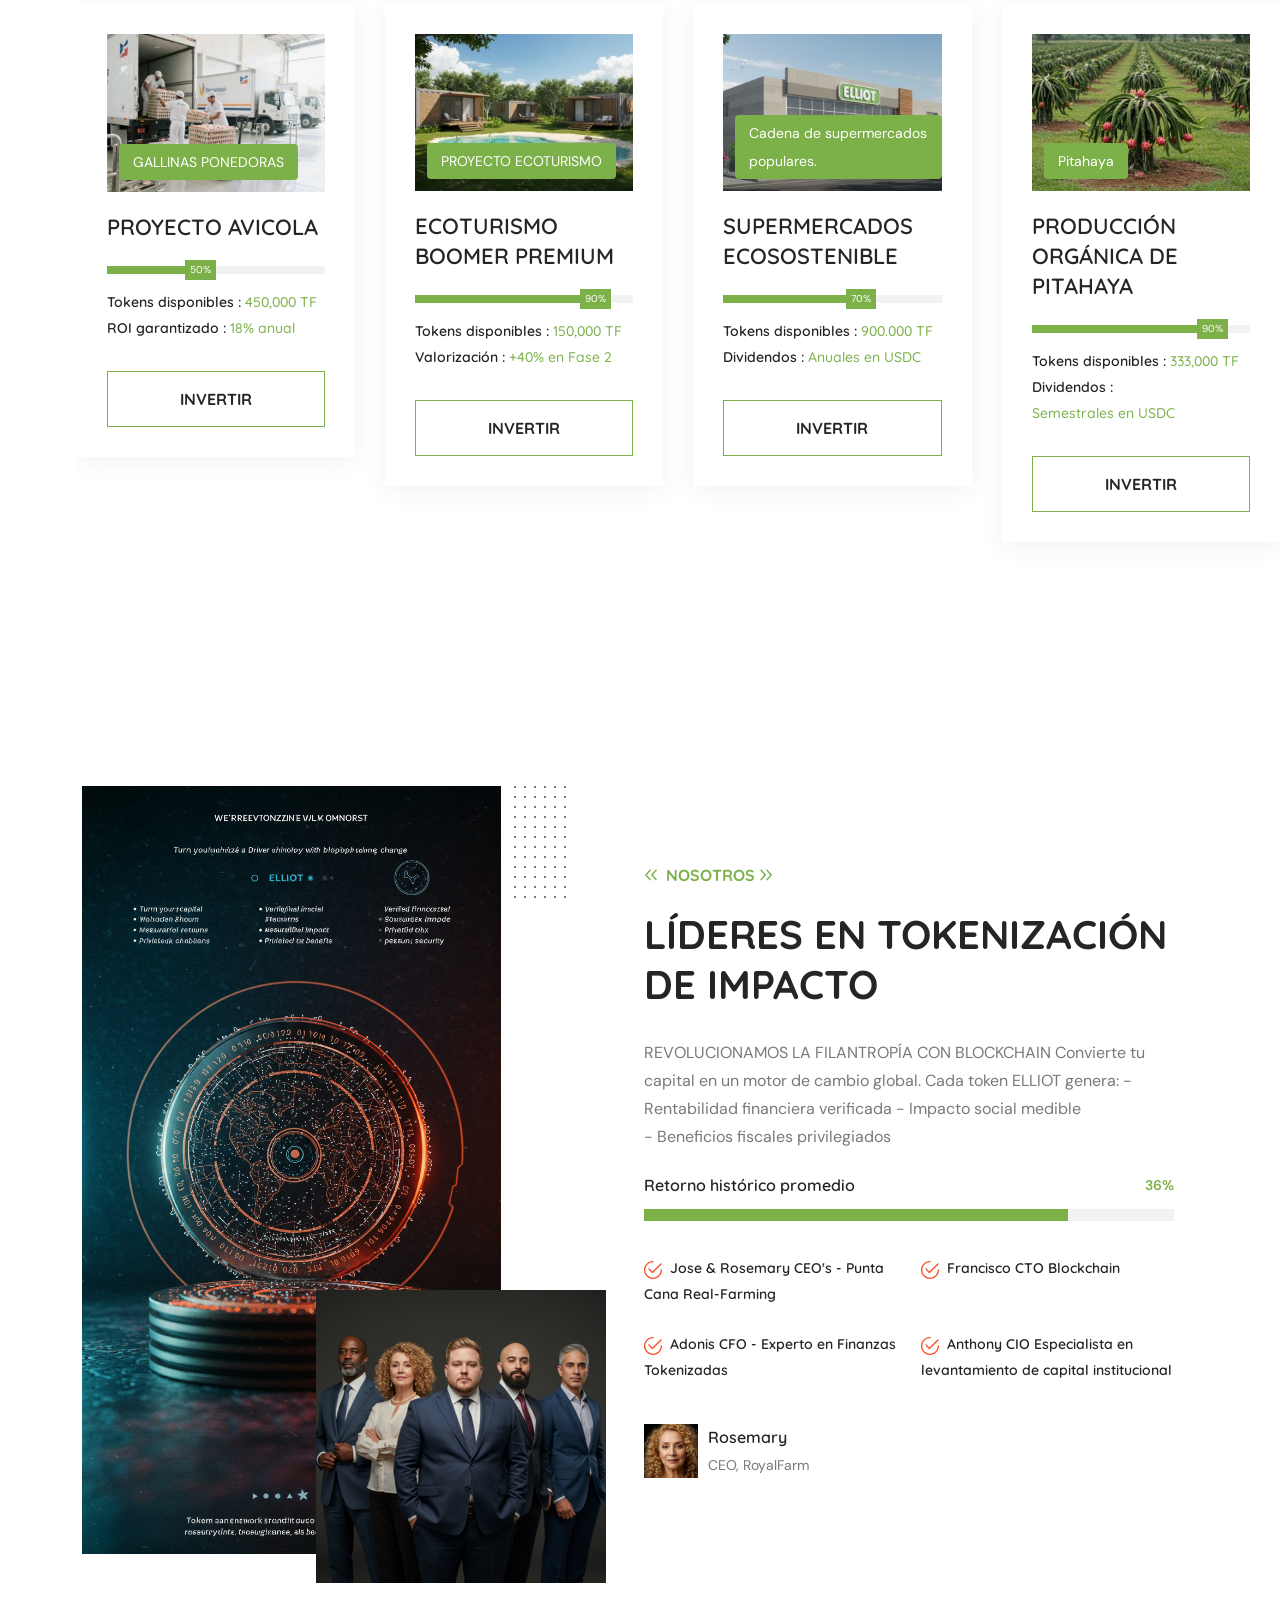
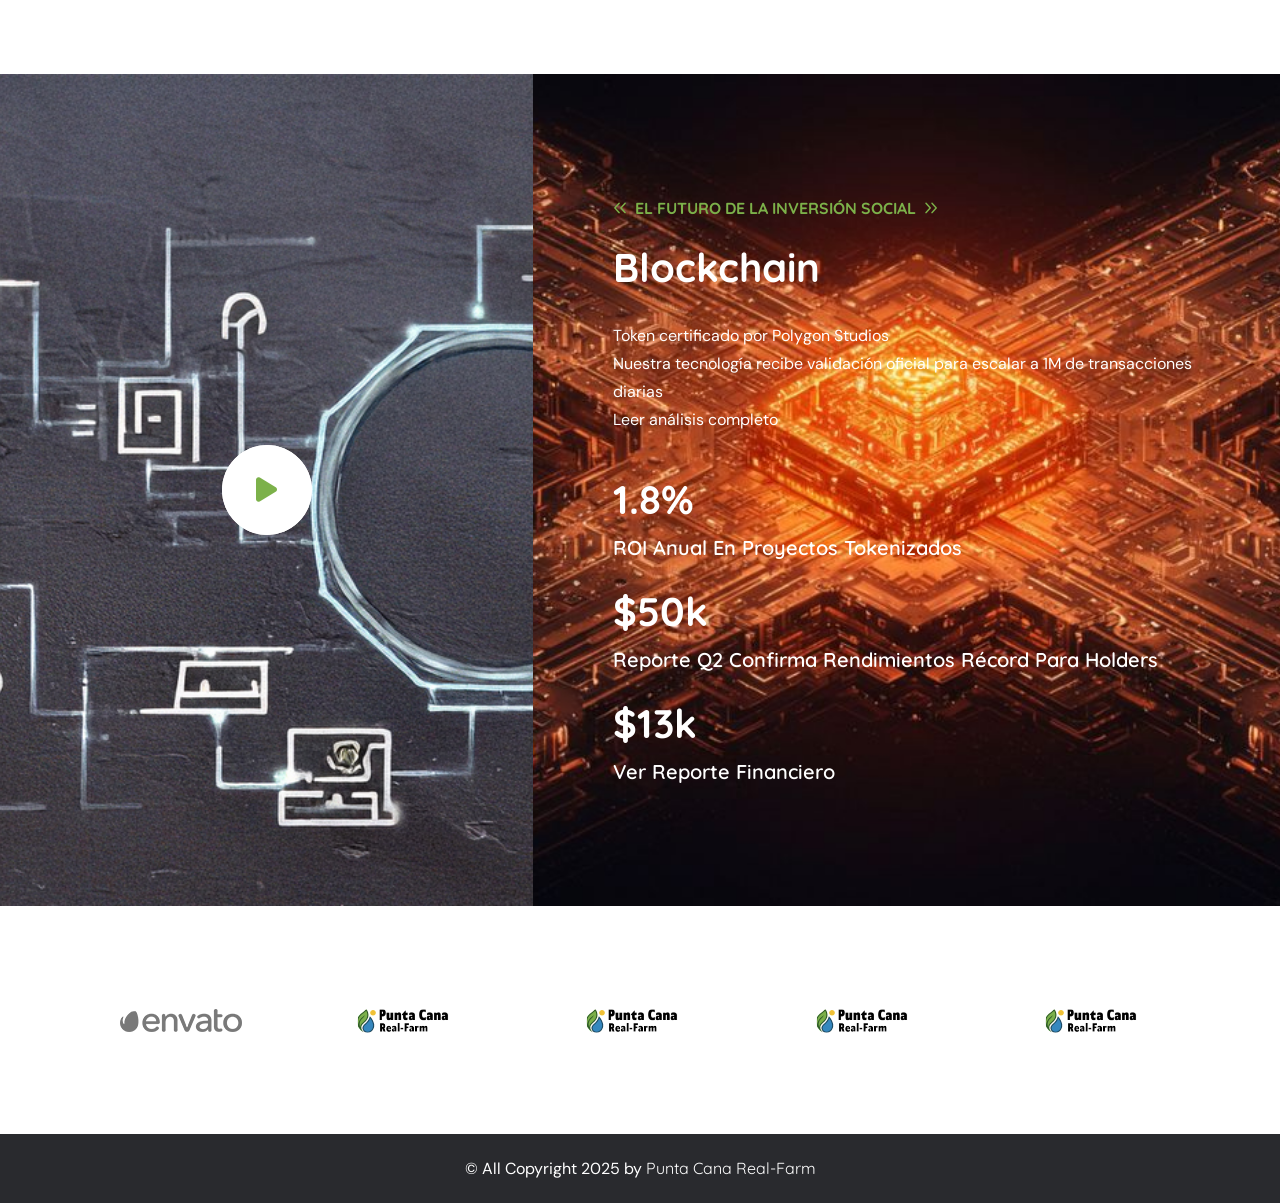
==== commit 03112635: "index" ====
--- a/index.html
+++ b/index.html
@@ -273,7 +273,7 @@
                                     <span class="cause-tag">GALLINAS PONEDORAS</span>
                                 </div>
                                 <div class="cause__content">
-                                    <h4 class="mb-4 mt-20"><a href="project1.html" target="_blank" class="primary-hover">PRODUCCIÓN DE HUEVOS PREMIUM
+                                    <h4 class="mb-4 mt-20"><a href="project1.html" target="_blank" class="primary-hover">PROYECTO AVICOLA
                                           </a></h4>
                                     <div class="progress-area">
                                         <div class="progress__item">
@@ -296,37 +296,7 @@
                                 </div>
                             </div>
                         </div>
-                        <div class="swiper-slide">
-                            <div class="cause__item">
-                                <div class="cause__image image">
-                                    <img src="assets/images/cause/cause-image7.jpg" alt="image">
-                                    <span class="cause-tag">PROYECTO ENGORDE</span>
-                                </div>
-                                <div class="cause__content">
-                                    <h4 class="mb-4 mt-20"><a href="project2.html" target="_blank" class="primary-hover">POLLOS DE ENGORDE ECO-PREMIUM
-                                            
-                                            </a></h4>
-                                    <div class="progress-area">
-                                        <div class="progress__item">
-                                            <div class="progress__content" style="width: 70%;"><span>70%</span></div>
-                                        </div>
-                                        <div class="progress__goal mt-15">
-                                            <h6>Tokens disponibles: <span>300,000 TF</span></h6>
-                                            <h6>Dividendos: <span>Trimestrales en USDC</span></h6>
-                                        </div>
-                                        <div class="btn-three mt-30">
-                                            <span class="btn-circle">
-                                            </span>
-                                            <a href="project2.html" target="_blank" class="btn-inner">
-                                                <span class="btn-text">
-                                                    INVERTIR
-                                                </span>
-                                            </a>
-                                        </div>
-                                    </div>
-                                </div>
-                            </div>
-                        </div>
+
                         <div class="swiper-slide">
                             <div class="cause__item">
                                 <div class="cause__image image">
@@ -359,69 +329,8 @@
                                 </div>
                             </div>
                         </div>
-                        <div class="swiper-slide">
-                            <div class="cause__item">
-                                <div class="cause__image image">
-                                    <img src="assets/images/cause/cause-image4.jpg" alt="image">
-                                    <span class="cause-tag">Alimento Avicola</span>
-                                </div>
-                                <div class="cause__content">
-                                    <h4 class="mb-4 mt-20"><a href="project3.html" target="_blank" class="primary-hover">ALIMENTO AVICOLA NO TRANSGENICO 
-                                            
-                                            
-                                            </a></h4>
-                                    <div class="progress-area">
-                                        <div class="progress__item">
-                                            <div class="progress__content" style="width: 65%;"><span>65%</span></div>
-                                        </div>
-                                        <div class="progress__goal mt-15">
-                                            <h6>Tokens Disponibles : <span>222.000 TF</span></h6>
-                                            <h6>Dividendos : <span>Mensuales en USDC</span></h6>
-                                        </div>
-                                        <div class="btn-three mt-30">
-                                            <span class="btn-circle">
-                                            </span>
-                                            <a href="project3.html" target="_blank" class="btn-inner">
-                                                <span class="btn-text">
-                                                    INVERTIR 
-                                                </span>
-                                            </a>
-                                        </div>
-                                    </div>
-                                </div>
-                            </div>
-                        </div>
-                        <div class="swiper-slide">
-                            <div class="cause__item">
-                                <div class="cause__image image">
-                                    <img src="assets/images/cause/cause-image5.jpg" alt="image">
-                                    <span class="cause-tag">Asociación </span>
-                                </div>
-                                <div class="cause__content">
-                                    <h4 class="mb-4 mt-20"><a href="project5.html" target="_blank" class="primary-hover">GENÉTICA AVÍCOLA (EMBRIONES W80)
-                                     
-                                            </a></h4>
-                                    <div class="progress-area">
-                                        <div class="progress__item">
-                                            <div class="progress__content" style="width: 50%;"><span>50%</span></div>
-                                        </div>
-                                        <div class="progress__goal mt-15">
-                                            <h6>Tokens disponibles : <span>333.000 TF</span></h6>
-                                            <h6>Dividendos  : <span>Trimestrales en USDC</span></h6>
-                                        </div>
-                                        <div class="btn-three mt-30">
-                                            <span class="btn-circle">
-                                            </span>
-                                            <a href="project5.html" target="_blank" class="btn-inner">
-                                                <span class="btn-text">
-                                                    INVERTIR
-                                                </span>
-                                            </a>
-                                        </div>
-                                    </div>
-                                </div>
-                            </div>
-                        </div>
+                        
+                       
                         <div class="swiper-slide">
                             <div class="cause__item">
                                 <div class="cause__image image">
@@ -662,7 +571,7 @@
                                                 </clipPath>
                                             </defs>
                                         </svg>
-                                        Fran CTO Blockchain
+                                        Francisco CTO Blockchain
                                     </h6>
                                 </div>
                                 <div class="col-6">
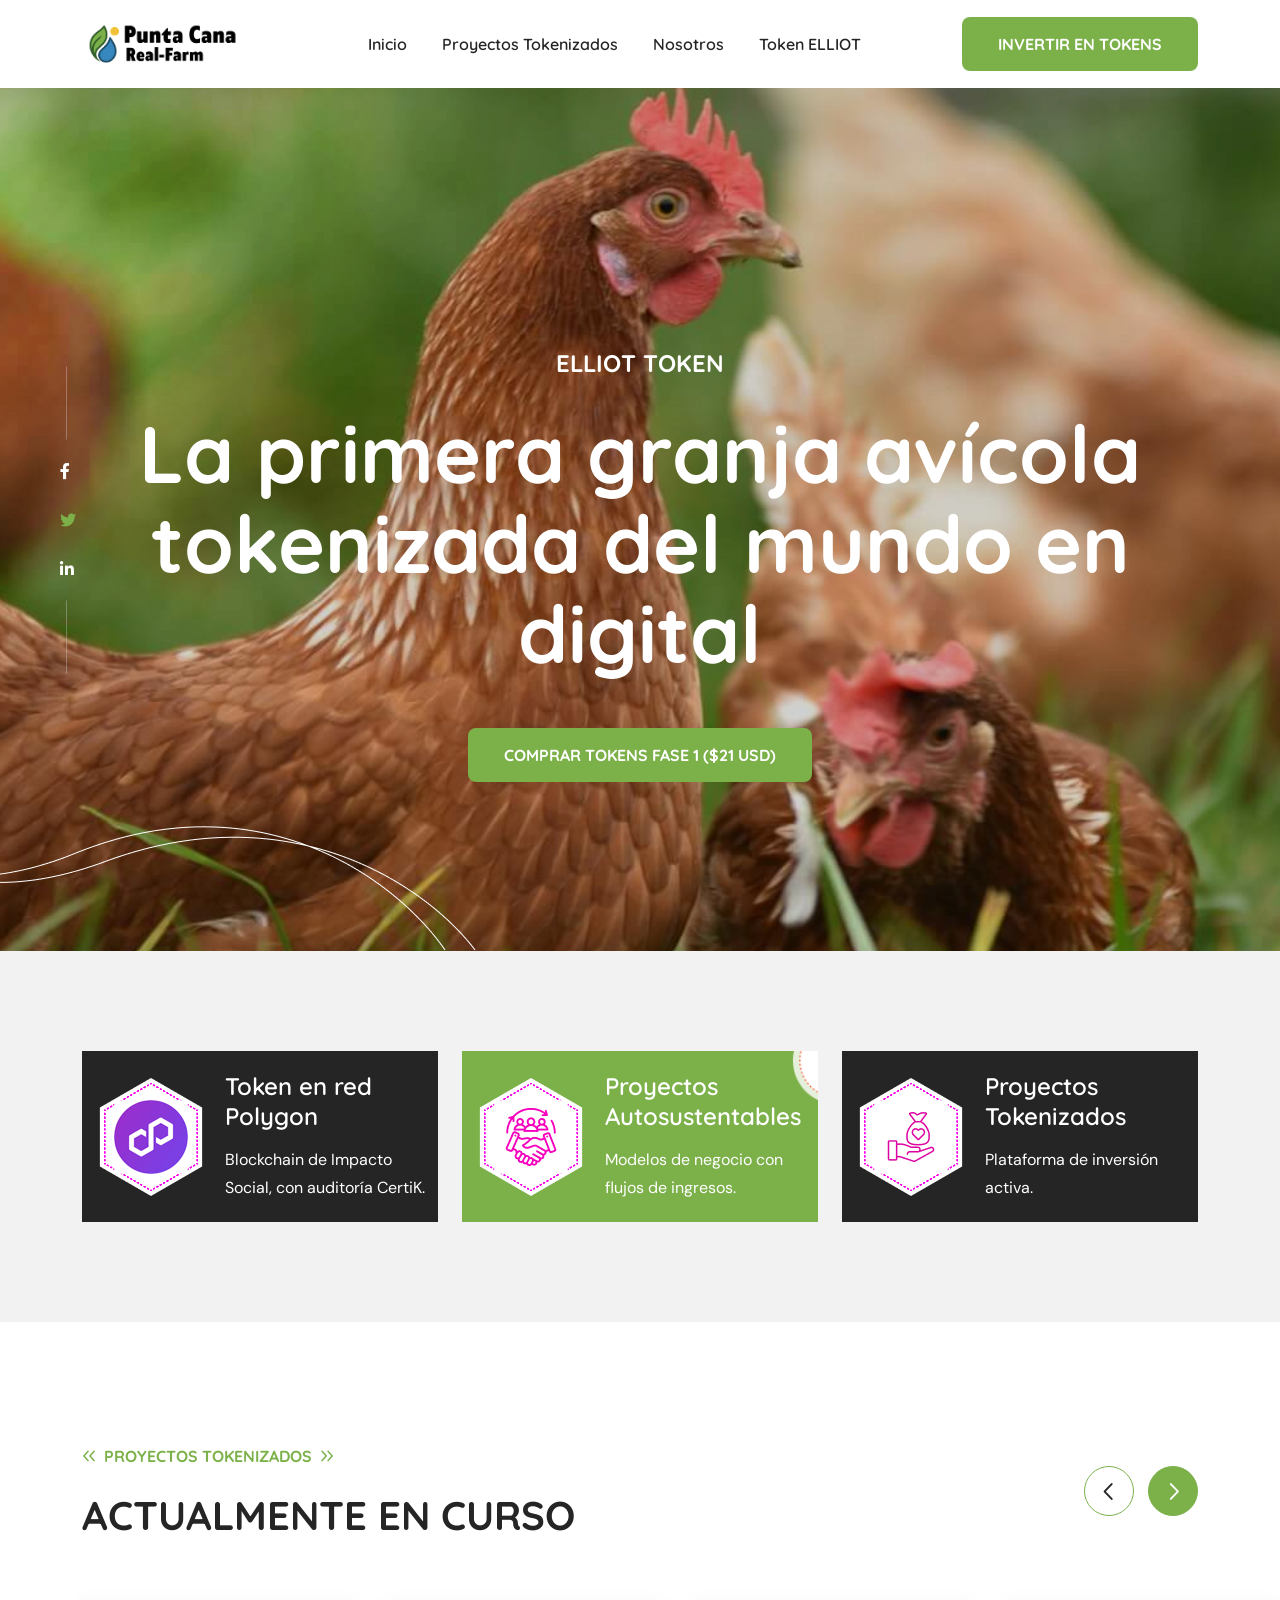
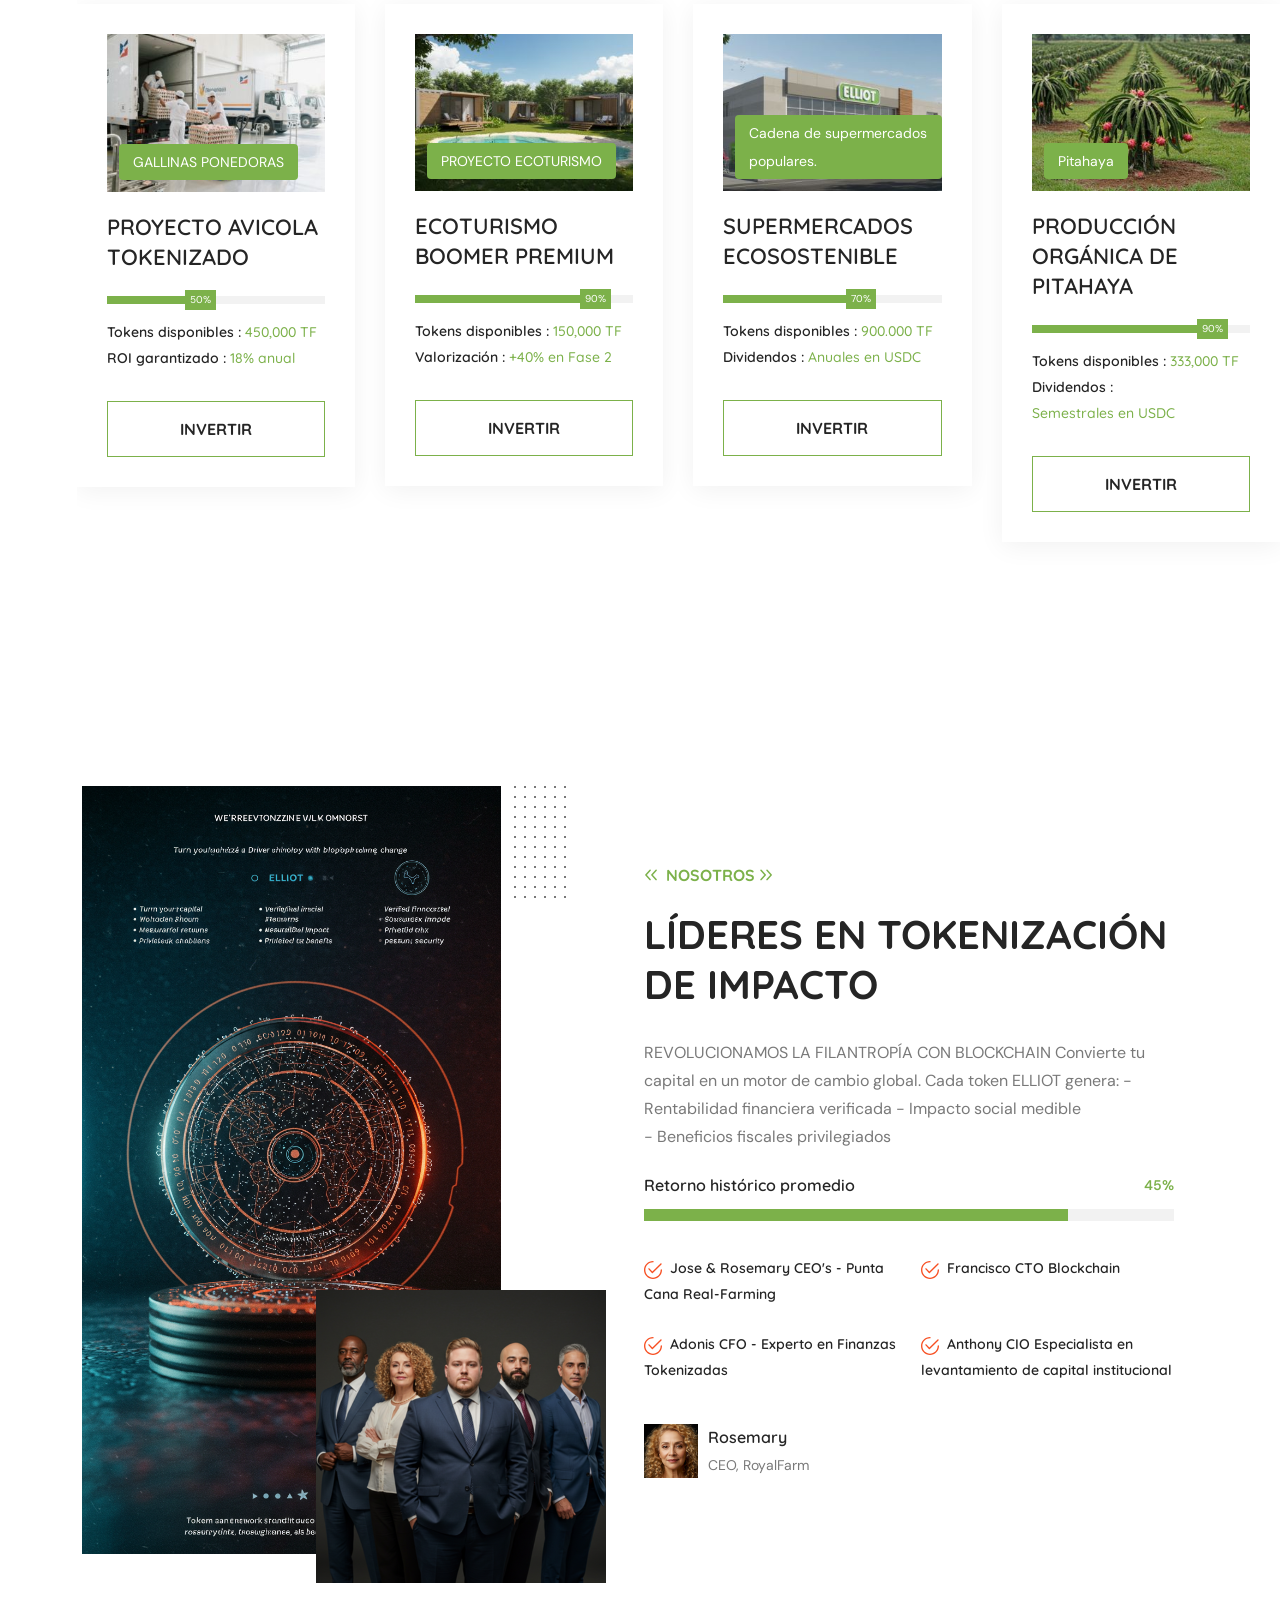
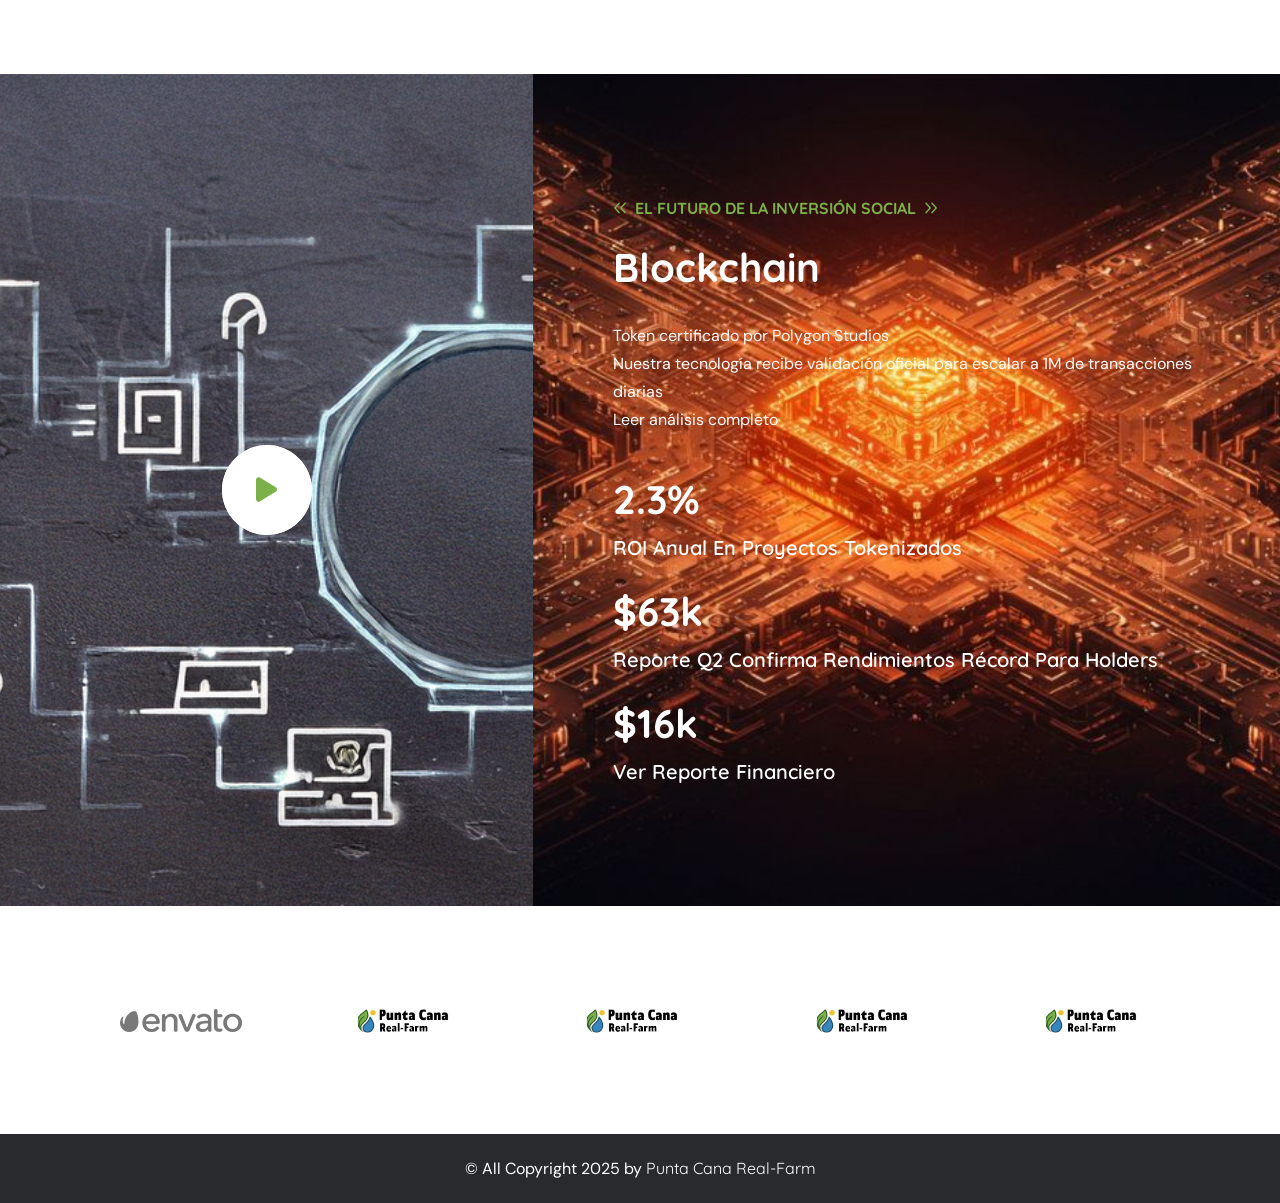
==== commit 34706bad: "lenguaje" ====
--- a/index.html
+++ b/index.html
@@ -273,7 +273,7 @@
                                     <span class="cause-tag">GALLINAS PONEDORAS</span>
                                 </div>
                                 <div class="cause__content">
-                                    <h4 class="mb-4 mt-20"><a href="project1.html" target="_blank" class="primary-hover">PROYECTO AVICOLA
+                                    <h4 class="mb-4 mt-20"><a href="project1.html" target="_blank" class="primary-hover">PROYECTO AVICOLA TOKENIZADO
                                           </a></h4>
                                     <div class="progress-area">
                                         <div class="progress__item">
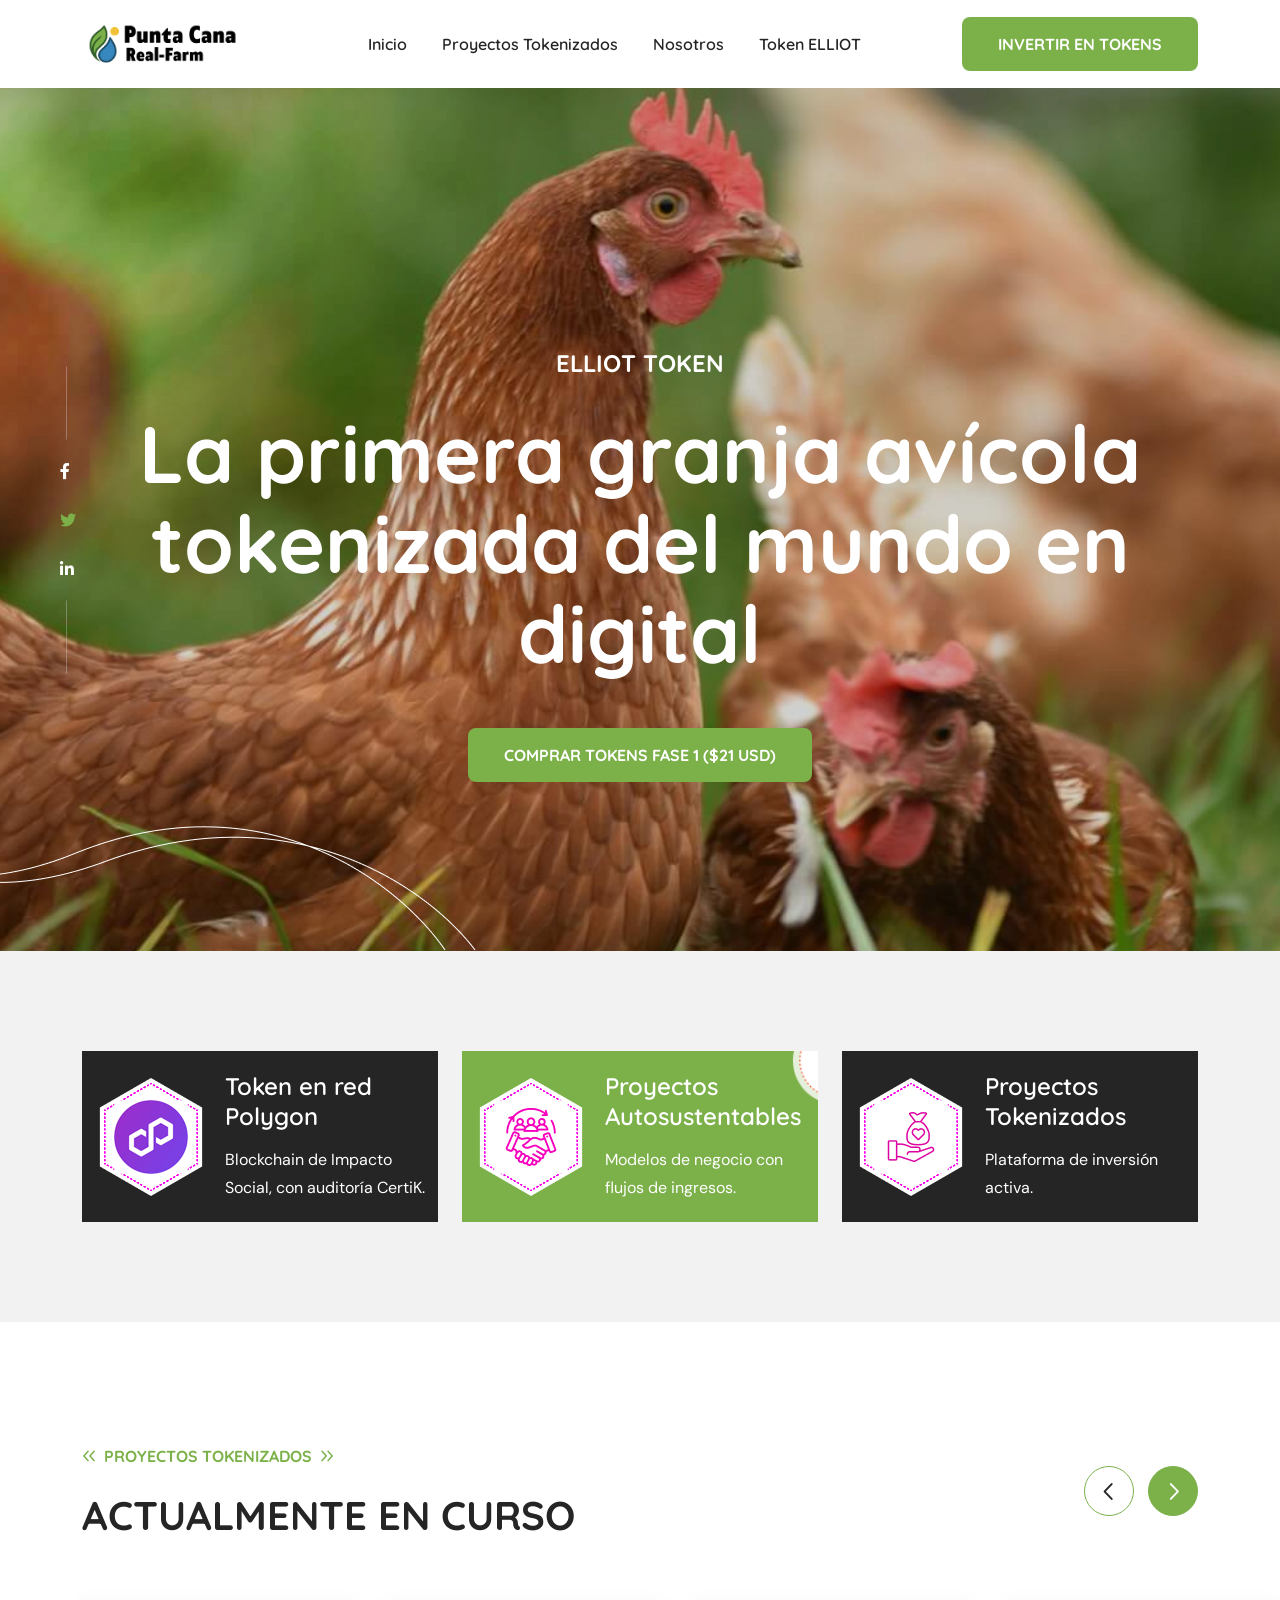
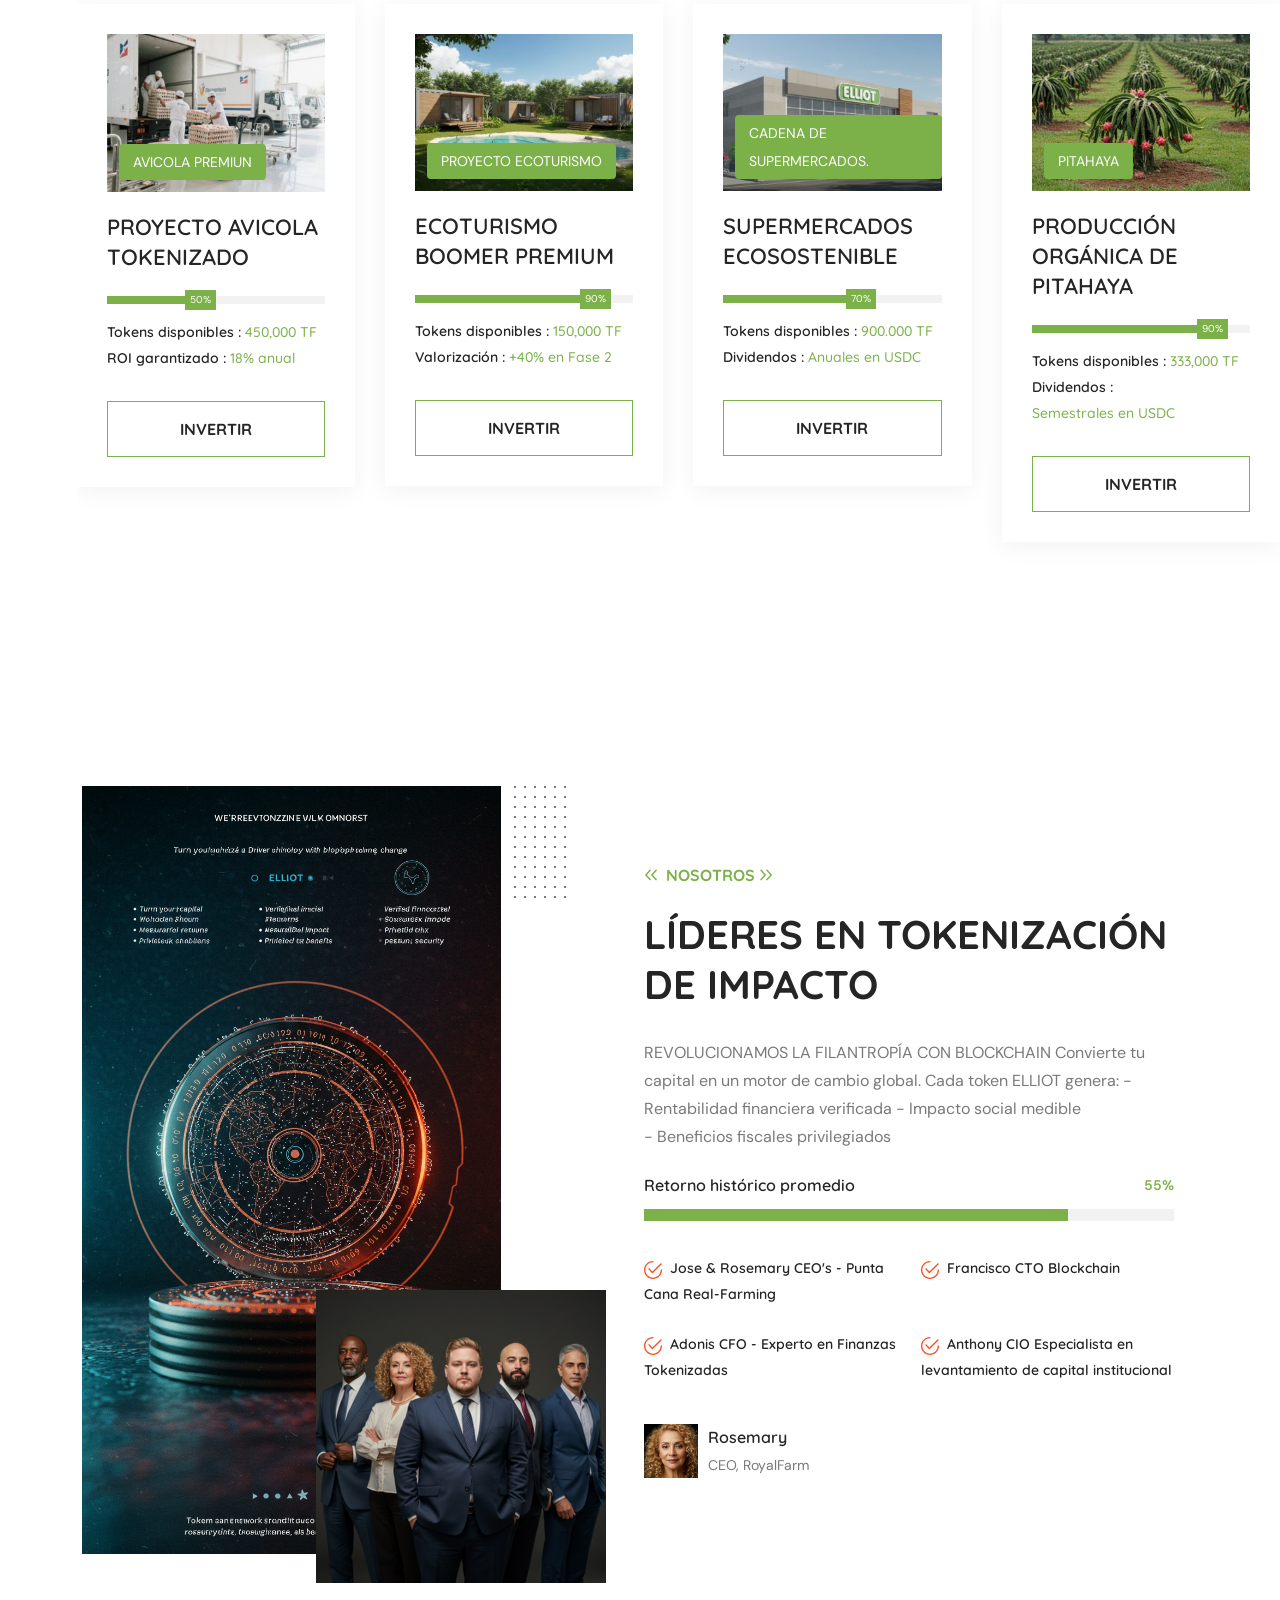
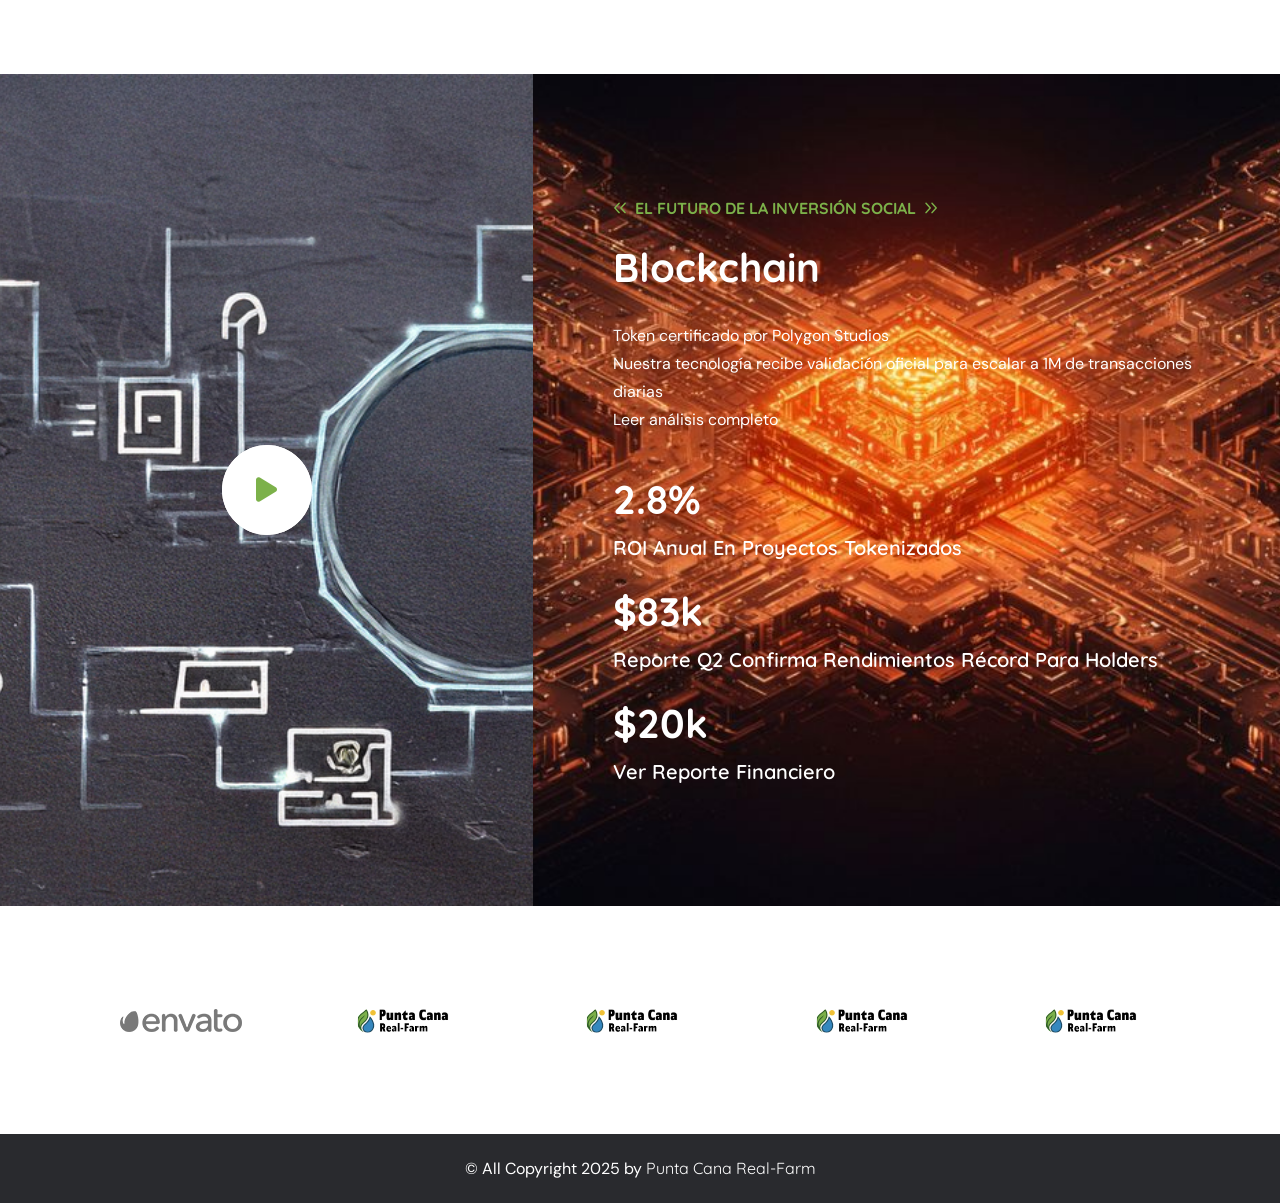
==== commit 85212bc0: "header" ====
--- a/index.html
+++ b/index.html
@@ -270,7 +270,7 @@
                             <div class="cause__item">
                                 <div class="cause__image image">
                                     <img src="assets/images/cause/cause-image1.jpg" alt="image">
-                                    <span class="cause-tag">GALLINAS PONEDORAS</span>
+                                    <span class="cause-tag">AVICOLA PREMIUN</span>
                                 </div>
                                 <div class="cause__content">
                                     <h4 class="mb-4 mt-20"><a href="project1.html" target="_blank" class="primary-hover">PROYECTO AVICOLA TOKENIZADO
@@ -335,7 +335,7 @@
                             <div class="cause__item">
                                 <div class="cause__image image">
                                     <img src="assets/images/cause/cause-image2.jpg" alt="image">
-                                    <span class="cause-tag">Cadena de supermercados populares.</span>
+                                    <span class="cause-tag">CADENA DE SUPERMERCADOS.</span>
                                 </div>
                                 <div class="cause__content">
                                     <h4 class="mb-4 mt-20"><a href="project10.html" target="_blank" class="primary-hover">SUPERMERCADOS ECOSOSTENIBLE
@@ -366,7 +366,7 @@
                             <div class="cause__item">
                                 <div class="cause__image image">
                                     <img src="assets/images/cause/cause-image9.jpg" alt="image">
-                                    <span class="cause-tag">Pitahaya</span>
+                                    <span class="cause-tag">PITAHAYA</span>
                                 </div>
                                 <div class="cause__content">
                                     <h4 class="mb-4 mt-20"><a href="project7.html" target="_blank" class="primary-hover">PRODUCCIÓN ORGÁNICA DE PITAHAYA
@@ -397,7 +397,7 @@
                             <div class="cause__item">
                                 <div class="cause__image image">
                                     <img src="assets/images/cause/cause-image8.jpg" alt="image">
-                                    <span class="cause-tag">Cocos de Brasil</span>
+                                    <span class="cause-tag">COCOS DE BRASIL</span>
                                 </div>
                                 <div class="cause__content">
                                     <h4 class="mb-4 mt-20"><a href="project8.html" target="_blank" class="primary-hover"> COCOS BRASILEÑOS ENANOS PREMIUM
@@ -428,7 +428,7 @@
                             <div class="cause__item">
                                 <div class="cause__image image">
                                     <img src="assets/images/cause/cause-image11.jpg" alt="image">
-                                    <span class="cause-tag">Acuaponia sostenible</span>
+                                    <span class="cause-tag">ACUAPONIA SOSTENIBLE </span>
                                 </div>
                                 <div class="cause__content">
                                     <h4 class="mb-4 mt-20"><a href="project6.html"  target="_blank" class="primary-hover"> PRODUCCIÓN DE TILAPIA EN ACUAPONÍA.
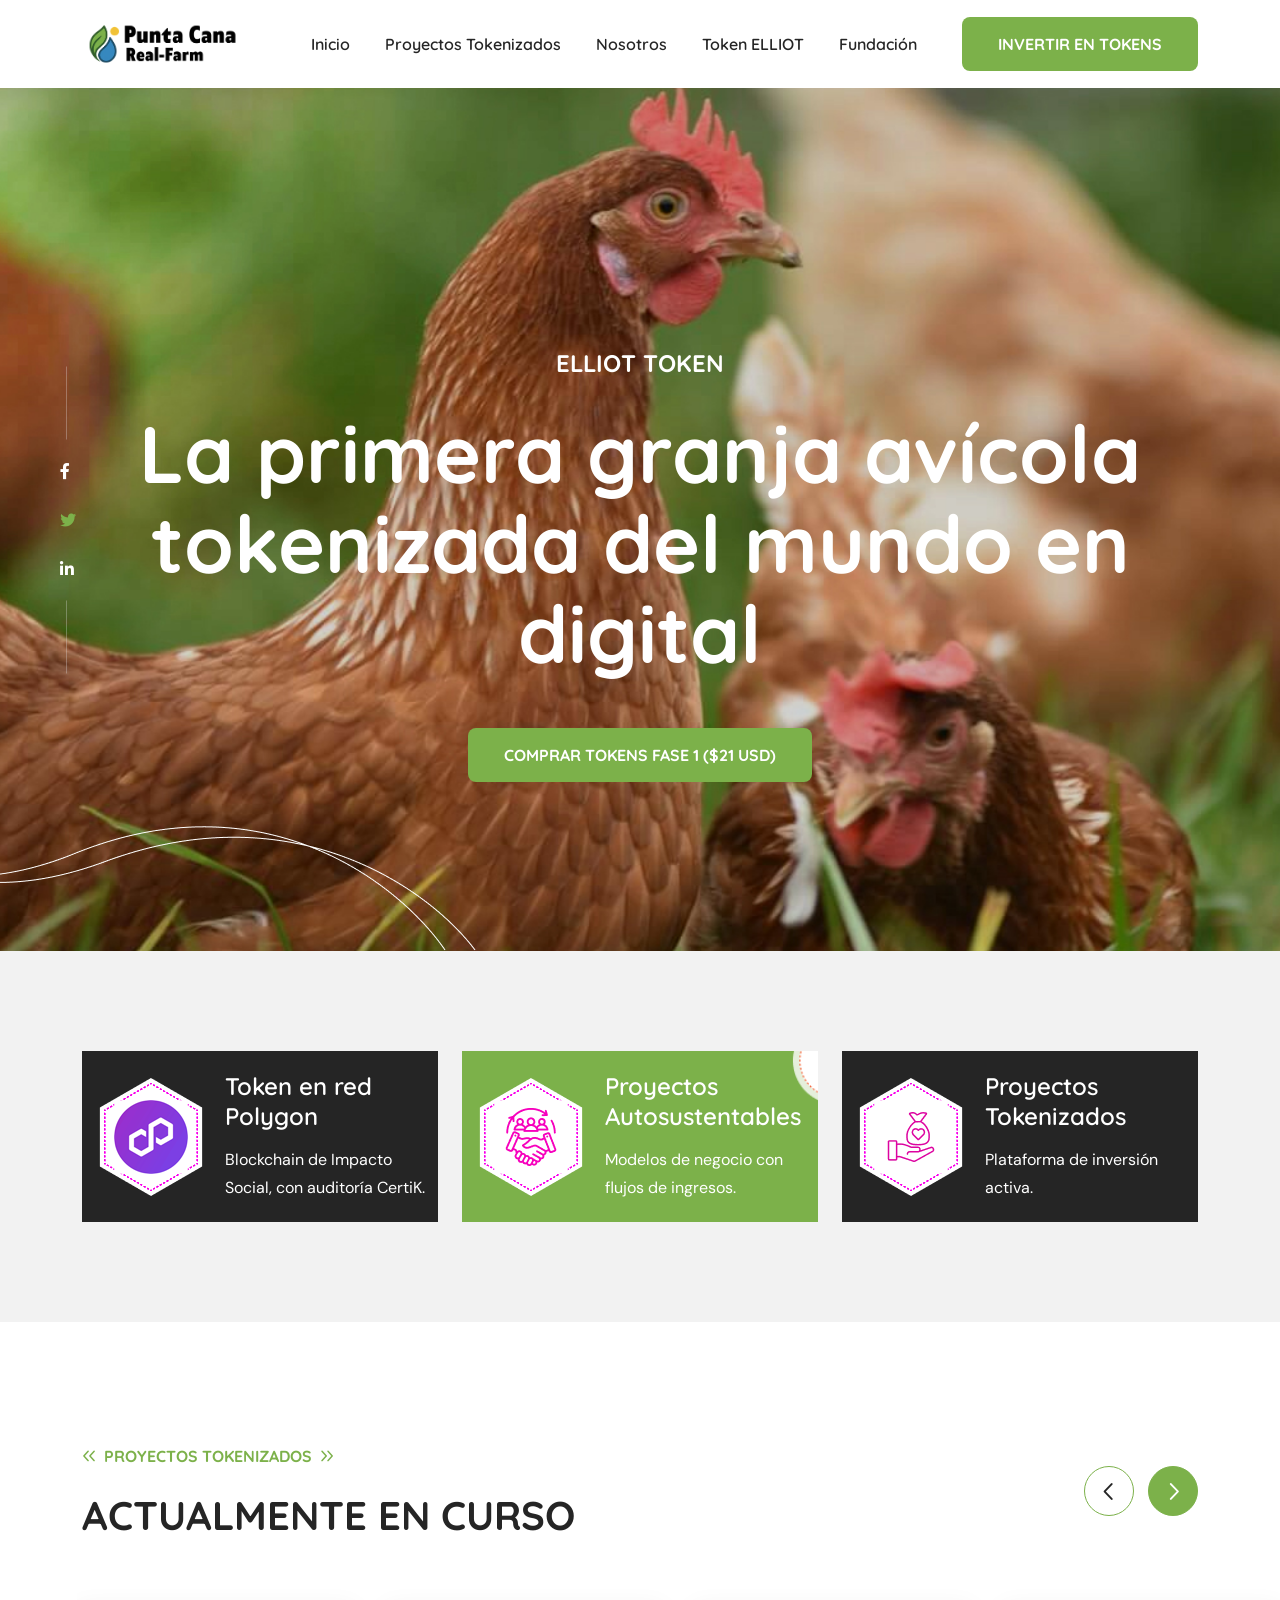
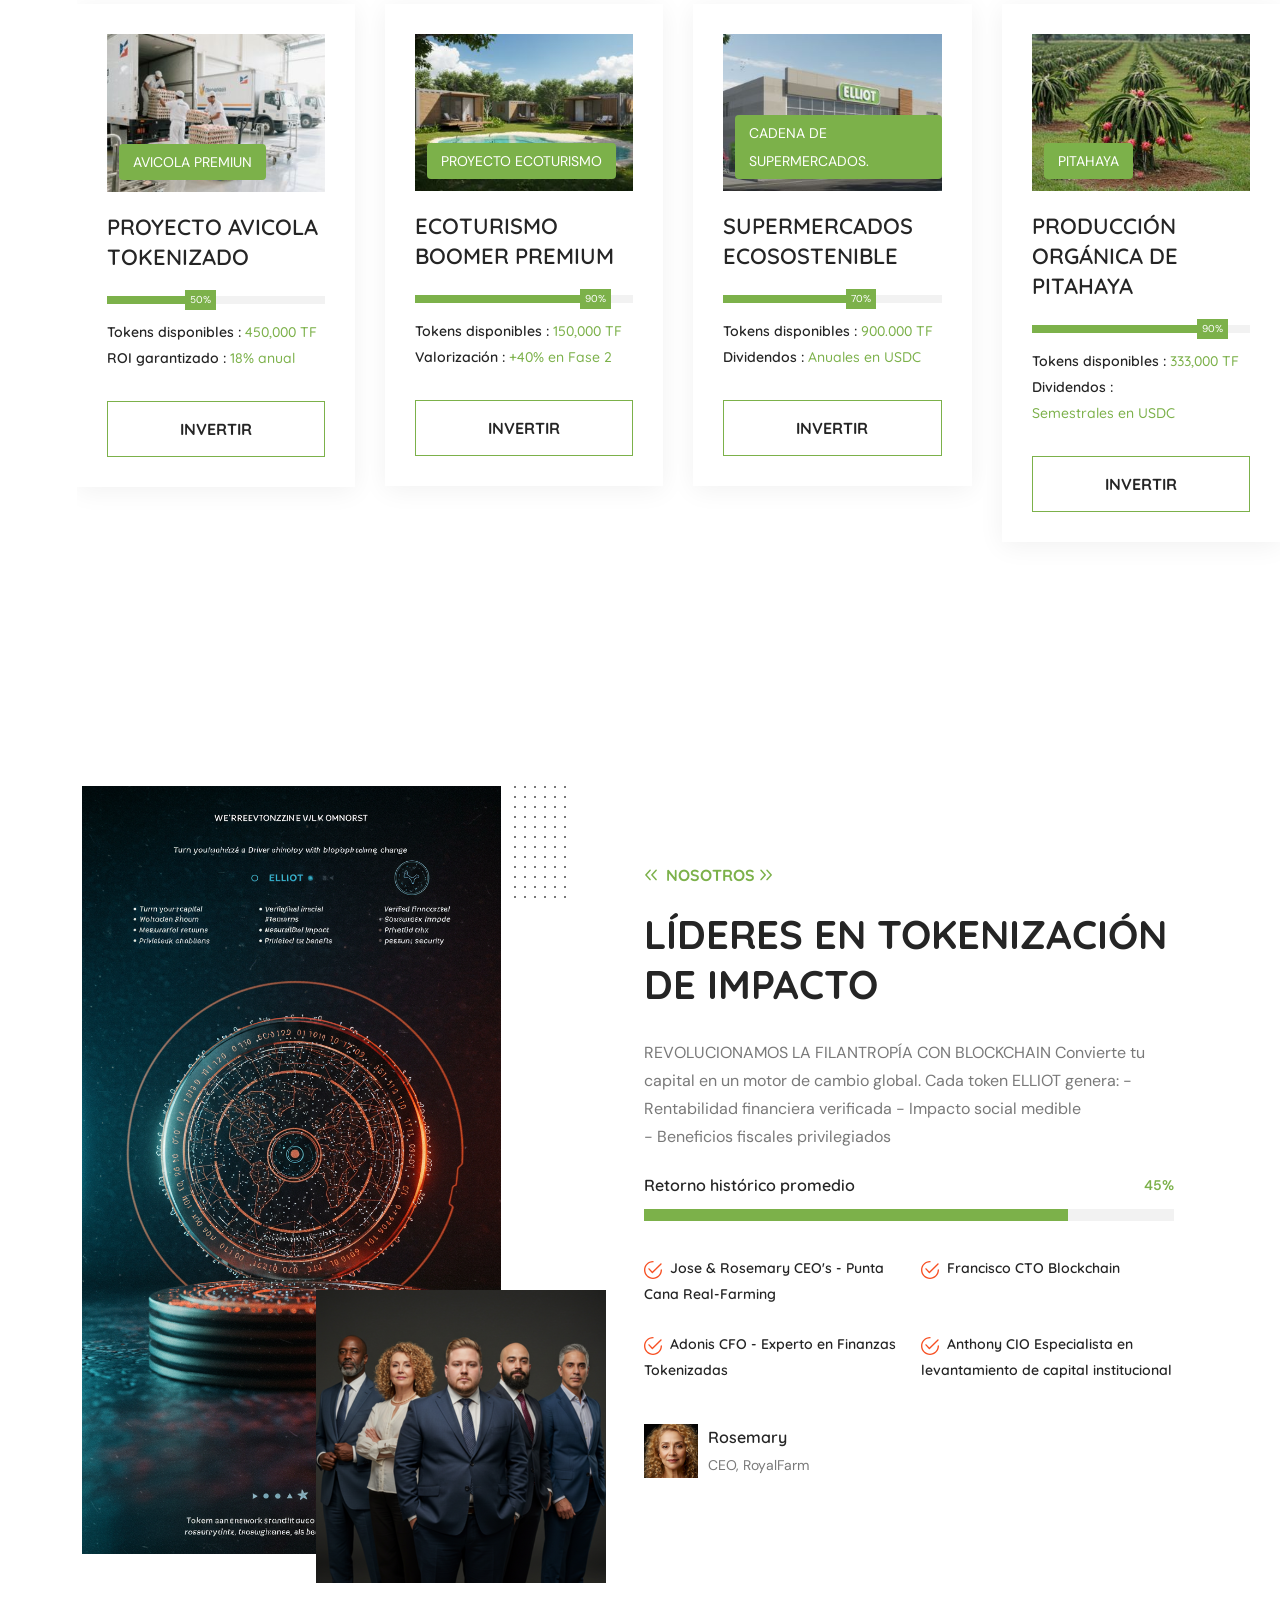
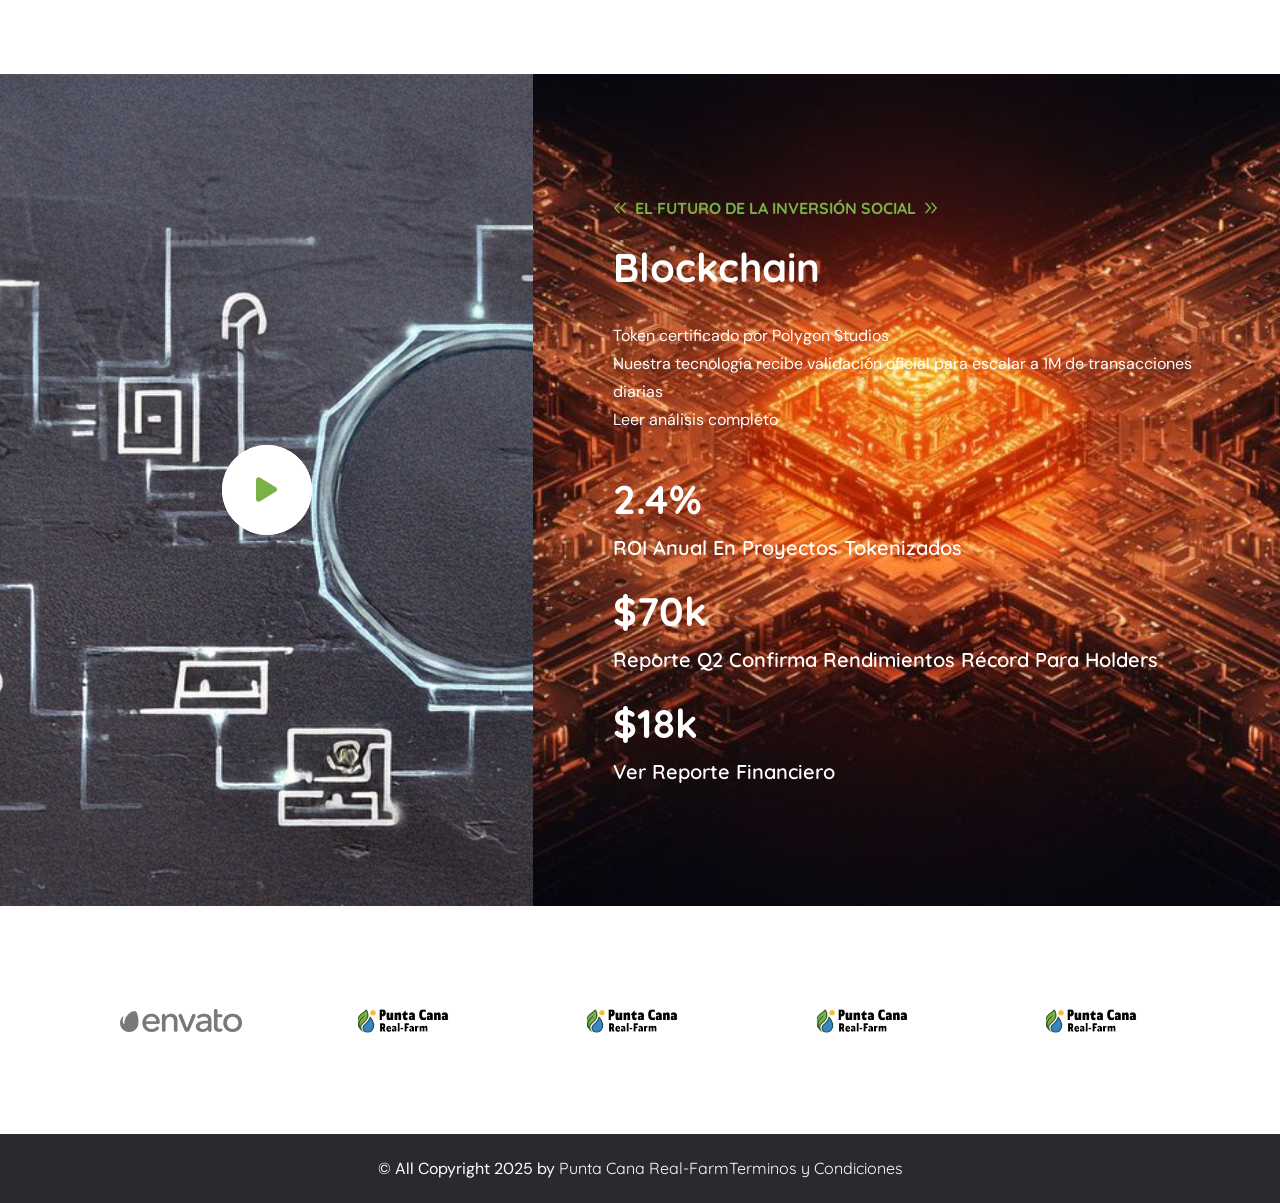
==== commit 7103d7d7: "porject1.1" ====
--- a/index.html
+++ b/index.html
@@ -98,6 +98,7 @@
                             <li><a href="#project">Proyectos Tokenizados</a></li>
                             <li><a href="#about">Nosotros</a></li>
                             <li><a href="#token">Token ELLIOT</a></li>
+                            <li><a href="#">Fundación</a></li>
                             
                         </ul>
                     </nav>
@@ -736,7 +737,8 @@
         
         <div class="footer__copytext">
             <p class="wow fadeInDown" data-wow-delay="400ms" data-wow-duration="1500ms">&copy; All Copyright 2025 by <a
-                    href="#0" class="text-white primary-hover">Punta Cana Real-Farm</a></p>
+                    href="#" class="text-white primary-hover">Punta Cana Real-Farm</a><a
+                    href="#" class="text-white primary-hover">Terminos y Condiciones</a></p>
         </div>
     </footer>
     <!-- Footer area end here -->
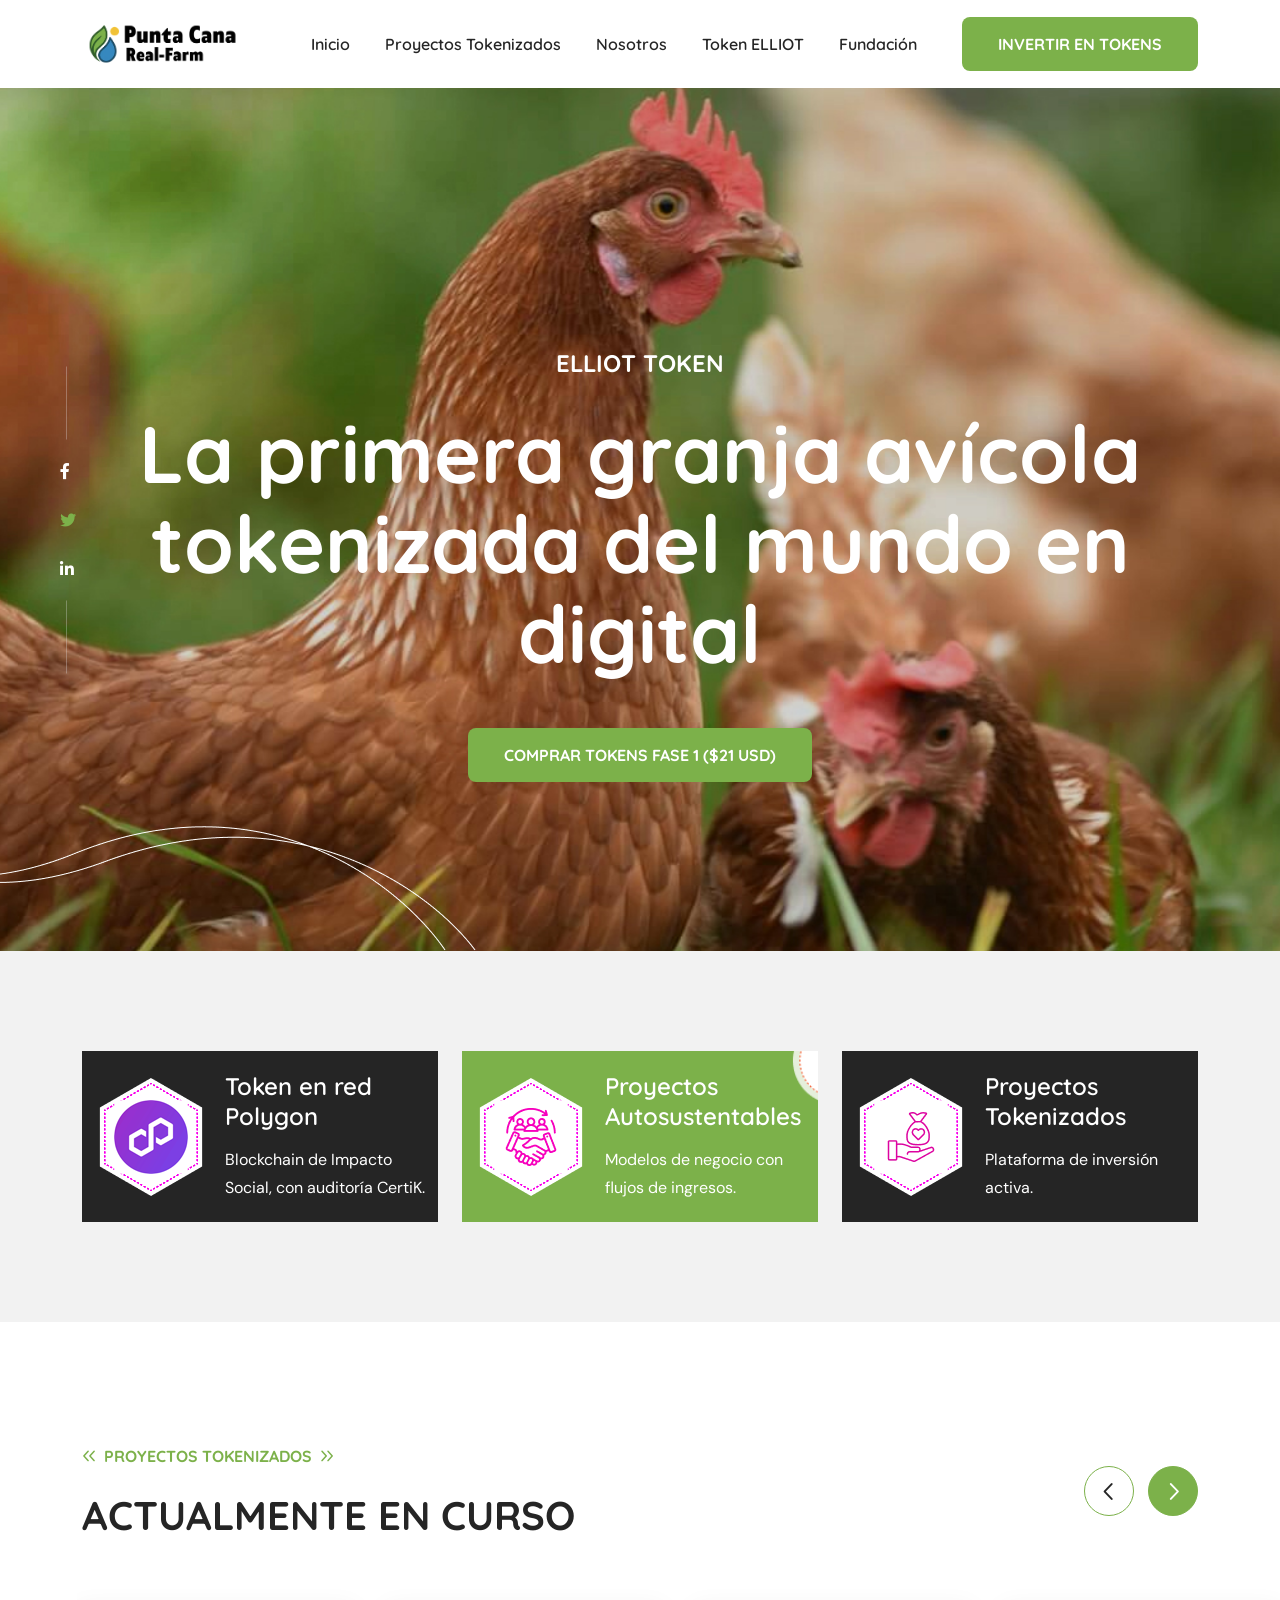
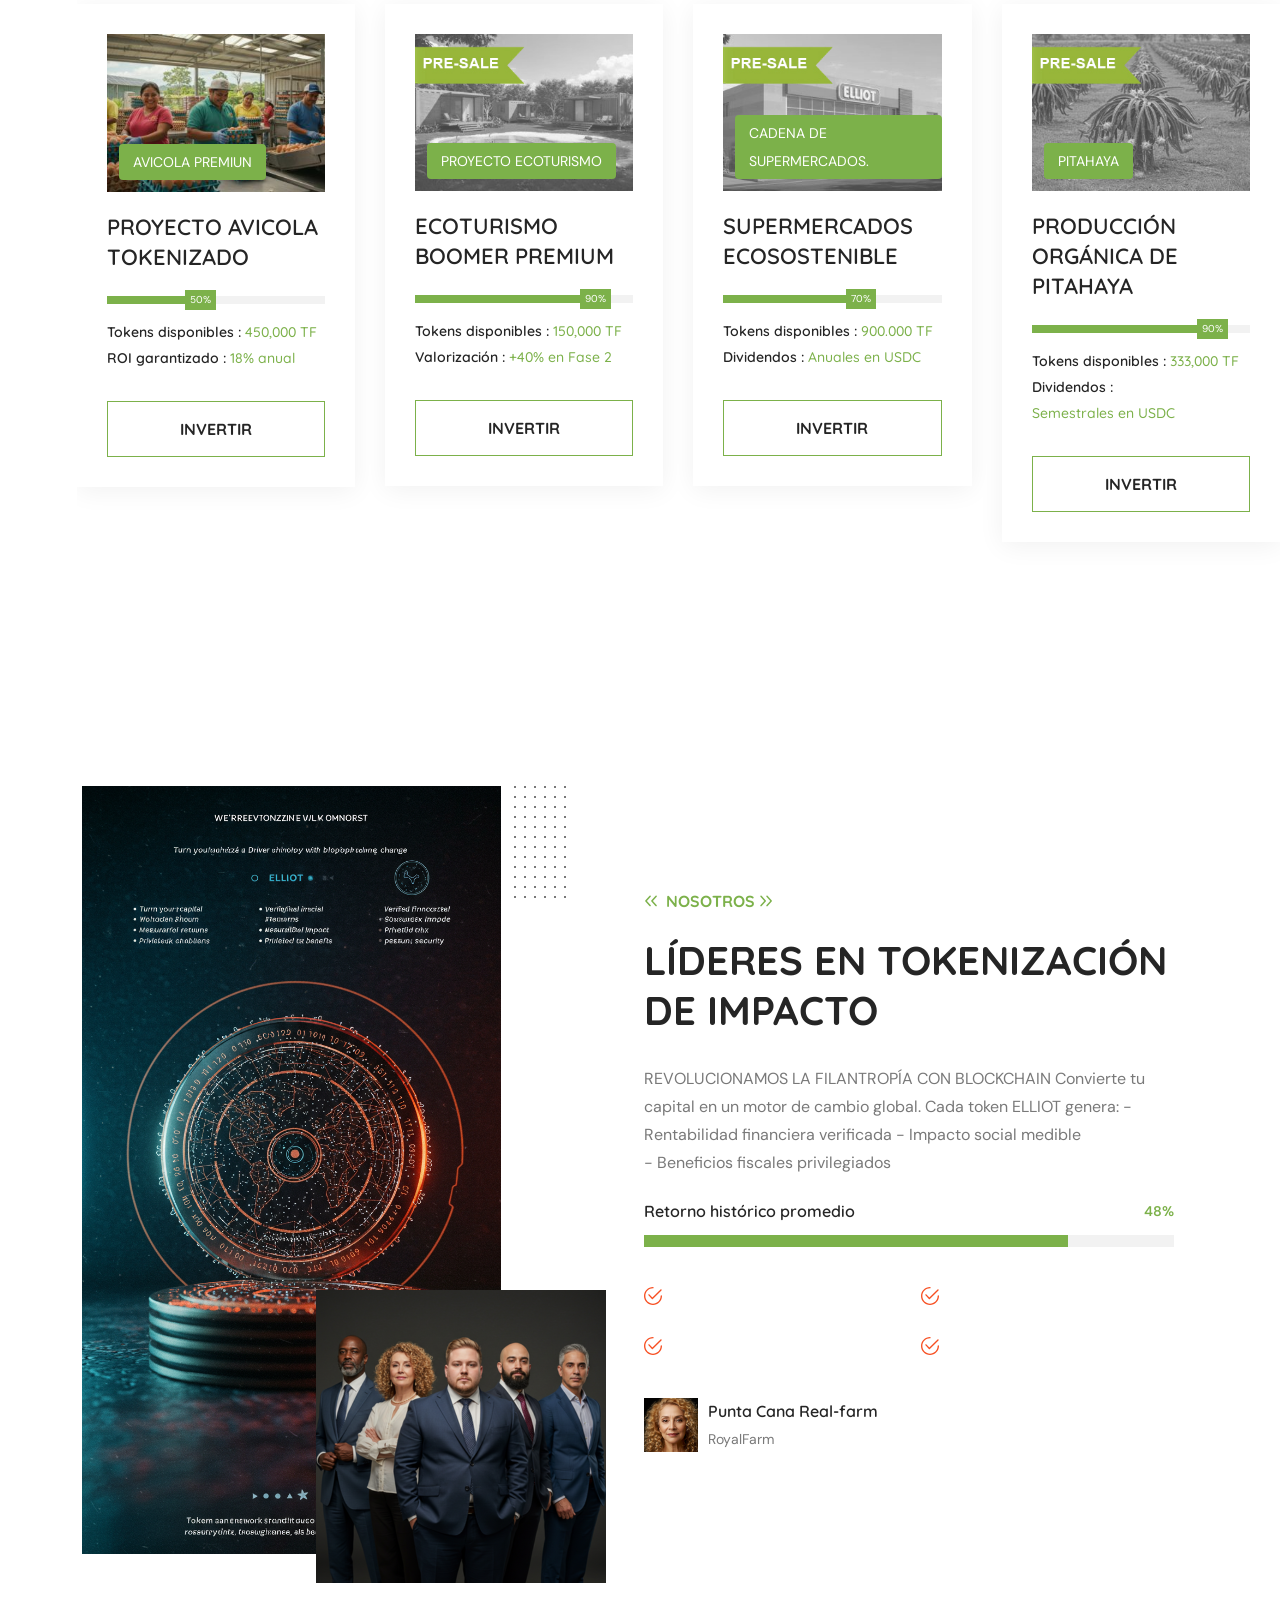
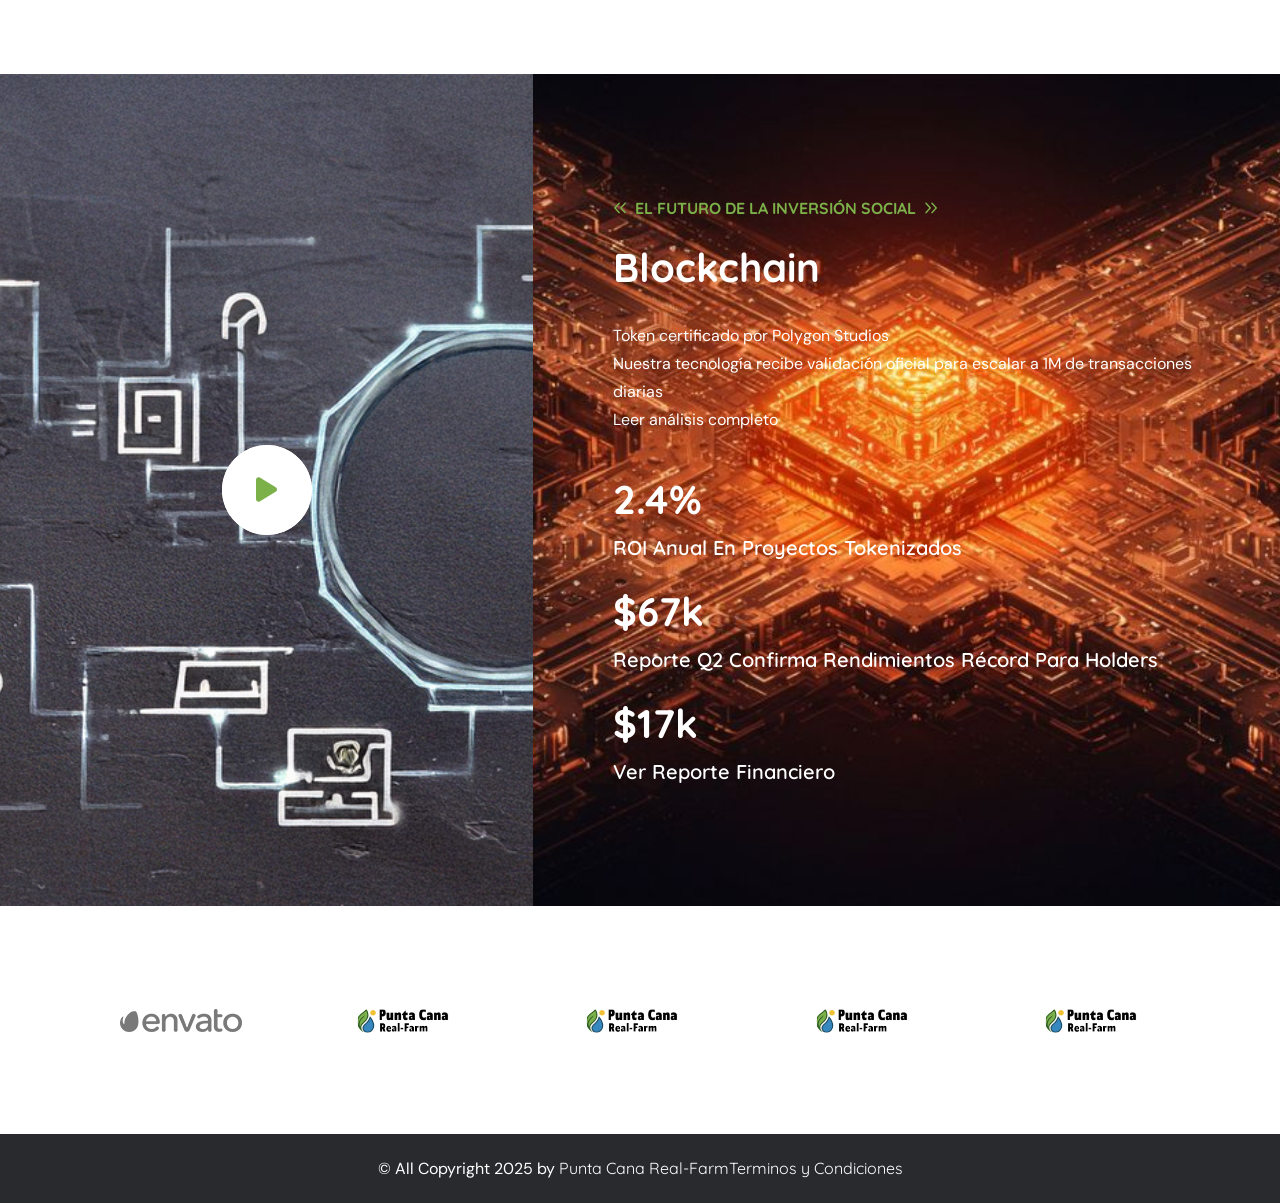
==== commit efbe76e7: "lunes 9/1 .1" ====
--- a/index.html
+++ b/index.html
@@ -551,7 +551,7 @@
                                                 </clipPath>
                                             </defs>
                                         </svg>
-                                        Jose & Rosemary CEO's - Punta Cana Real-Farming 
+                                        
                                     </h6>
                                 </div>
                                 <div class="col-6">
@@ -572,7 +572,7 @@
                                                 </clipPath>
                                             </defs>
                                         </svg>
-                                        Francisco CTO Blockchain
+                                        
                                     </h6>
                                 </div>
                                 <div class="col-6">
@@ -593,7 +593,7 @@
                                                 </clipPath>
                                             </defs>
                                         </svg>
-                                        Adonis CFO - Experto en Finanzas Tokenizadas
+                                        
                                     </h6>
                                 </div>
                                 <div class="col-6">
@@ -614,7 +614,7 @@
                                                 </clipPath>
                                             </defs>
                                         </svg>
-                                        Anthony CIO Especialista en levantamiento de capital institucional
+                                        
                                     </h6>
                                 </div>
                             </div>
@@ -624,8 +624,8 @@
                                 <div class="about-info">
                                     <img src="assets/images/about/about-info1.png" alt="image">
                                     <div class="con">
-                                        <h5 class="fs-16">Rosemary</h5>
-                                        <span class="sm-font">CEO, RoyalFarm</span>
+                                        <h5 class="fs-16">Punta Cana Real-farm</h5>
+                                        <span class="sm-font">RoyalFarm</span>
                                     </div>
                                 </div>
                             </div>
